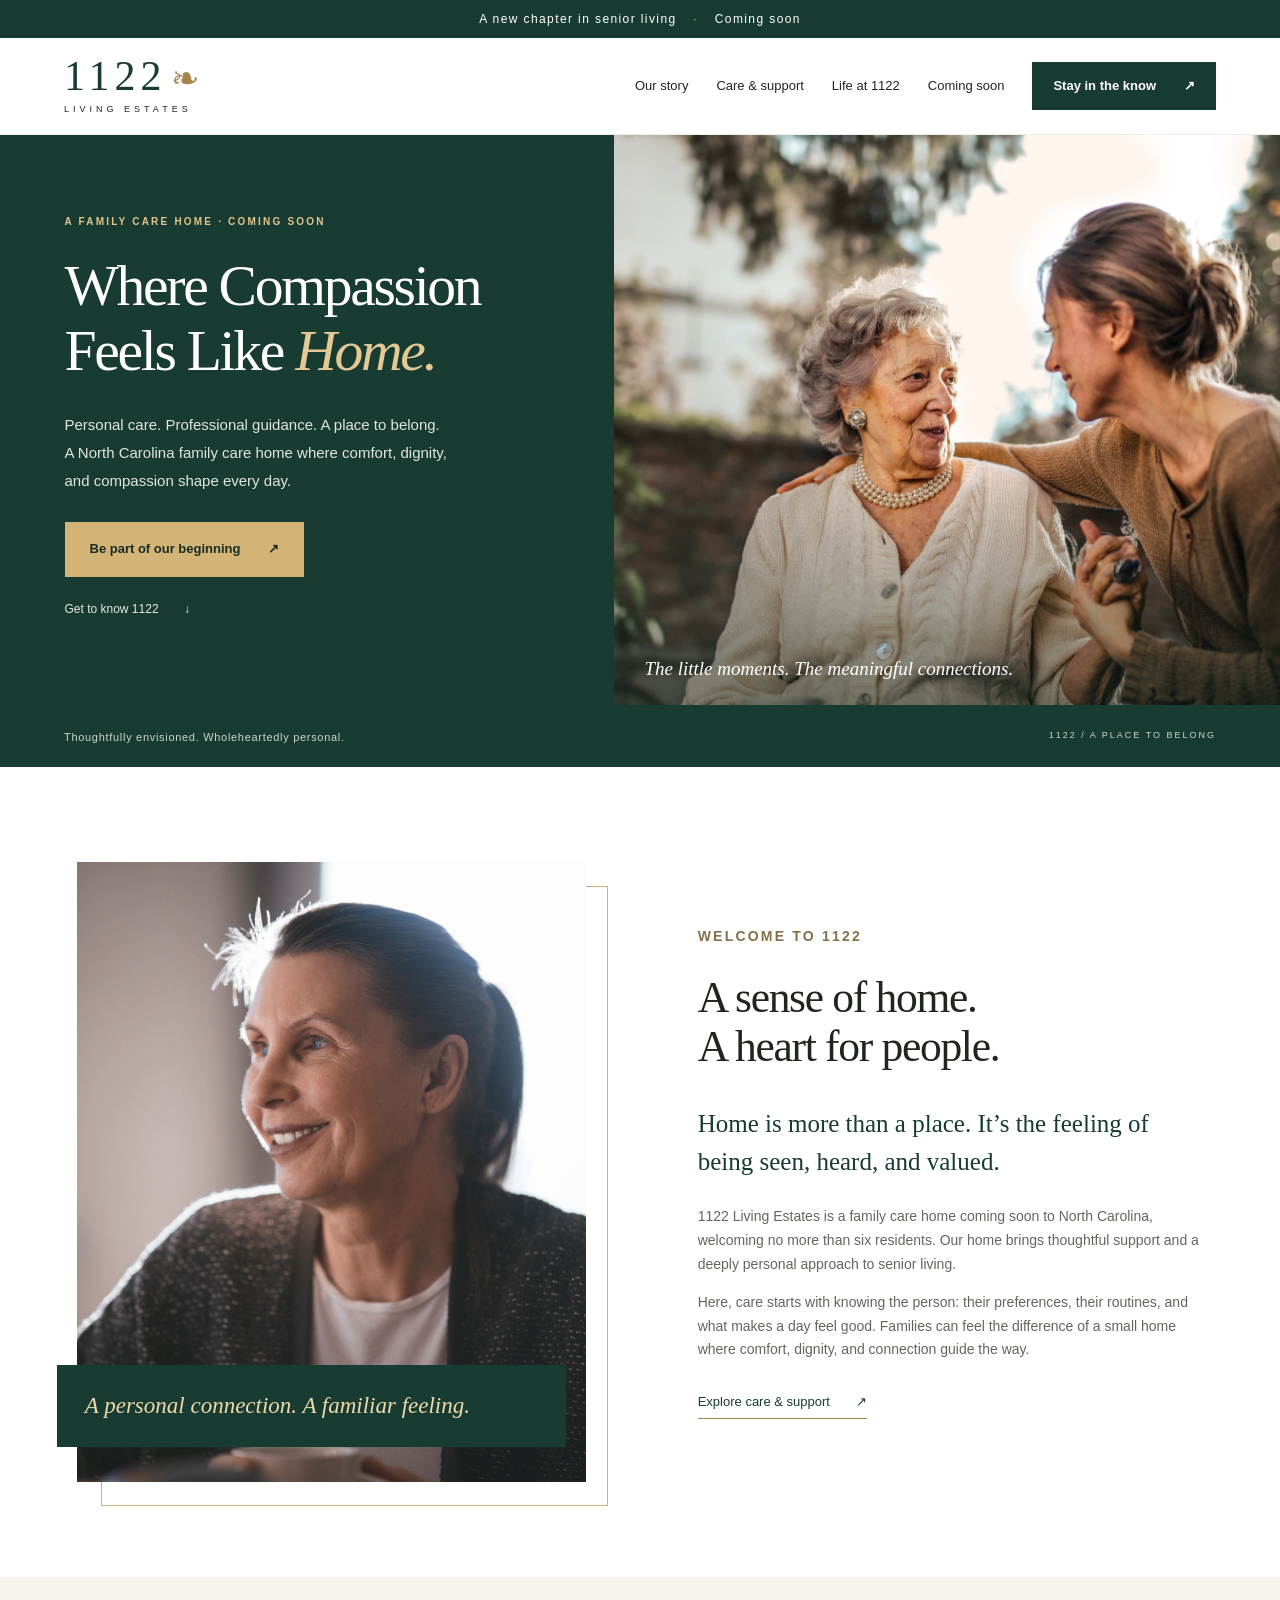
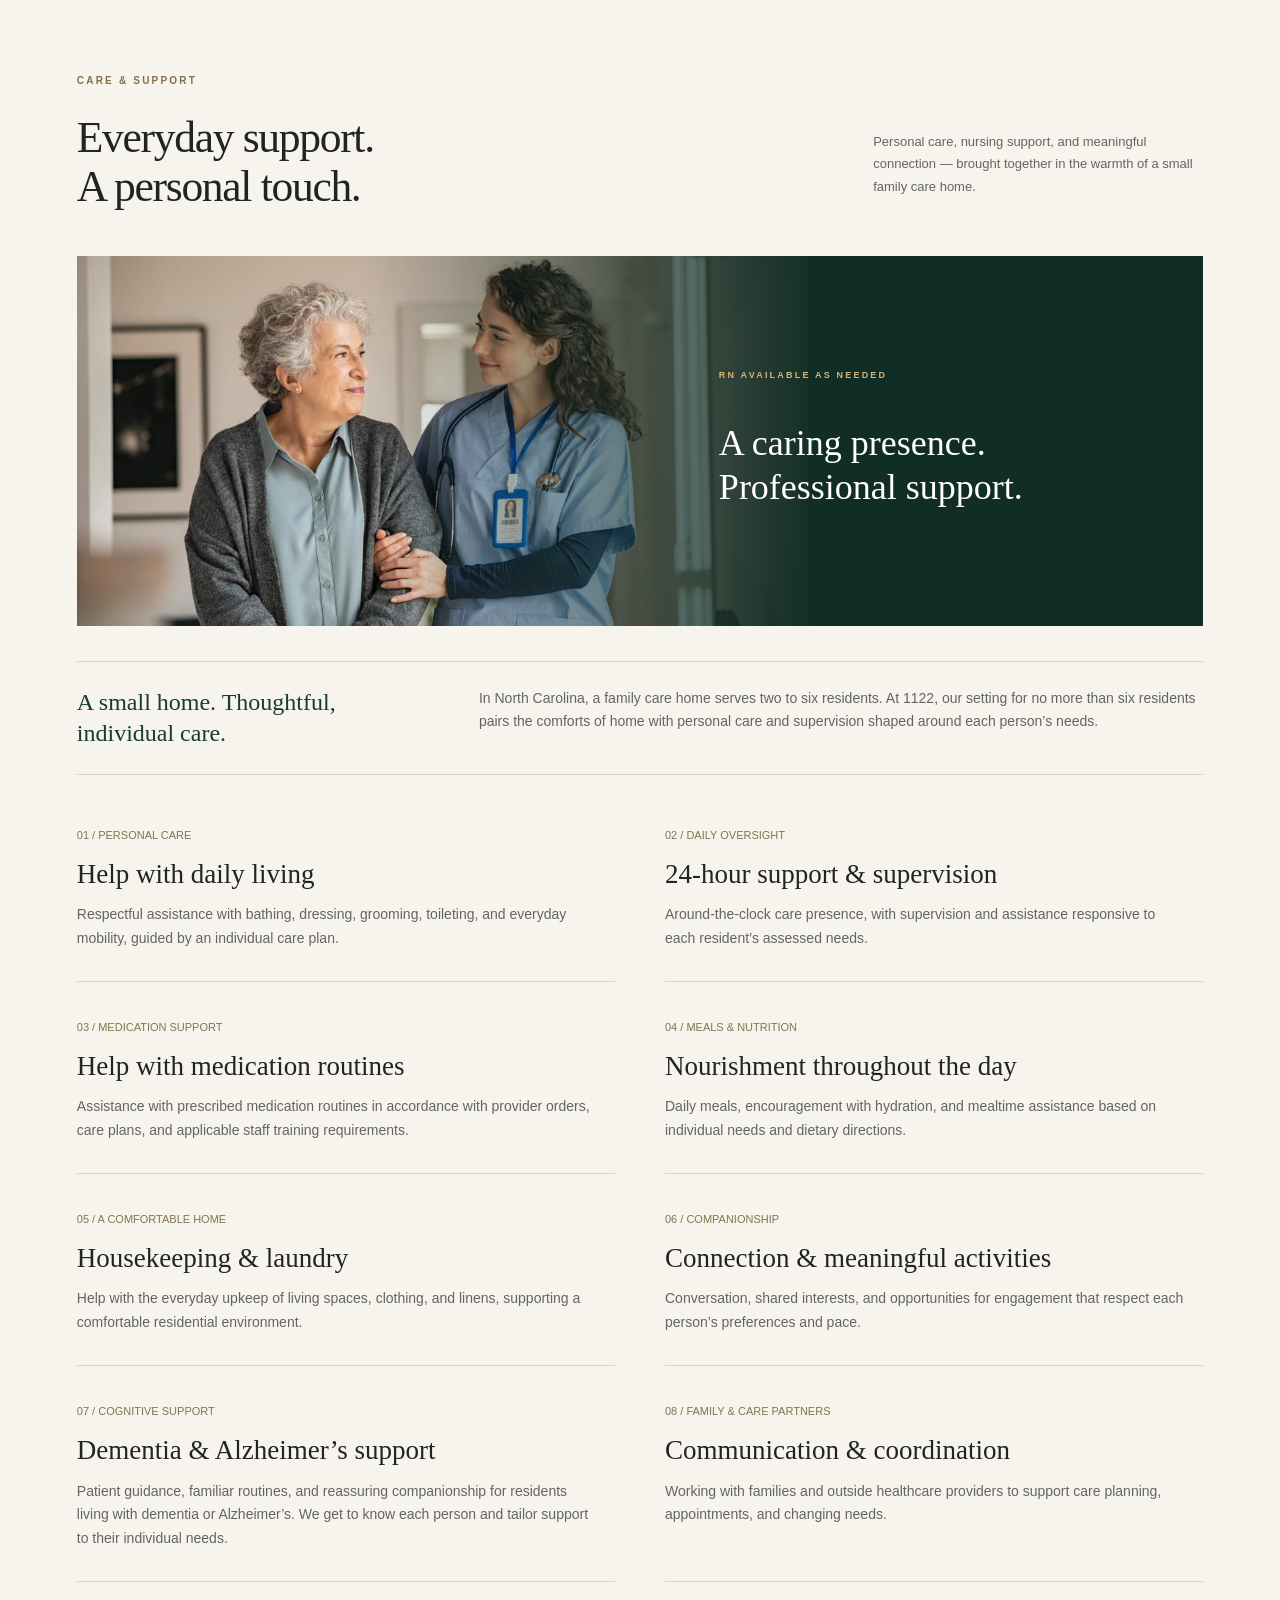
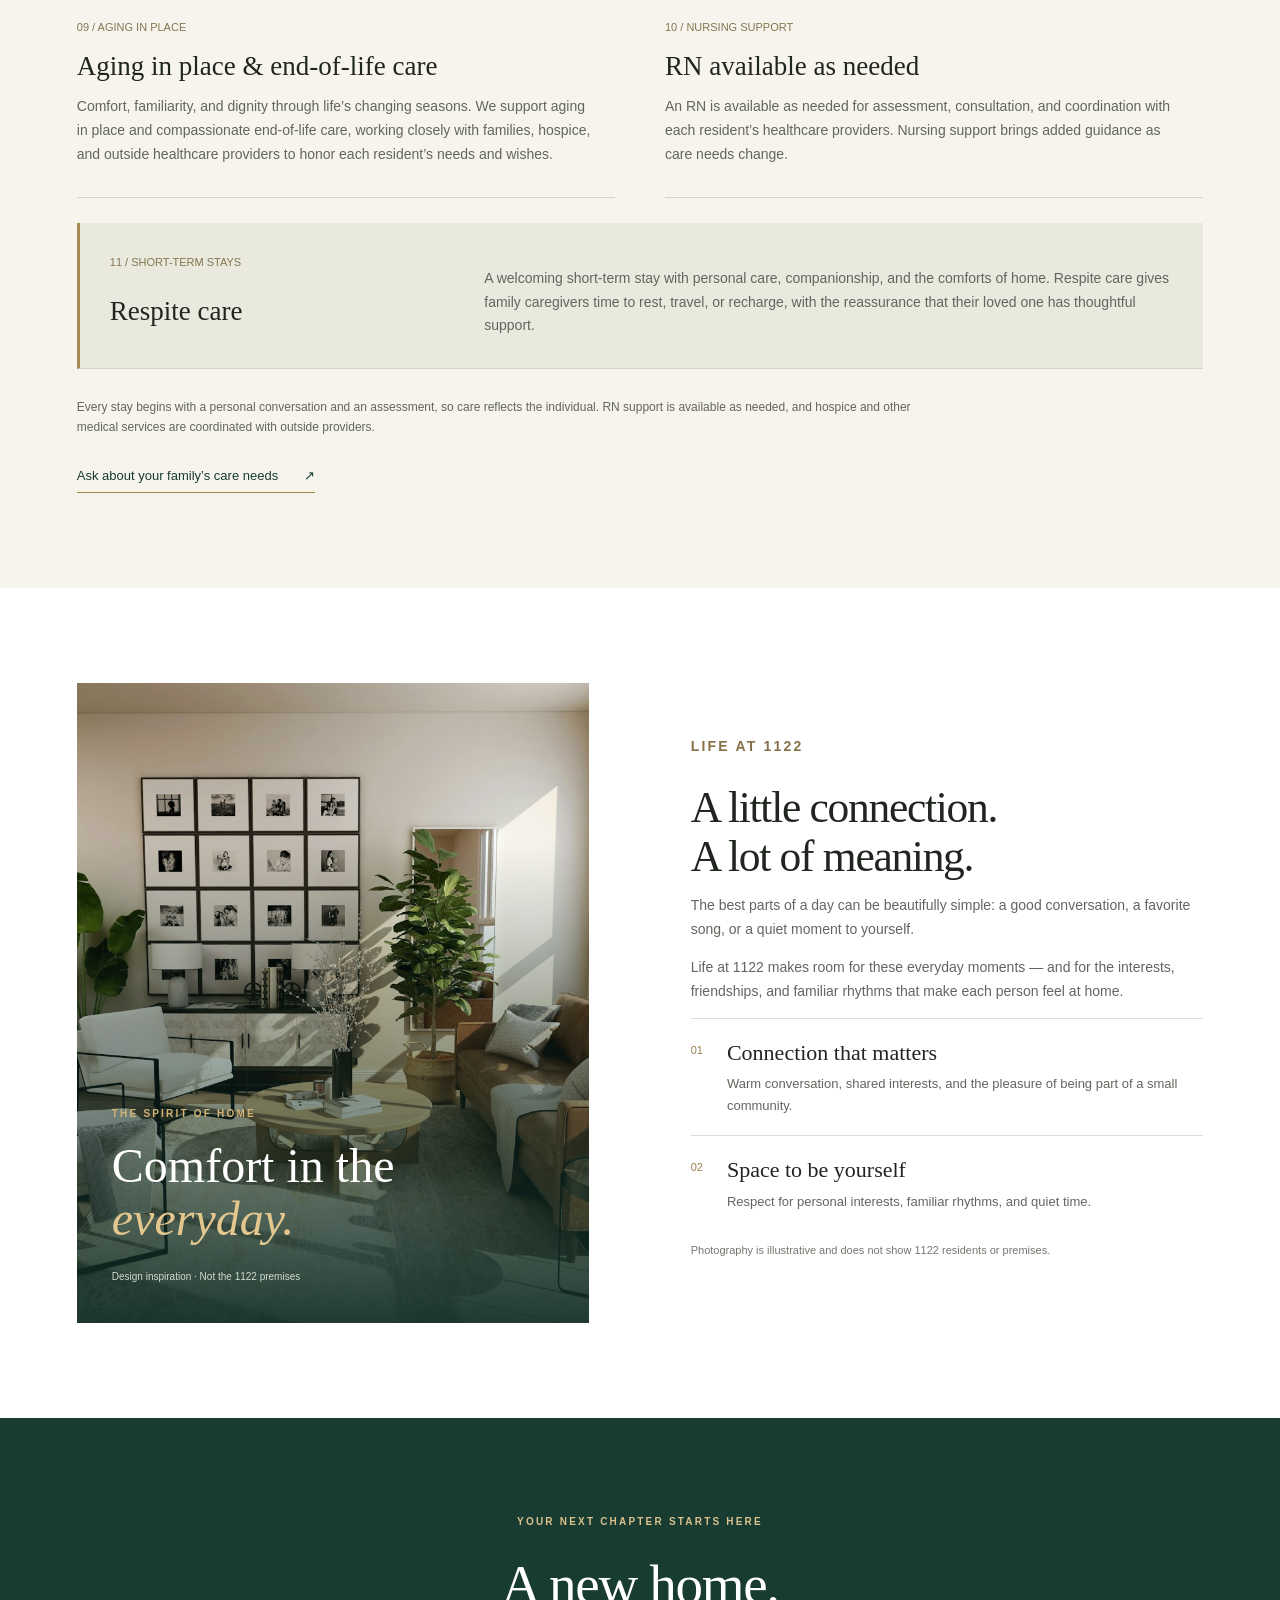
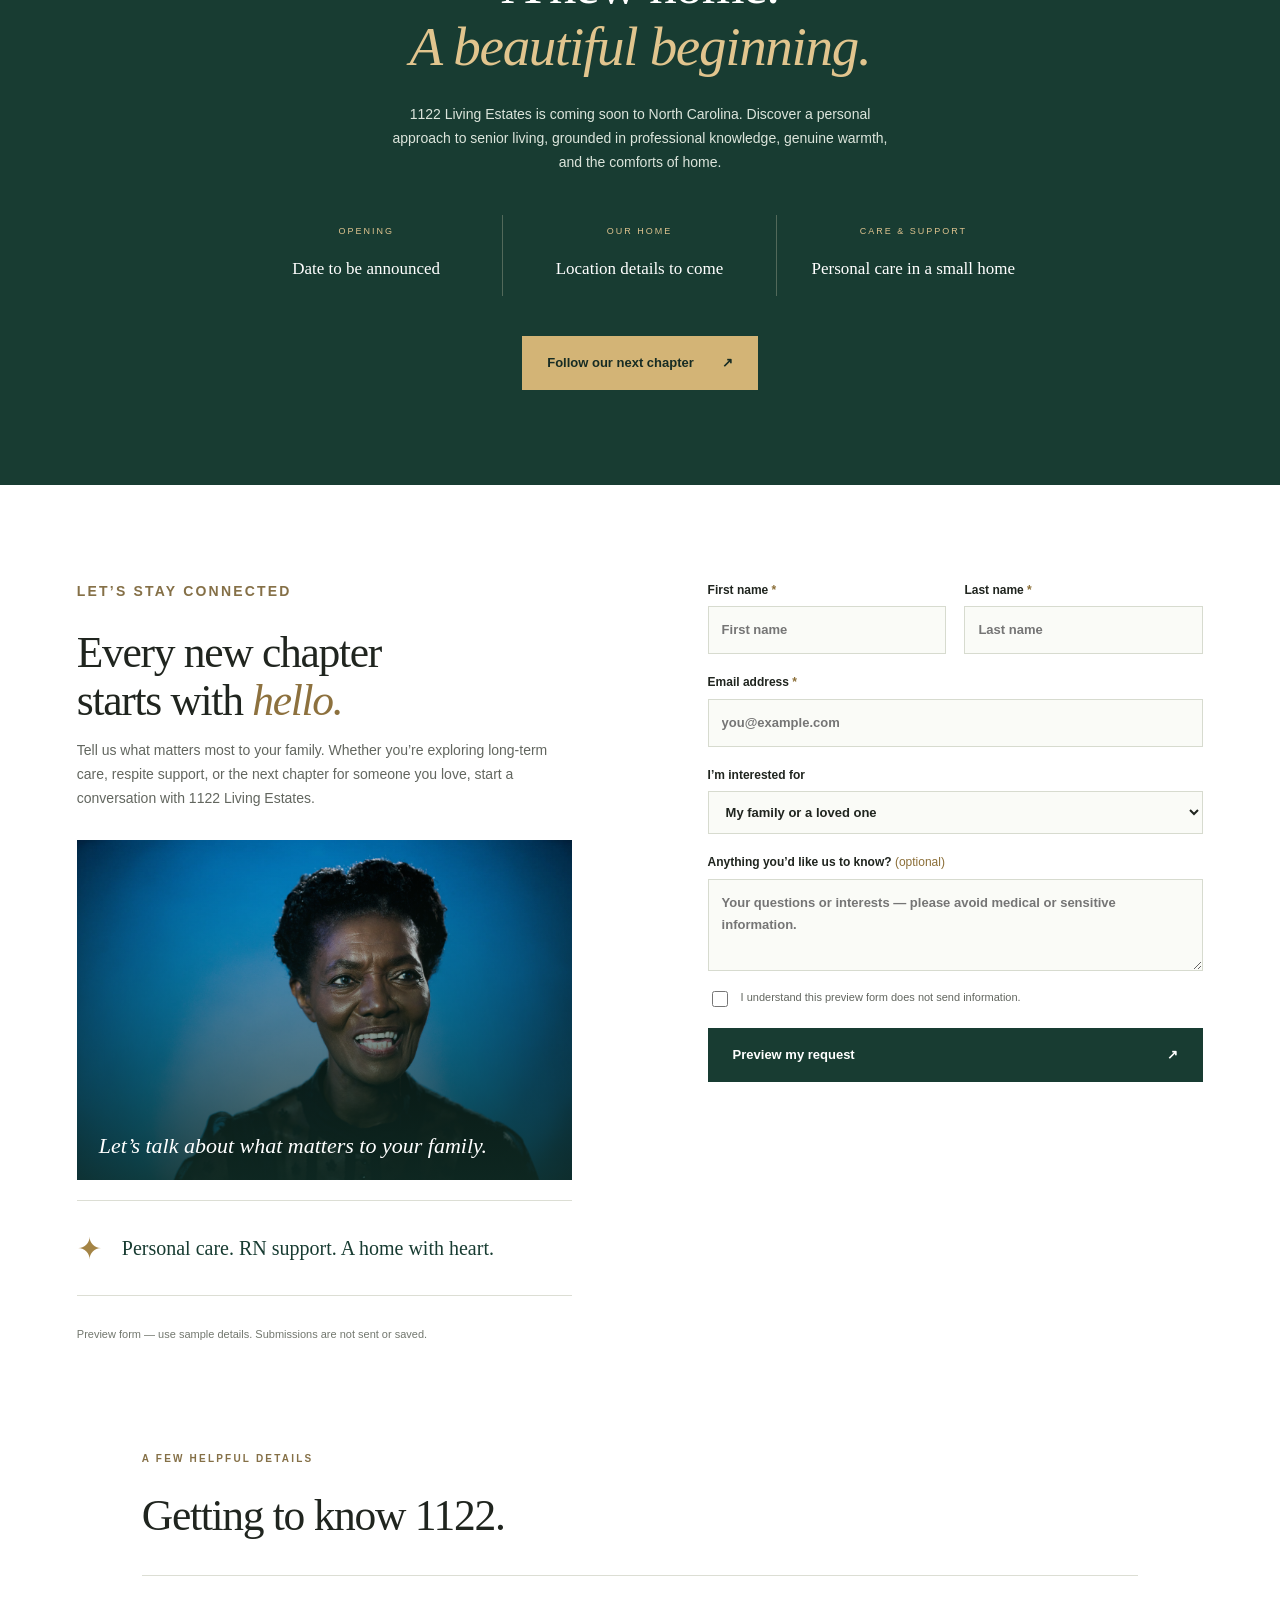
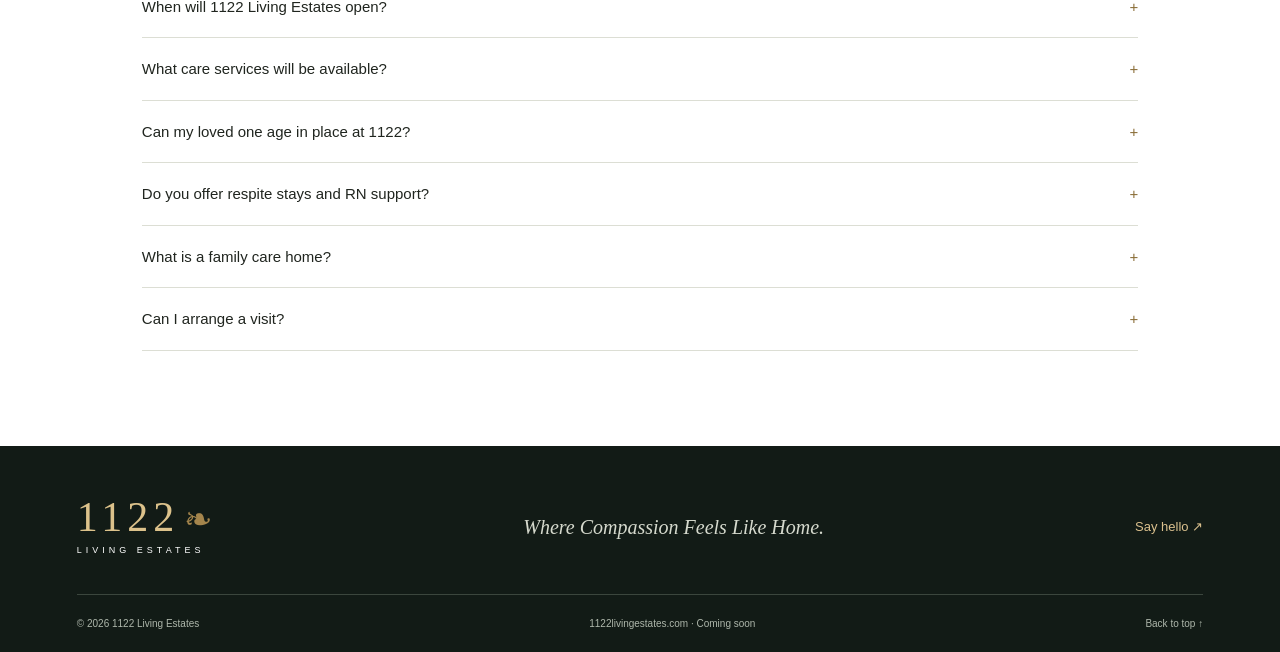
==== index.html @ 709d2cea "Add 1122 Living Estates coming-soon website" ====
<!doctype html>
<html lang="en"><head><meta charset="utf-8"><meta name="viewport" content="width=device-width,initial-scale=1"><meta name="description" content="Discover 1122 Living Estates, a North Carolina family care home offering personal care, RN support, and respite care. Coming soon. Where Compassion Feels Like Home."><title>1122 Living Estates · Coming Soon</title><link rel="stylesheet" href="styles.css"><script src="script.js" defer></script></head><body>
<a class="skip" href="#main">Skip to content</a>
<div class="announcement">A new chapter in senior living <span>·</span> Coming soon</div>
<header><a class="brand" href="#" aria-label="1122 Living Estates home"><span class="brand-number">1122<span class="leaf">❧</span></span><span class="brand-sub">LIVING ESTATES</span></a><button class="menu" aria-expanded="false" aria-controls="nav">Menu <span>☰</span></button><nav id="nav" aria-label="Main navigation"><a href="#about">Our story</a><a href="#care">Care & support</a><a href="#lifestyle">Life at 1122</a><a href="#coming-soon">Coming soon</a><a class="button small" href="#contact">Stay in the know <span>↗</span></a></nav></header>
<main id="main"><section class="hero"><div class="hero-copy"><p class="eyebrow">A FAMILY CARE HOME · COMING SOON</p><h1>Where Compassion<br>Feels Like <em>Home.</em></h1><p>Personal care. Professional guidance. A place to belong.<br>A North Carolina family care home where comfort, dignity, and compassion shape every day.</p><a class="button gold" href="#contact">Be part of our beginning <span>↗</span></a><a class="text-link" href="#about">Get to know 1122 <span>↓</span></a></div><div class="hero-photo"><img src="assets/hero.jpg" alt="An older woman and a younger woman sharing a warm conversation outdoors"><span class="photo-note">The little moments. The meaningful connections.</span></div><div class="hero-bottom"><span>Thoughtfully envisioned. Wholeheartedly personal.</span><span>1122 / A PLACE TO BELONG</span></div></section>
<section class="intro section" id="about"><figure class="story-photo"><img src="assets/about-woman.jpg" alt="An elderly woman smiling warmly while holding a cup of coffee" loading="lazy"><figcaption>A personal connection. A familiar feeling.</figcaption></figure><div><p class="eyebrow">WELCOME TO 1122</p><h2>A sense of home.<br>A heart for people.</h2></div><div><p class="lead">Home is more than a place. It’s the feeling of being seen, heard, and valued.</p><p>1122 Living Estates is a family care home coming soon to North Carolina, welcoming no more than six residents. Our home brings thoughtful support and a deeply personal approach to senior living.</p><p>Here, care starts with knowing the person: their preferences, their routines, and what makes a day feel good. Families can feel the difference of a small home where comfort, dignity, and connection guide the way.</p><a class="text-link dark" href="#care">Explore care & support <span>↗</span></a></div></section>
<section class="values section" id="care"><div class="section-title"><div><p class="eyebrow">CARE &amp; SUPPORT</p><h2>Everyday support.<br>A personal touch.</h2></div><p>Personal care, nursing support, and meaningful connection — brought together in the warmth of a small family care home.</p></div><figure class="care-photo"><img src="assets/nurse-care.jpg" alt="Illustrative nursing-care photo of a nurse in blue scrubs with a stethoscope supporting an elderly woman" loading="lazy"><figcaption><span class="eyebrow">RN AVAILABLE AS NEEDED</span><p>A caring presence.<br>Professional support.</p></figcaption></figure><div class="care-context"><strong>A small home. Thoughtful, individual care.</strong><p>In North Carolina, a family care home serves two to six residents. At 1122, our setting for no more than six residents pairs the comforts of home with personal care and supervision shaped around each person’s needs.</p></div><div class="care-grid">
<article><span class="number">01 / PERSONAL CARE</span><h3>Help with daily living</h3><p>Respectful assistance with bathing, dressing, grooming, toileting, and everyday mobility, guided by an individual care plan.</p></article>
<article><span class="number">02 / DAILY OVERSIGHT</span><h3>24-hour support &amp; supervision</h3><p>Around-the-clock care presence, with supervision and assistance responsive to each resident’s assessed needs.</p></article>
<article><span class="number">03 / MEDICATION SUPPORT</span><h3>Help with medication routines</h3><p>Assistance with prescribed medication routines in accordance with provider orders, care plans, and applicable staff training requirements.</p></article>
<article><span class="number">04 / MEALS &amp; NUTRITION</span><h3>Nourishment throughout the day</h3><p>Daily meals, encouragement with hydration, and mealtime assistance based on individual needs and dietary directions.</p></article>
<article><span class="number">05 / A COMFORTABLE HOME</span><h3>Housekeeping &amp; laundry</h3><p>Help with the everyday upkeep of living spaces, clothing, and linens, supporting a comfortable residential environment.</p></article>
<article><span class="number">06 / COMPANIONSHIP</span><h3>Connection &amp; meaningful activities</h3><p>Conversation, shared interests, and opportunities for engagement that respect each person’s preferences and pace.</p></article>
<article><span class="number">07 / COGNITIVE SUPPORT</span><h3>Dementia &amp; Alzheimer’s support</h3><p>Patient guidance, familiar routines, and reassuring companionship for residents living with dementia or Alzheimer’s. We get to know each person and tailor support to their individual needs.</p></article>
<article><span class="number">08 / FAMILY &amp; CARE PARTNERS</span><h3>Communication &amp; coordination</h3><p>Working with families and outside healthcare providers to support care planning, appointments, and changing needs.</p></article>
<article><span class="number">09 / AGING IN PLACE</span><h3>Aging in place &amp; end-of-life care</h3><p>Comfort, familiarity, and dignity through life’s changing seasons. We support aging in place and compassionate end-of-life care, working closely with families, hospice, and outside healthcare providers to honor each resident’s needs and wishes.</p></article>
<article><span class="number">10 / NURSING SUPPORT</span><h3>RN available as needed</h3><p>An RN is available as needed for assessment, consultation, and coordination with each resident’s healthcare providers. Nursing support brings added guidance as care needs change.</p></article>
<article class="respite-card"><span class="number">11 / SHORT-TERM STAYS</span><h3>Respite care</h3><p>A welcoming short-term stay with personal care, companionship, and the comforts of home. Respite care gives family caregivers time to rest, travel, or recharge, with the reassurance that their loved one has thoughtful support.</p></article>
</div><div class="care-foot"><p>Every stay begins with a personal conversation and an assessment, so care reflects the individual. RN support is available as needed, and hospice and other medical services are coordinated with outside providers.</p><a class="text-link dark" href="#contact">Ask about your family’s care needs <span>↗</span></a></div></section>
<section class="lifestyle section" id="lifestyle"><figure class="life-art"><img src="assets/lifestyle.jpg" alt="Illustrative living room with soft neutral furnishings and natural light" loading="lazy"><figcaption><span class="eyebrow">THE SPIRIT OF HOME</span><p>Comfort in the<br><em>everyday.</em></p><span class="image-disclaimer">Design inspiration · Not the 1122 premises</span></figcaption></figure><div class="life-copy"><p class="eyebrow">LIFE AT 1122</p><h2>A little connection.<br>A lot of meaning.</h2><p>The best parts of a day can be beautifully simple: a good conversation, a favorite song, or a quiet moment to yourself.</p><p>Life at 1122 makes room for these everyday moments — and for the interests, friendships, and familiar rhythms that make each person feel at home.</p><div class="life-item"><span>01</span><div><h3>Connection that matters</h3><p>Warm conversation, shared interests, and the pleasure of being part of a small community.</p></div></div><div class="life-item"><span>02</span><div><h3>Space to be yourself</h3><p>Respect for personal interests, familiar rhythms, and quiet time.</p></div></div><p class="note">Photography is illustrative and does not show 1122 residents or premises.</p></div></section>
<section class="coming section" id="coming-soon"><p class="eyebrow">YOUR NEXT CHAPTER STARTS HERE</p><h2>A new home.<br><em>A beautiful beginning.</em></h2><p>1122 Living Estates is coming soon to North Carolina. Discover a personal approach to senior living, grounded in professional knowledge, genuine warmth, and the comforts of home.</p><div class="milestones"><div><span>OPENING</span><p>Date to be announced</p></div><div><span>OUR HOME</span><p>Location details to come</p></div><div><span>CARE &amp; SUPPORT</span><p>Personal care in a small home</p></div></div><a href="#contact" class="button gold">Follow our next chapter <span>↗</span></a></section>
<section class="contact section" id="contact"><div><p class="eyebrow">LET’S STAY CONNECTED</p><h2>Every new chapter<br>starts with <em>hello.</em></h2><p>Tell us what matters most to your family. Whether you’re exploring long-term care, respite support, or the next chapter for someone you love, start a conversation with 1122 Living Estates.</p><div class="contact-photo"><img src="assets/elderly-black-woman.jpg" alt="An elderly Black woman smiling warmly" loading="lazy"><span>Let’s talk about what matters to your family.</span></div><div class="contact-note"><span>✦</span><p>Personal care. RN support. A home with heart.</p></div><p class="note">Preview form — use sample details. Submissions are not sent or saved.</p></div><form id="interest-form"><div class="form-row"><label>First name <span>*</span><input name="firstName" autocomplete="given-name" required placeholder="First name"></label><label>Last name <span>*</span><input name="lastName" autocomplete="family-name" required placeholder="Last name"></label></div><label>Email address <span>*</span><input name="email" type="email" autocomplete="email" required placeholder="you@example.com"></label><label>I’m interested for<select name="interest"><option>My family or a loved one</option><option>Myself</option><option>Professional / referral interest</option><option>General updates</option></select></label><label>Anything you’d like us to know? <span class="optional">(optional)</span><textarea name="message" rows="3" maxlength="1500" placeholder="Your questions or interests — please avoid medical or sensitive information."></textarea></label><label class="check"><input type="checkbox" required><span>I understand this preview form does not send information.</span></label><button class="button" type="submit">Preview my request <span>↗</span></button><p id="form-status" role="status" tabindex="-1"></p></form></section>
<section class="faq section"><p class="eyebrow">A FEW HELPFUL DETAILS</p><h2>Getting to know 1122.</h2><details><summary>When will 1122 Living Estates open?</summary><p>An opening date has not been announced. More details will be shared as plans are finalized.</p></details><details><summary>What care services will be available?</summary><p>Our services include assistance with daily living, 24-hour support and supervision, medication support, meals, housekeeping and laundry, companionship, dementia and Alzheimer’s support, respite care, and an RN available as needed. We also support aging in place and end-of-life care in coordination with hospice and outside providers. Each resident’s care begins with an individual assessment.</p></details><details><summary>Can my loved one age in place at 1122?</summary><p>Aging in place is central to our approach. As needs change, we work with residents, families, our RN, and outside providers to adapt support. End-of-life care includes compassionate coordination with hospice, with comfort and dignity at the center of every conversation.</p></details><details><summary>Do you offer respite stays and RN support?</summary><p>Yes. Respite care offers a supportive short-term stay, and an RN is available as needed for assessment, consultation, and care coordination. Contact us to discuss your family’s needs and stay availability.</p></details><details><summary>What is a family care home?</summary><p>In North Carolina, a family care home is an adult care home for two to six residents. 1122 offers this intimate residential approach, with no more than six residents and personal care and supervision tailored to individual needs.</p></details><details><summary>Can I arrange a visit?</summary><p>We look forward to welcoming families for a closer look. Get in touch to express your interest and receive tour updates as we prepare to open.</p></details></section></main>
<footer><div class="footer-top"><a class="brand" href="#"><span class="brand-number">1122<span class="leaf">❧</span></span><span class="brand-sub">LIVING ESTATES</span></a><p>Where Compassion Feels Like Home.</p><a href="#contact">Say hello ↗</a></div><div class="footer-bottom"><span>© 2026 1122 Living Estates</span><span>1122livingestates.com · Coming soon</span><a href="#">Back to top ↑</a></div></footer></body></html>
---- styles.css ----
:root{--green:#183c32;--deep:#102d26;--gold:#d3b476;--ink:#20251f;--muted:#62665f;--cream:#f6f4ed;--line:#dcded4}*{box-sizing:border-box}html{scroll-behavior:smooth;scroll-padding-top:105px}body{margin:0;color:var(--ink);font:16px/1.7 Arial,Helvetica,sans-serif;background:#fff}a{color:inherit;text-decoration:none}button,input,select,textarea{font:inherit}button,a,input,textarea,select,summary{-webkit-tap-highlight-color:transparent}a:focus-visible,button:focus-visible,summary:focus-visible{outline:3px solid #ae8745;outline-offset:5px}.announcement{background:var(--green);color:#fff;text-align:center;font-size:12px;letter-spacing:1.4px;padding:9px 20px}.announcement span{margin:0 12px;color:var(--gold)}header{display:flex;align-items:center;justify-content:space-between;padding:20px 5%;background:white;position:sticky;top:0;z-index:10;border-bottom:1px solid #eceee8}.brand{display:flex;flex-direction:column;width:max-content;line-height:1}.brand-number{font:42px/.9 Georgia,serif;letter-spacing:5px;color:var(--green)}.leaf{color:#a4854c;font-size:34px;letter-spacing:0;margin-left:5px}.brand-sub{font-size:9px;letter-spacing:4px;margin-top:9px}nav{display:flex;align-items:center;gap:28px;font-size:13px}nav>a:not(.button):hover{color:#8a6b36} .button{display:inline-flex;justify-content:space-between;align-items:center;gap:28px;background:var(--green);color:#fff;padding:15px 24px;border:1px solid transparent;cursor:pointer;font-size:13px;font-weight:600;transition:background .2s,transform .2s}.button:hover{background:#285344;transform:translateY(-2px)}.button.small{padding:12px 20px}.button.gold{background:var(--gold);color:#172c24}.button.gold:hover{background:#e4c68d}.menu{display:none}.hero{position:relative;background:var(--green);color:#fff;display:grid;grid-template-columns:48% 52%;padding-bottom:62px}.hero-copy{padding:78px 8% 65px 10.5%;position:relative;z-index:1}.eyebrow{font-size:10px;letter-spacing:2.2px;font-weight:600;margin:0 0 24px;color:#857047}.hero .eyebrow{color:#e1c58e}h1,h2,h3{font-family:Georgia,'Times New Roman',serif;font-weight:400;line-height:1.12;margin:0}h1{font-size:clamp(44px,4.5vw,72px);letter-spacing:-2.3px}em{font-weight:400;color:inherit}h1 em{color:#e5c995}.hero-copy>p:not(.eyebrow){font-size:15px;line-height:1.85;color:#e1e7df;max-width:390px;margin:28px 0}.hero .text-link{display:block;width:max-content;margin-top:22px;color:#e7e9e1;font-size:12px}.text-link span{margin-left:22px}.hero-photo{position:relative;min-height:570px;overflow:hidden}.hero-photo img{width:100%;height:100%;position:absolute;object-fit:cover;object-position:61% center}.hero-photo:after{content:'';position:absolute;inset:0;background:linear-gradient(0deg,#102d2666,transparent 40%)}.photo-note{position:absolute;bottom:25px;left:30px;right:20px;font:italic 19px Georgia,serif;z-index:1;color:white}.hero-bottom{position:absolute;bottom:0;left:5%;right:5%;display:flex;justify-content:space-between;padding:21px 0;font-size:11px;letter-spacing:.7px;color:#cbd7cd}.hero-bottom span:last-child{font-size:9px;letter-spacing:2px}.section{padding:95px max(6%,calc((100vw - 1240px)/2));scroll-margin-top:0}h2{font-size:clamp(34px,3.4vw,51px);letter-spacing:-1.3px}h3{font-size:25px}p{color:var(--muted)}.intro{display:grid;grid-template-columns:1fr 1fr;gap:10%}.intro .lead{font:25px/1.5 Georgia,serif;color:var(--green);margin-top:0}.intro p{font-size:14px}.text-link.dark{display:inline-block;color:var(--green);border-bottom:1px solid #a1844a;padding:5px 0;font-size:13px;margin-top:10px}.values{background:var(--cream)}.section-title{display:flex;justify-content:space-between;gap:50px;align-items:end}.section-title>p{max-width:330px;font-size:13px}.value-grid{display:grid;grid-template-columns:repeat(3,1fr);margin-top:50px;border-top:1px solid #d4d6c9}.value-grid article{position:relative;padding:30px 35px 0;border-right:1px solid #d4d6c9}.value-grid article:first-child{padding-left:0}.value-grid article:last-child{border:0;padding-right:0}.number{font-size:11px;color:#83754f}.symbol{font:52px Georgia,serif;color:#8a7041;margin:17px 0 25px}.value-grid h3{font-size:24px}.value-grid p{font-size:14px;max-width:320px}.lifestyle{display:grid;grid-template-columns:1fr 1fr;gap:9%;align-items:center}.life-art{background:#e7eadd;min-height:560px;padding:44px;position:relative;overflow:hidden}.life-art>p{font:58px/1.07 Georgia,serif;color:var(--green);position:relative;z-index:1}.life-art em{color:#8a713e}.art-leaf{position:absolute;font:320px Georgia,serif;right:-30px;bottom:-95px;color:#b9c4a9;transform:rotate(-30deg)}.life-copy>p{font-size:14px}.life-item{display:flex;gap:24px;border-top:1px solid var(--line);padding:22px 0 5px}.life-item>span{font-size:11px;color:#9b814e}.life-item h3{font-size:22px}.life-item p{font-size:13px;margin-top:8px}.note{font-size:11px!important;line-height:1.6;color:#72776e}.coming{background:var(--green);color:white;text-align:center}.coming .eyebrow{color:#dbc08c}.coming h2{font-size:55px}.coming h2 em{color:#e1c58e}.coming>p:not(.eyebrow){max-width:510px;margin:26px auto;color:#dce5dc;font-size:14px}.milestones{display:grid;grid-template-columns:repeat(3,1fr);max-width:820px;margin:40px auto}.milestones>div{border-right:1px solid #52695a;padding:0 20px}.milestones>div:last-child{border:0}.milestones span{font-size:9px;letter-spacing:2px;color:#dec38f}.milestones p{font:17px Georgia,serif;color:white}.contact{display:grid;grid-template-columns:1fr 1fr;gap:12%}.contact>div>p{font-size:14px}.contact h2 em{color:#8d713e}.contact-note{display:flex;align-items:center;gap:20px;border-top:1px solid var(--line);border-bottom:1px solid var(--line);margin:30px 0;padding:12px 0}.contact-note>span{color:#a48445;font-size:30px}.contact-note p{font:20px/1.5 Georgia,serif;color:var(--green)}form label{display:block;font-size:12px;font-weight:600;margin-bottom:18px}form label>span{color:#8b6e37}.form-row{display:grid;grid-template-columns:1fr 1fr;gap:18px}input,select,textarea{display:block;width:100%;padding:12px 13px;background:#fafbf7;border:1px solid #d7dbcf;border-radius:0;font-size:13px;color:var(--ink);margin-top:6px}input:focus,select:focus,textarea:focus{outline:2px solid #8c7748;outline-offset:2px}textarea{resize:vertical}.optional{font-weight:400}.check{display:flex;align-items:start;gap:10px;font-size:11px;font-weight:400;line-height:1.6}.check input{width:16px;height:16px;margin-top:2px;flex:none;accent-color:var(--green)}.check span{color:var(--muted)}form .button{width:100%}#form-status{font-size:13px;color:var(--green);margin-bottom:0}#form-status:empty{display:none}.faq{padding-top:0;max-width:1150px;margin:auto}.faq h2{margin-bottom:35px}.faq details{border-top:1px solid var(--line);padding:18px 0}.faq details:last-child{border-bottom:1px solid var(--line)}summary{cursor:pointer;font-size:15px;list-style:none;display:flex;justify-content:space-between;gap:20px}summary:after{content:'+';color:#8a6d37}details[open] summary:after{content:'−'}details p{font-size:14px;max-width:750px}footer{background:#121b16;color:#e4e8df;padding:50px 6% 20px}footer .brand-number{color:#dcc28b}footer .brand-sub{color:white}.footer-top{display:flex;align-items:center;justify-content:space-between;gap:25px;border-bottom:1px solid #3b463d;padding-bottom:35px}.footer-top p{font:italic 20px Georgia,serif;color:#d5d9cd}.footer-top>a:last-child{font-size:13px;color:#dbc18e}.footer-bottom{display:flex;justify-content:space-between;gap:20px;font-size:10px;color:#aeb7ab;padding-top:20px}.skip{position:fixed;left:12px;top:-100px;z-index:100;background:white;padding:15px}.skip:focus{top:10px}@media(min-width:1600px){.hero-copy{padding-left:max(10.5%,calc((100vw - 1240px)/2))}}@media(max-width:1000px){nav{gap:17px;font-size:12px}header{padding:17px 4%}.hero-copy{padding:60px 8%}h1{font-size:48px}.hero-photo{min-height:540px}.section{padding:75px 6%}.life-art{padding:30px;min-height:500px}.life-art>p{font-size:50px}.contact{gap:7%}.faq{padding-top:0}}@media(max-width:760px){html{scroll-padding-top:87px}.announcement{font-size:9px;letter-spacing:1px}header{padding:17px 6%}.brand-number{font-size:34px}.brand-sub{font-size:8px;letter-spacing:3px}.leaf{font-size:26px}.menu{display:block;border:1px solid #d2d8cd;background:white;color:var(--green);padding:9px 13px;font-size:12px}.menu span{margin-left:12px}nav{display:none;position:absolute;top:100%;left:0;right:0;flex-direction:column;align-items:stretch;padding:24px 6%;background:white;box-shadow:0 10px 15px #0001;gap:20px;font-size:15px}nav.open{display:flex}.hero{grid-template-columns:1fr;padding-bottom:0}.hero-copy{padding:50px 7% 42px}.hero-copy h1{font-size:49px;letter-spacing:-1.5px}.hero-photo{min-height:380px}.hero-photo img{object-position:60% center}.hero-bottom{position:static;grid-column:1;padding:18px 7%;display:block}.hero-bottom span:last-child{display:none}.hero-copy>p:not(.eyebrow){font-size:14px}.photo-note{font-size:17px;left:7%}.section{padding:60px 7%}.intro,.lifestyle,.contact{grid-template-columns:1fr;gap:30px}.section-title{display:block}.section-title>p{margin-top:22px}.value-grid{grid-template-columns:1fr;margin-top:30px}.value-grid article,.value-grid article:first-child,.value-grid article:last-child{padding:25px 0;border-right:0;border-bottom:1px solid #d4d6c9}.value-grid article:last-child{border-bottom:0;padding-bottom:0}.symbol{margin:6px 0 15px;font-size:42px}.value-grid p{max-width:none}.life-art{min-height:430px}.life-art>p{font-size:52px}.coming h2{font-size:42px}.milestones{grid-template-columns:1fr;gap:20px;margin:30px auto}.milestones>div{border-right:0;border-bottom:1px solid #52695a;padding-bottom:12px}.milestones>div:last-child{padding:0}.milestones p{margin:8px 0}.faq{padding-top:0}.footer-top{align-items:start;flex-direction:column;gap:18px}.footer-top p{margin:0}.footer-bottom{flex-wrap:wrap;font-size:10px}.footer-bottom span:nth-child(2){order:3;width:100%}.contact .note{max-width:400px}.form-row{gap:12px}}@media(prefers-reduced-motion:reduce){html{scroll-behavior:auto}.button{transition:none}}

.care-context{border-top:1px solid #d4d6c9;border-bottom:1px solid #d4d6c9;margin-top:35px;padding:25px 0;display:grid;grid-template-columns:1fr 2fr;gap:40px}.care-context strong{font:24px/1.3 Georgia,serif;color:var(--green)}.care-context p{font-size:14px;margin:0}.care-grid{display:grid;grid-template-columns:repeat(2,1fr);gap:0 50px;margin-top:15px}.care-grid article{padding:30px 0;border-bottom:1px solid #d4d6c9}.care-grid h3{margin-top:12px;font-size:27px}.care-grid p{font-size:14px;margin-bottom:0;max-width:520px}.care-foot{margin-top:28px;max-width:850px}.care-foot p{font-size:12px}@media(max-width:760px){.care-context,.care-grid{grid-template-columns:1fr}.care-context{gap:15px}.care-grid h3{font-size:25px}}

/* Photographic editorial layouts */
.intro{grid-template-columns:1.05fr 1fr;gap:35px 8%;align-items:center}.intro .story-photo{grid-row:1 / span 2}.intro>div:first-of-type{align-self:end}.intro>div:last-of-type{align-self:start}.story-photo{position:relative;margin:0 22px 0 0;min-height:620px;align-self:stretch}.story-photo:before{content:'';position:absolute;inset:24px -22px -24px 24px;border:1px solid #c5ae7c;z-index:-1}.story-photo img{height:100%;width:100%;position:absolute;object-fit:cover;object-position:38% center}.story-photo figcaption{position:absolute;left:-20px;right:20px;bottom:35px;background:var(--green);color:#eed9ad;padding:25px 28px;font:italic 23px/1.4 Georgia,serif}.care-photo{height:370px;margin:45px 0 0;position:relative;overflow:hidden;background:var(--deep)}.care-photo img{width:100%;height:100%;object-fit:cover;object-position:center 40%}.care-photo:after{content:'';position:absolute;inset:0;background:linear-gradient(90deg,transparent 20%,#102d26e6 90%)}.care-photo figcaption{position:absolute;right:5%;top:28%;z-index:1;width:38%;color:white}.care-photo .eyebrow{color:var(--gold);font-size:9px}.care-photo figcaption>p{font:36px/1.2 Georgia,serif;color:white}.care-context{margin-top:35px}.care-grid{gap:0 50px}.care-grid .respite-card{grid-column:1 / -1;display:grid;grid-template-columns:1fr 2fr;gap:0 30px;background:#e9e9de;padding:30px;margin-top:25px;border-left:3px solid #a68a52}.respite-card .number{grid-column:1}.care-grid .respite-card h3{grid-column:1}.care-grid .respite-card p{grid-column:2;grid-row:1 / span 2;align-self:center;max-width:none}.life-art{margin:0;min-height:640px;padding:0;background:var(--green)}.life-art>img{width:100%;height:100%;position:absolute;object-fit:cover}.life-art:after{content:'';position:absolute;inset:0;background:linear-gradient(0deg,#102d26ed,transparent 75%)}.life-art figcaption{position:absolute;bottom:35px;left:35px;right:30px;z-index:1}.life-art figcaption .eyebrow{color:var(--gold)}.life-art figcaption p{font:48px/1.1 Georgia,serif;color:white;margin:15px 0}.life-art figcaption em{color:#e4c68f}.image-disclaimer{font-size:10px;color:#d3dcd1}.contact-photo{height:220px;position:relative;margin:30px 0 0;overflow:hidden}.contact-photo img{width:100%;height:100%;object-fit:cover;object-position:center 42%}.contact-photo:after{content:'';position:absolute;inset:0;background:linear-gradient(0deg,#102d26d9,transparent)}.contact-photo span{position:absolute;bottom:20px;left:22px;right:22px;z-index:1;color:white;font:italic 22px/1.3 Georgia,serif}.contact-note{margin-top:20px}.hero-photo img{filter:saturate(.85)}@media(max-width:760px){.intro{grid-template-columns:1fr;gap:30px}.intro .story-photo{grid-row:auto;min-height:430px;order:2;margin:0 15px 15px 0}.intro>div:first-of-type{order:1}.intro>div:last-of-type{order:3}.story-photo figcaption{left:0;font-size:20px}.care-photo{height:440px;margin-top:30px}.care-photo img{object-position:36% center}.care-photo:after{background:linear-gradient(0deg,#102d26ed,transparent 85%)}.care-photo figcaption{left:25px;right:25px;top:auto;bottom:12px;width:auto}.care-photo figcaption>p{font-size:30px}.care-grid .respite-card{display:block;padding:25px}.life-art{min-height:520px}.life-art figcaption{left:25px}.life-art figcaption p{font-size:42px}.contact-photo{height:240px}}

.story-photo img{object-position:40% center}.care-photo img{object-position:center 43%}@media(min-width:761px){.care-photo img{width:65%;object-position:35% center}.care-photo:after{background:linear-gradient(90deg,transparent 25%,#102d26 67%)}}

@media(min-width:761px){.care-photo img{object-position:center 35%}}@media(max-width:760px){.care-photo img{object-position:45% center}}

.owner-credentials{border-left:3px solid #b69a60;padding:12px 0 12px 20px;margin:25px 0;background:linear-gradient(90deg,#f6f4ed,transparent)}.owner-credentials>span{font-size:8px;letter-spacing:1.4px;color:#8a7041}.owner-credentials h3{font-size:24px;line-height:1.3;margin:10px 0;color:var(--green)}.owner-credentials p{font-size:12px!important;margin:0}.intro .story-photo{min-height:760px}@media(max-width:760px){.intro .story-photo{min-height:430px}}

.intro .story-photo{min-height:620px}@media(max-width:760px){.intro .story-photo{min-height:430px}}

.story-photo img{object-position:center 35%}

.contact-photo{height:340px}.contact-photo img{object-position:55% 30%}@media(max-width:760px){.contact-photo{height:290px}.contact-photo img{object-position:57% 30%}}
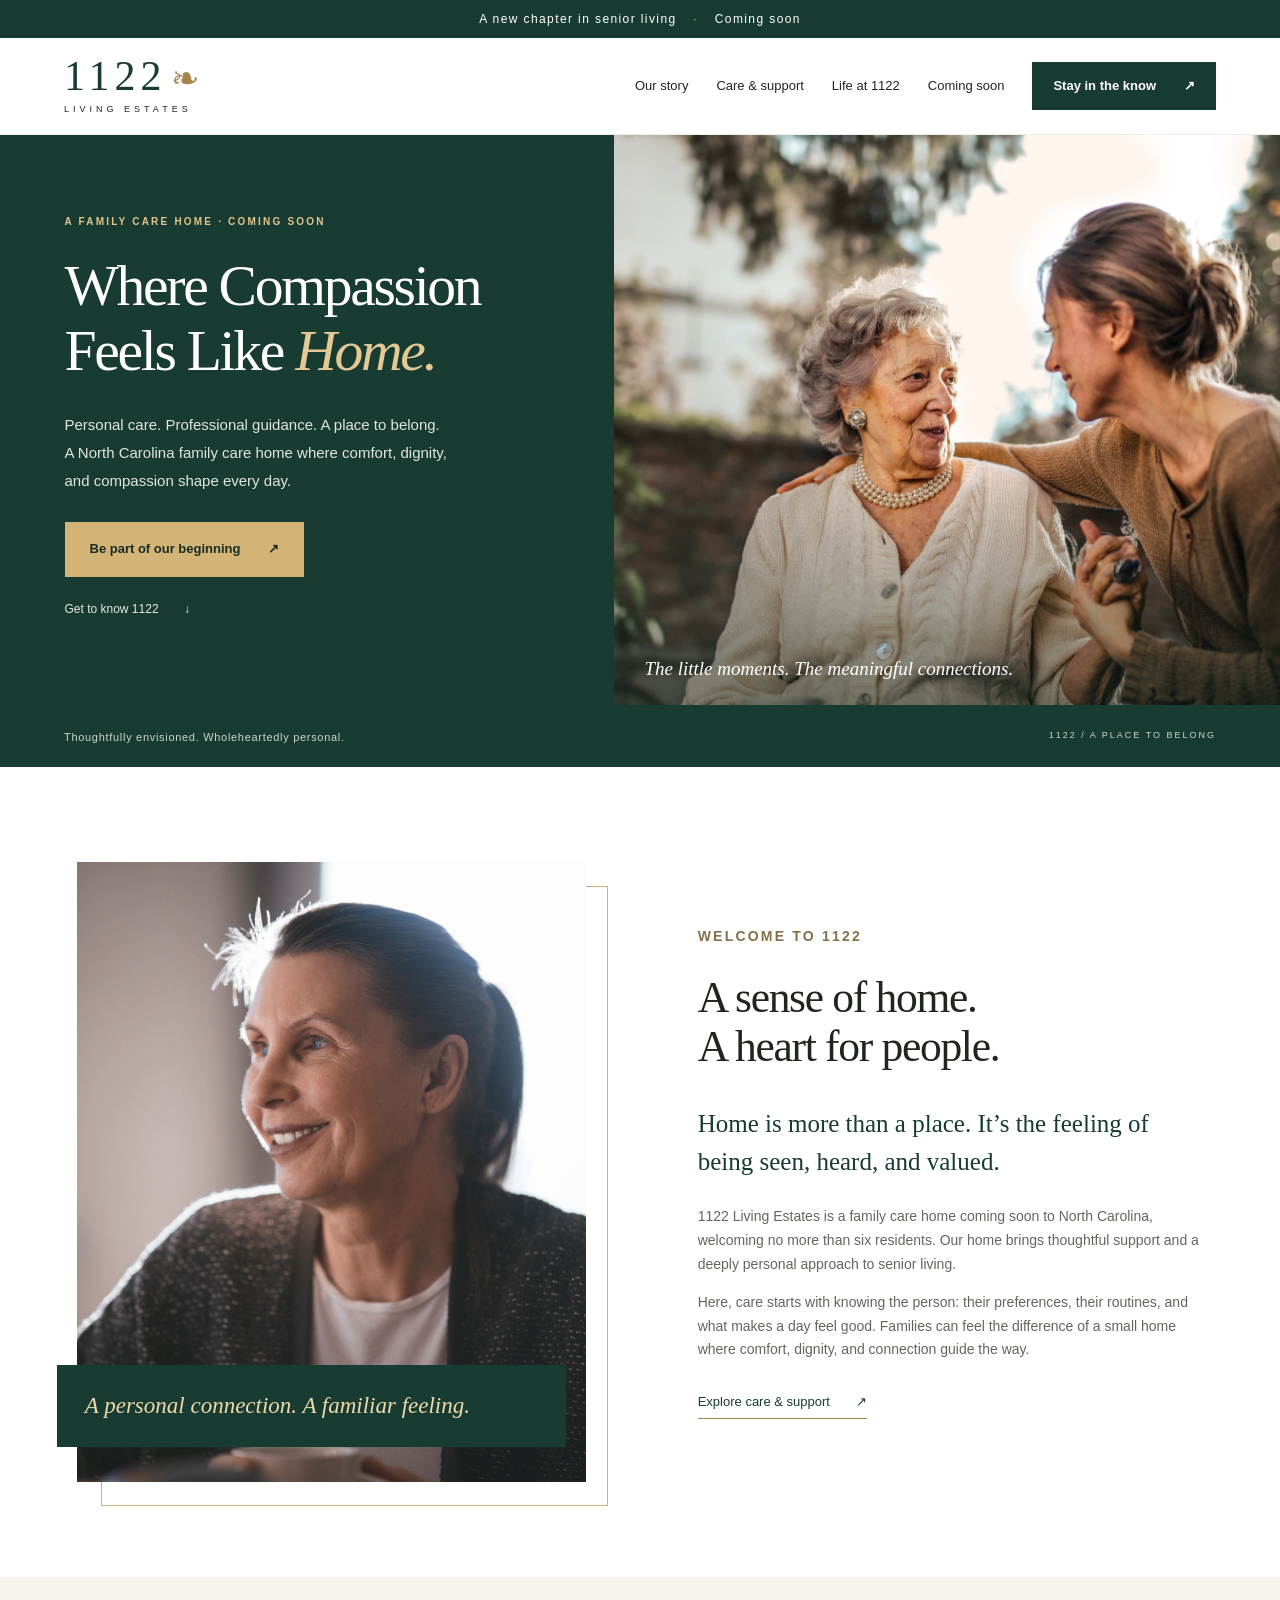
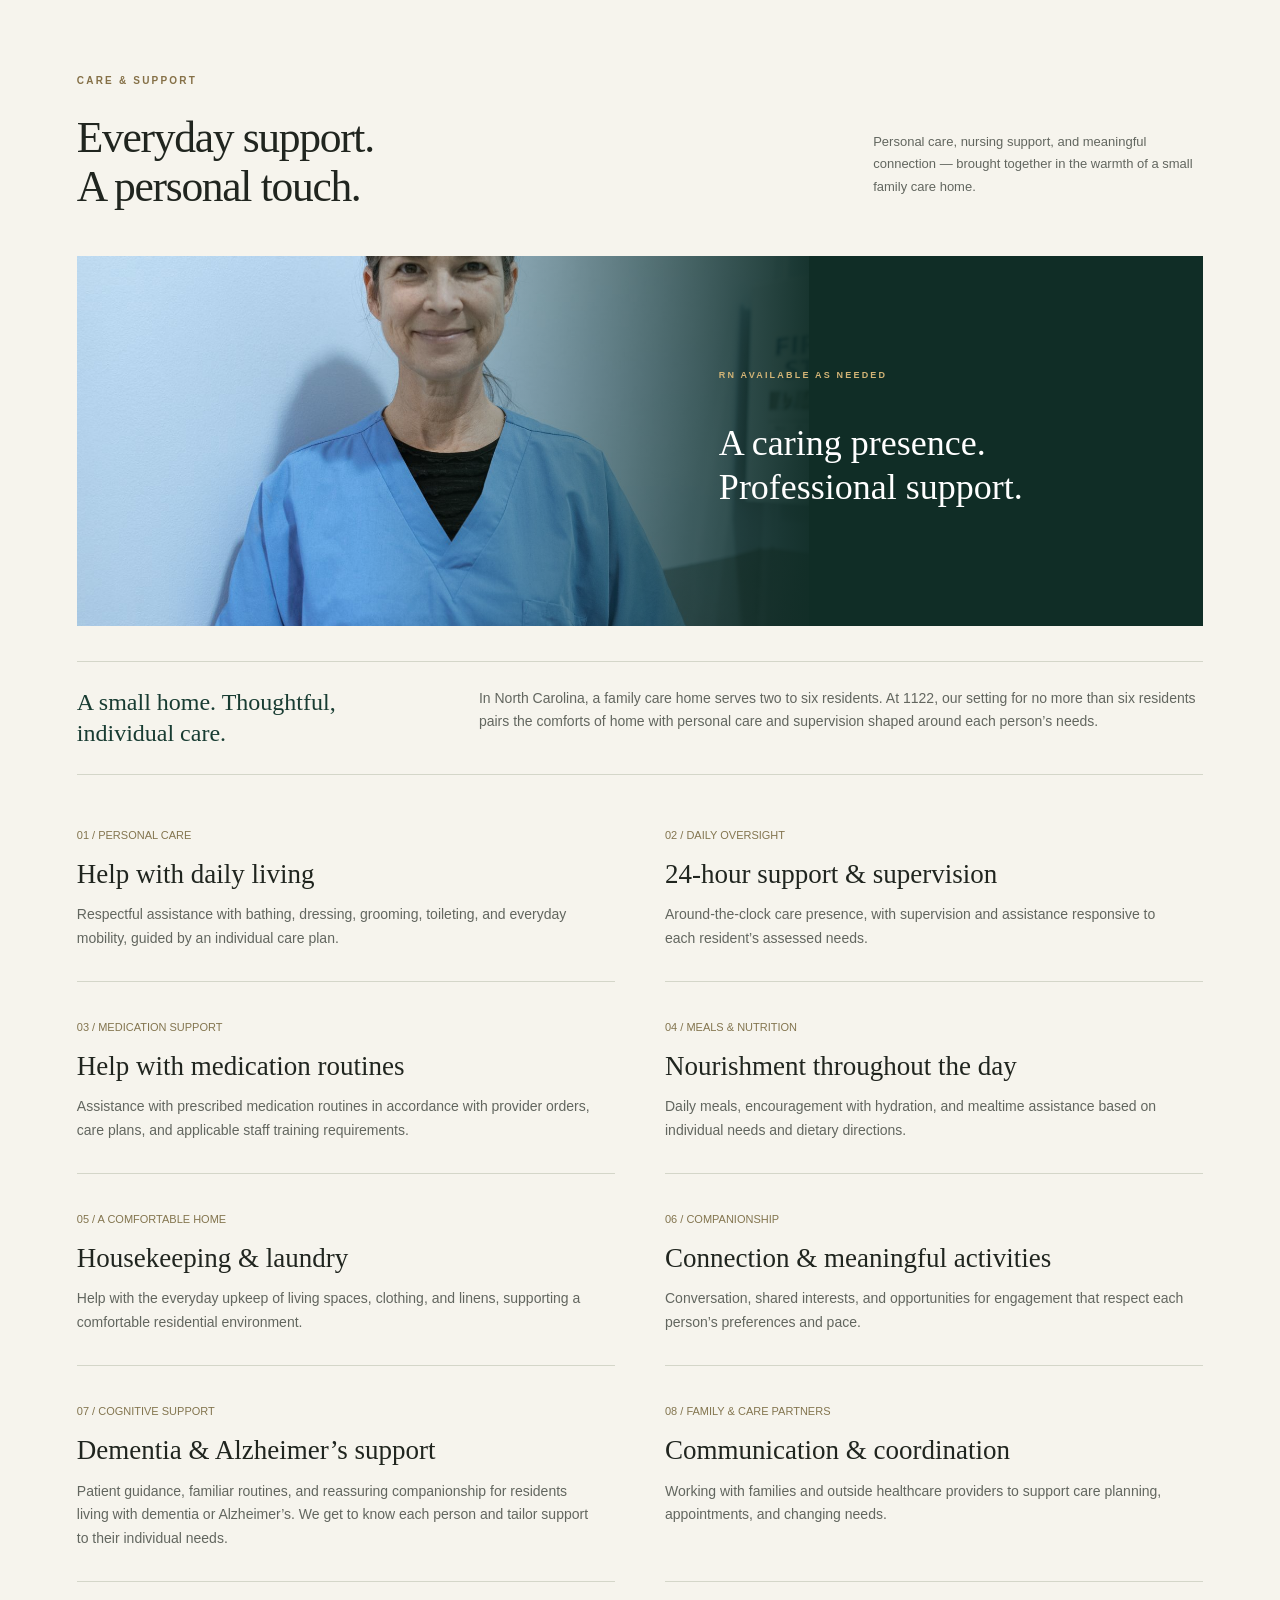
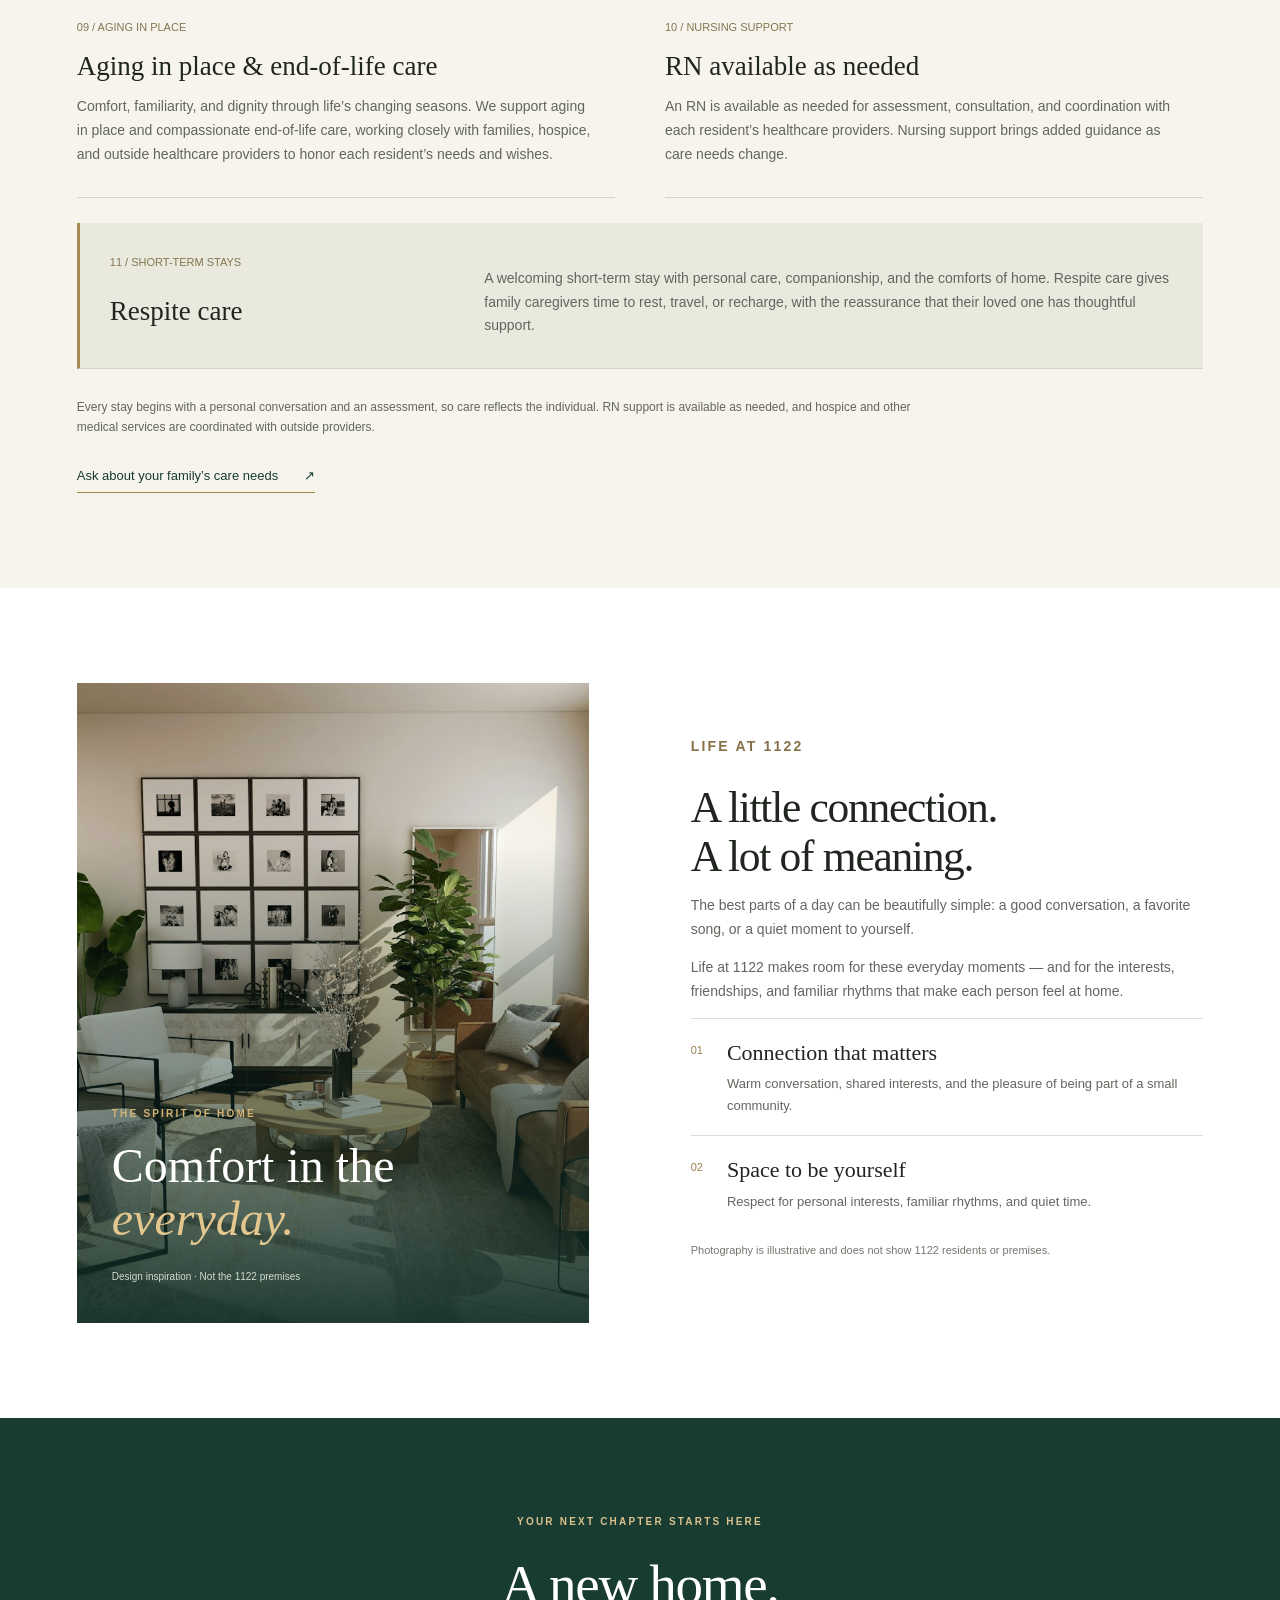
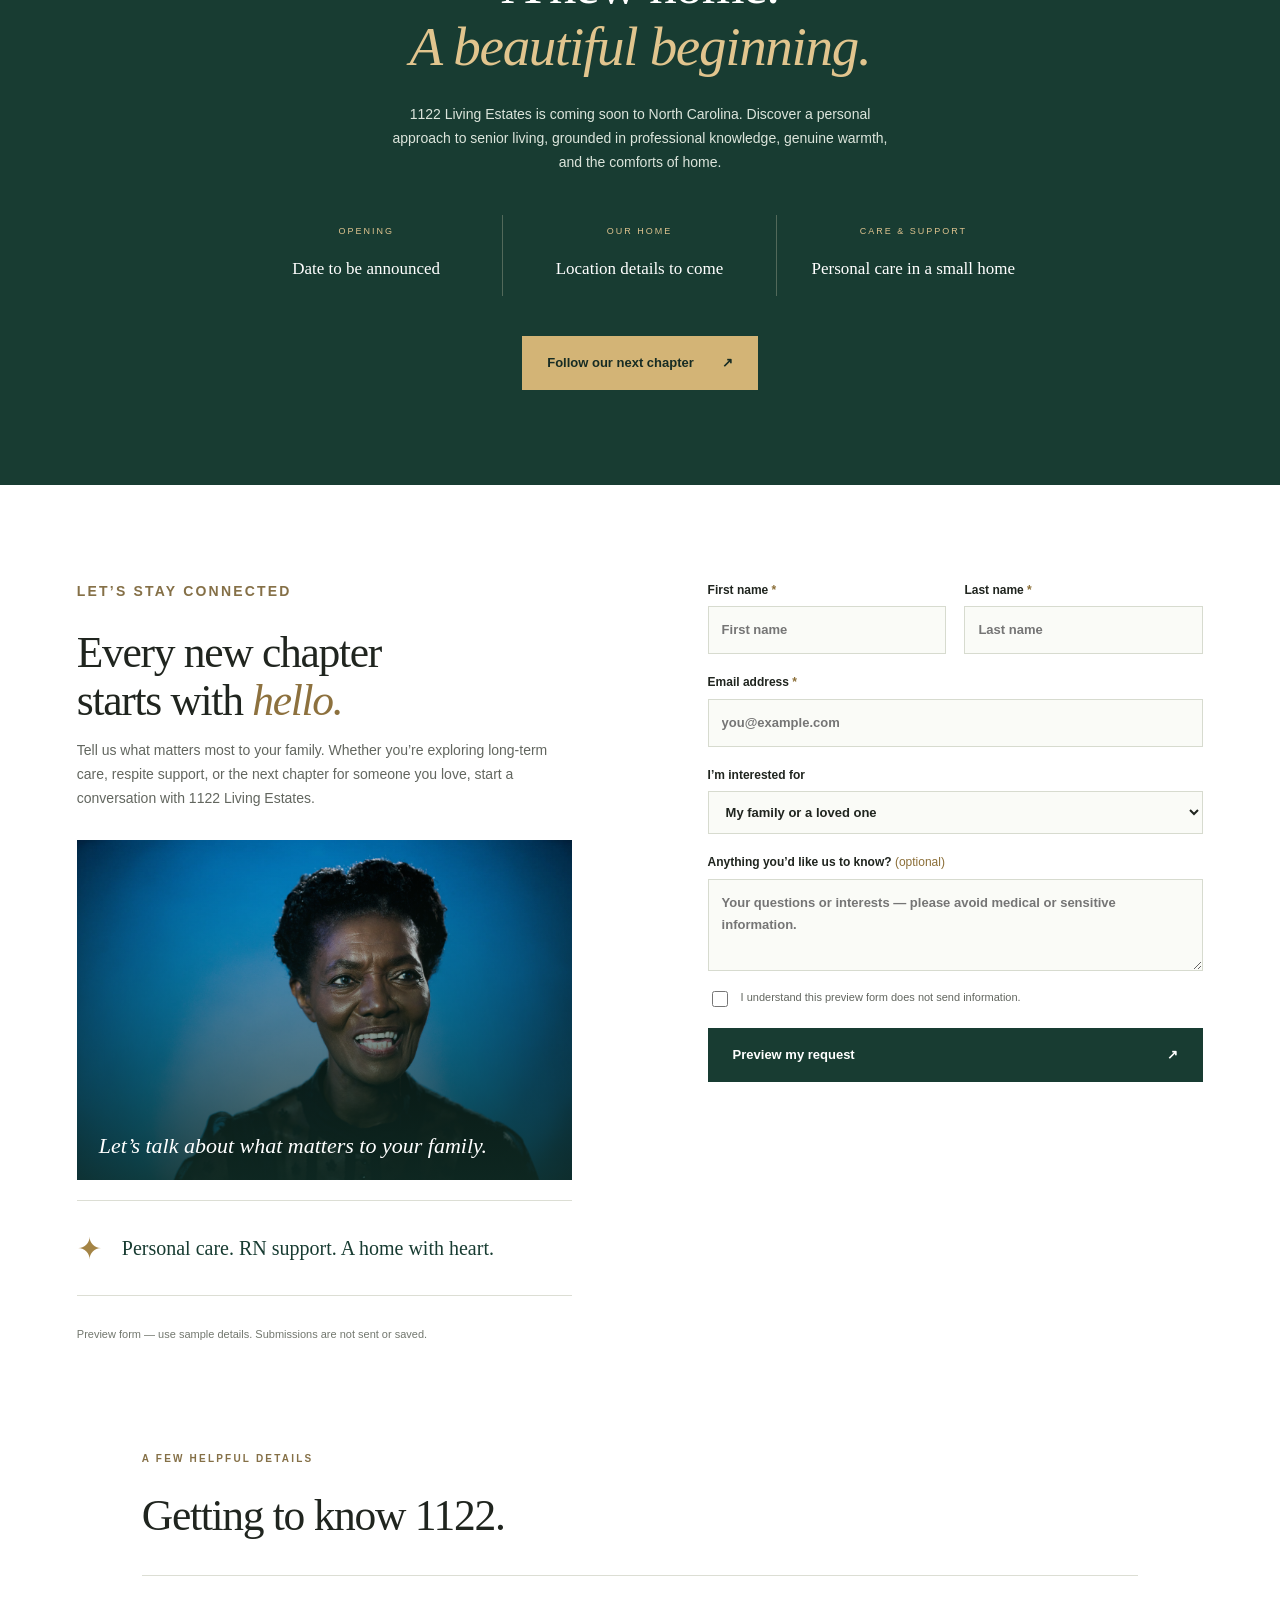
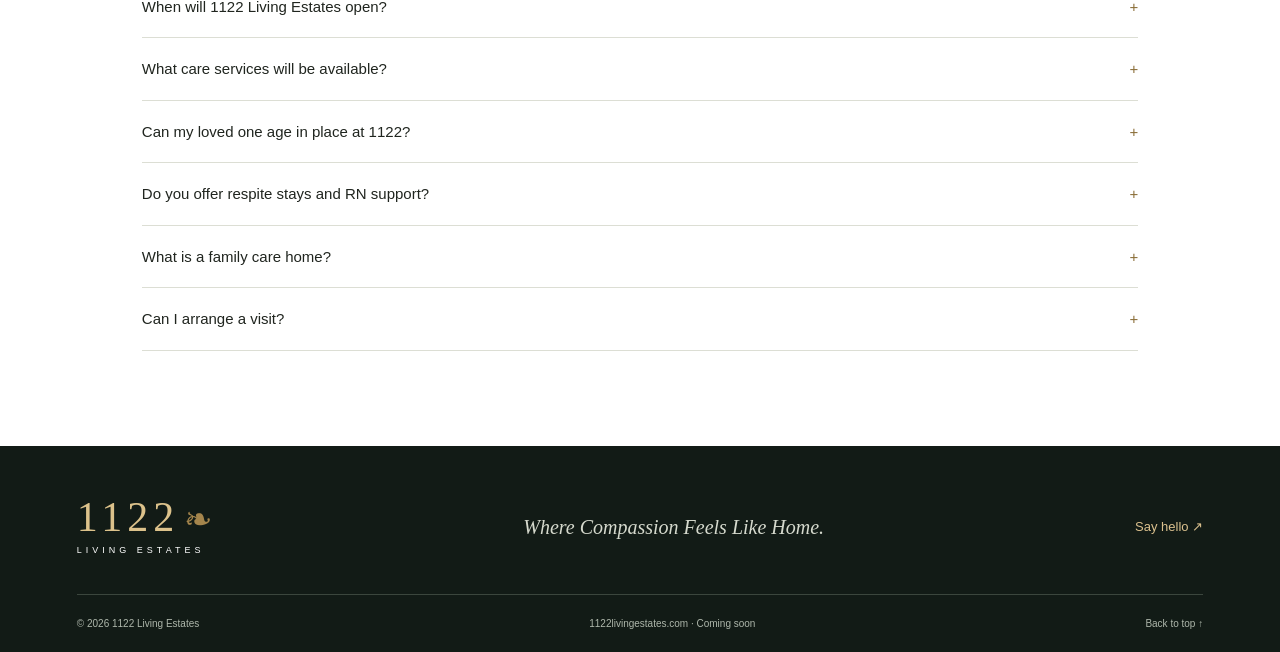
==== commit ae992c7b: "Prepare website for hosted review with free nursing imagery" ====
--- a/index.html
+++ b/index.html
@@ -1,11 +1,11 @@
 <!doctype html>
-<html lang="en"><head><meta charset="utf-8"><meta name="viewport" content="width=device-width,initial-scale=1"><meta name="description" content="Discover 1122 Living Estates, a North Carolina family care home offering personal care, RN support, and respite care. Coming soon. Where Compassion Feels Like Home."><title>1122 Living Estates · Coming Soon</title><link rel="stylesheet" href="styles.css"><script src="script.js" defer></script></head><body>
+<html lang="en"><head><meta charset="utf-8"><meta name="viewport" content="width=device-width,initial-scale=1"><meta name="robots" content="noindex, nofollow"><meta name="description" content="Discover 1122 Living Estates, a North Carolina family care home offering personal care, RN support, and respite care. Coming soon. Where Compassion Feels Like Home."><title>1122 Living Estates · Coming Soon</title><link rel="stylesheet" href="styles.css"><script src="script.js" defer></script></head><body>
 <a class="skip" href="#main">Skip to content</a>
 <div class="announcement">A new chapter in senior living <span>·</span> Coming soon</div>
 <header><a class="brand" href="#" aria-label="1122 Living Estates home"><span class="brand-number">1122<span class="leaf">❧</span></span><span class="brand-sub">LIVING ESTATES</span></a><button class="menu" aria-expanded="false" aria-controls="nav">Menu <span>☰</span></button><nav id="nav" aria-label="Main navigation"><a href="#about">Our story</a><a href="#care">Care & support</a><a href="#lifestyle">Life at 1122</a><a href="#coming-soon">Coming soon</a><a class="button small" href="#contact">Stay in the know <span>↗</span></a></nav></header>
 <main id="main"><section class="hero"><div class="hero-copy"><p class="eyebrow">A FAMILY CARE HOME · COMING SOON</p><h1>Where Compassion<br>Feels Like <em>Home.</em></h1><p>Personal care. Professional guidance. A place to belong.<br>A North Carolina family care home where comfort, dignity, and compassion shape every day.</p><a class="button gold" href="#contact">Be part of our beginning <span>↗</span></a><a class="text-link" href="#about">Get to know 1122 <span>↓</span></a></div><div class="hero-photo"><img src="assets/hero.jpg" alt="An older woman and a younger woman sharing a warm conversation outdoors"><span class="photo-note">The little moments. The meaningful connections.</span></div><div class="hero-bottom"><span>Thoughtfully envisioned. Wholeheartedly personal.</span><span>1122 / A PLACE TO BELONG</span></div></section>
 <section class="intro section" id="about"><figure class="story-photo"><img src="assets/about-woman.jpg" alt="An elderly woman smiling warmly while holding a cup of coffee" loading="lazy"><figcaption>A personal connection. A familiar feeling.</figcaption></figure><div><p class="eyebrow">WELCOME TO 1122</p><h2>A sense of home.<br>A heart for people.</h2></div><div><p class="lead">Home is more than a place. It’s the feeling of being seen, heard, and valued.</p><p>1122 Living Estates is a family care home coming soon to North Carolina, welcoming no more than six residents. Our home brings thoughtful support and a deeply personal approach to senior living.</p><p>Here, care starts with knowing the person: their preferences, their routines, and what makes a day feel good. Families can feel the difference of a small home where comfort, dignity, and connection guide the way.</p><a class="text-link dark" href="#care">Explore care & support <span>↗</span></a></div></section>
-<section class="values section" id="care"><div class="section-title"><div><p class="eyebrow">CARE &amp; SUPPORT</p><h2>Everyday support.<br>A personal touch.</h2></div><p>Personal care, nursing support, and meaningful connection — brought together in the warmth of a small family care home.</p></div><figure class="care-photo"><img src="assets/nurse-care.jpg" alt="Illustrative nursing-care photo of a nurse in blue scrubs with a stethoscope supporting an elderly woman" loading="lazy"><figcaption><span class="eyebrow">RN AVAILABLE AS NEEDED</span><p>A caring presence.<br>Professional support.</p></figcaption></figure><div class="care-context"><strong>A small home. Thoughtful, individual care.</strong><p>In North Carolina, a family care home serves two to six residents. At 1122, our setting for no more than six residents pairs the comforts of home with personal care and supervision shaped around each person’s needs.</p></div><div class="care-grid">
+<section class="values section" id="care"><div class="section-title"><div><p class="eyebrow">CARE &amp; SUPPORT</p><h2>Everyday support.<br>A personal touch.</h2></div><p>Personal care, nursing support, and meaningful connection — brought together in the warmth of a small family care home.</p></div><figure class="care-photo"><img src="assets/nurse-care.jpg" alt="Illustrative portrait of a smiling nurse in blue scrubs" loading="lazy"><figcaption><span class="eyebrow">RN AVAILABLE AS NEEDED</span><p>A caring presence.<br>Professional support.</p></figcaption></figure><div class="care-context"><strong>A small home. Thoughtful, individual care.</strong><p>In North Carolina, a family care home serves two to six residents. At 1122, our setting for no more than six residents pairs the comforts of home with personal care and supervision shaped around each person’s needs.</p></div><div class="care-grid">
 <article><span class="number">01 / PERSONAL CARE</span><h3>Help with daily living</h3><p>Respectful assistance with bathing, dressing, grooming, toileting, and everyday mobility, guided by an individual care plan.</p></article>
 <article><span class="number">02 / DAILY OVERSIGHT</span><h3>24-hour support &amp; supervision</h3><p>Around-the-clock care presence, with supervision and assistance responsive to each resident’s assessed needs.</p></article>
 <article><span class="number">03 / MEDICATION SUPPORT</span><h3>Help with medication routines</h3><p>Assistance with prescribed medication routines in accordance with provider orders, care plans, and applicable staff training requirements.</p></article>
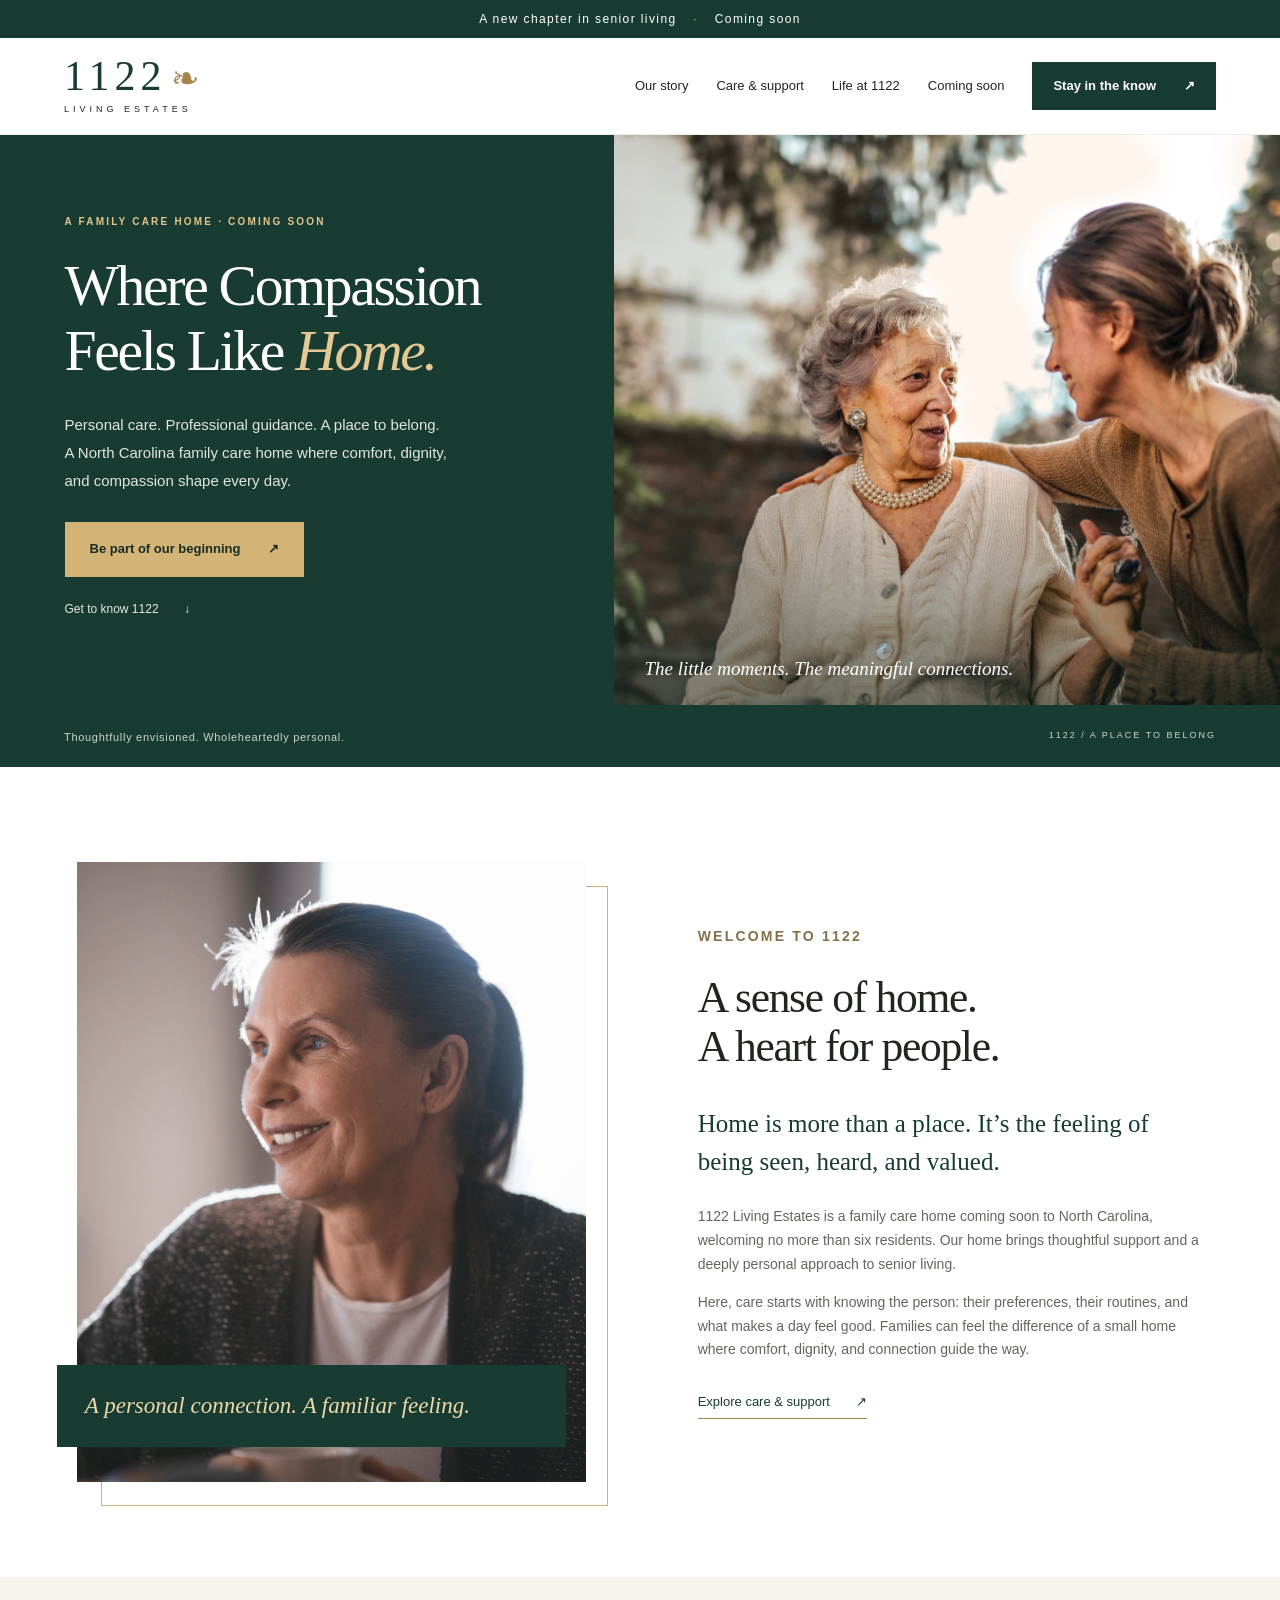
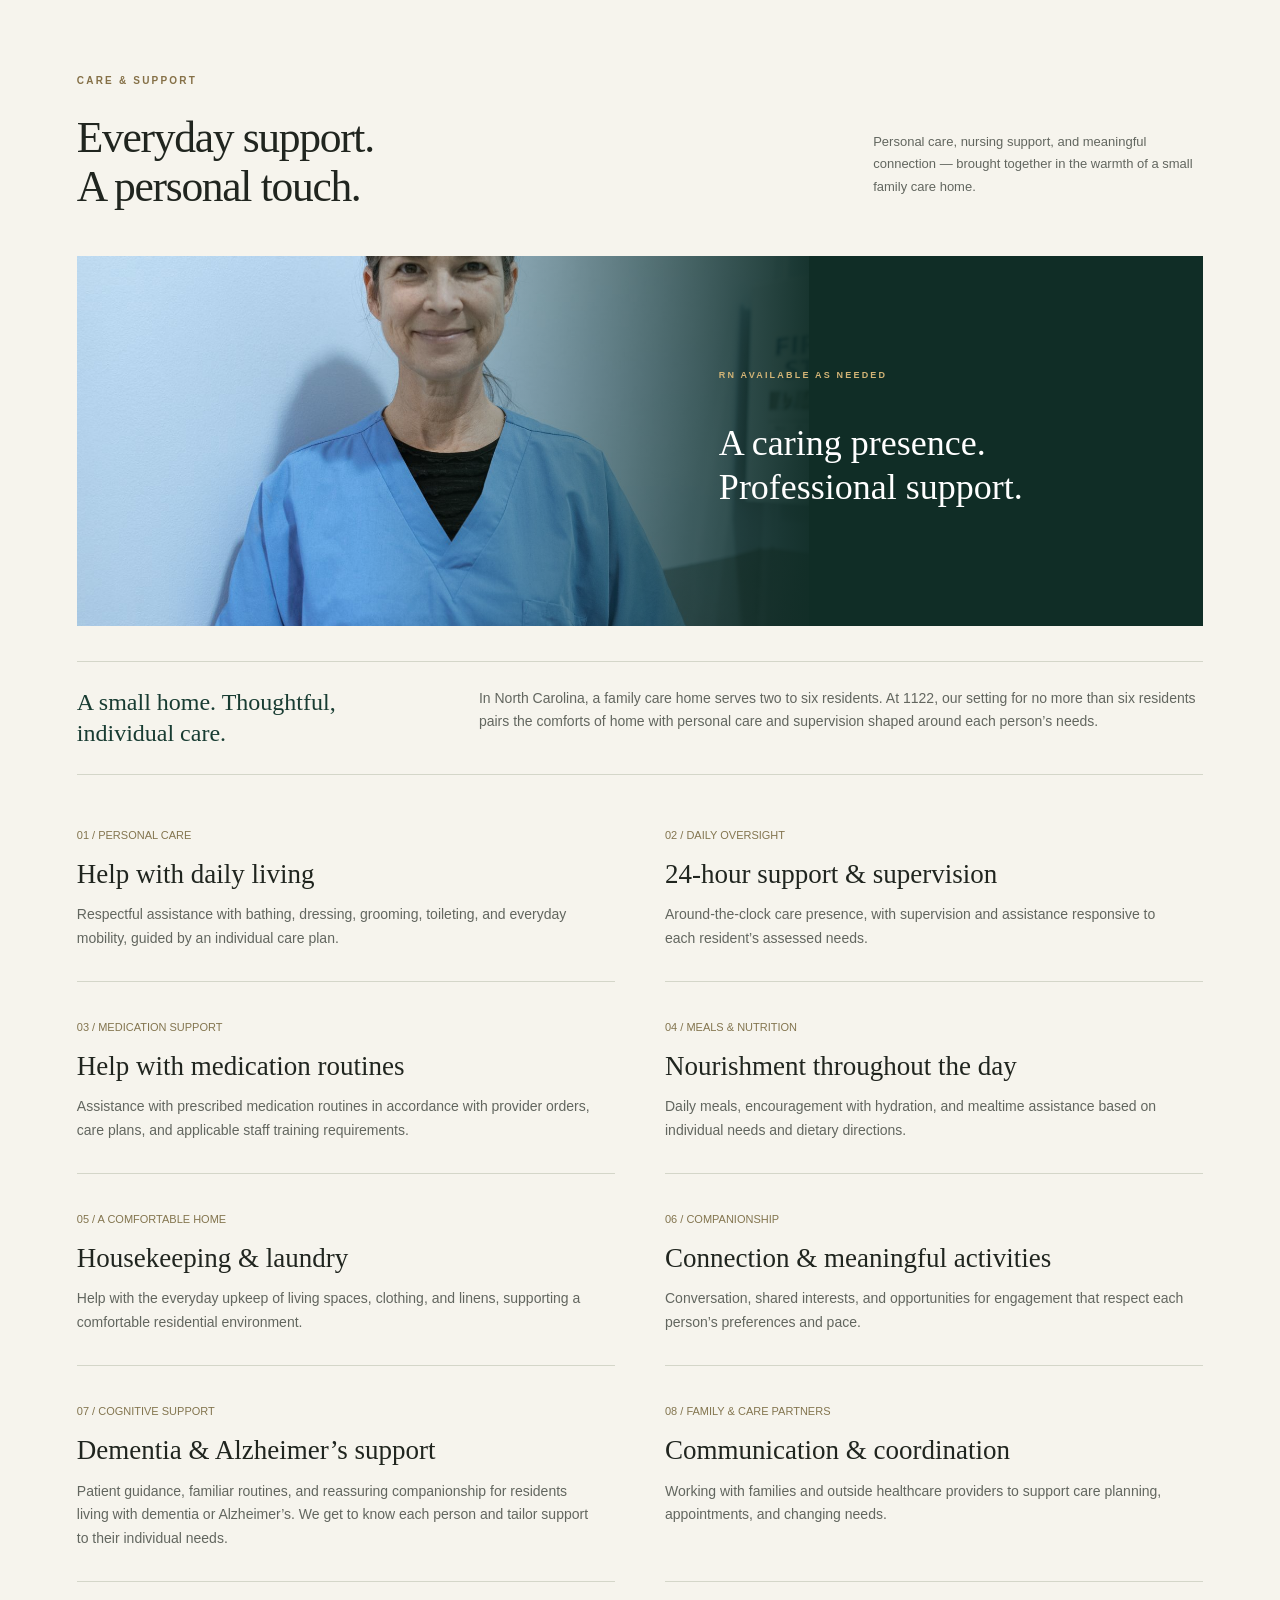
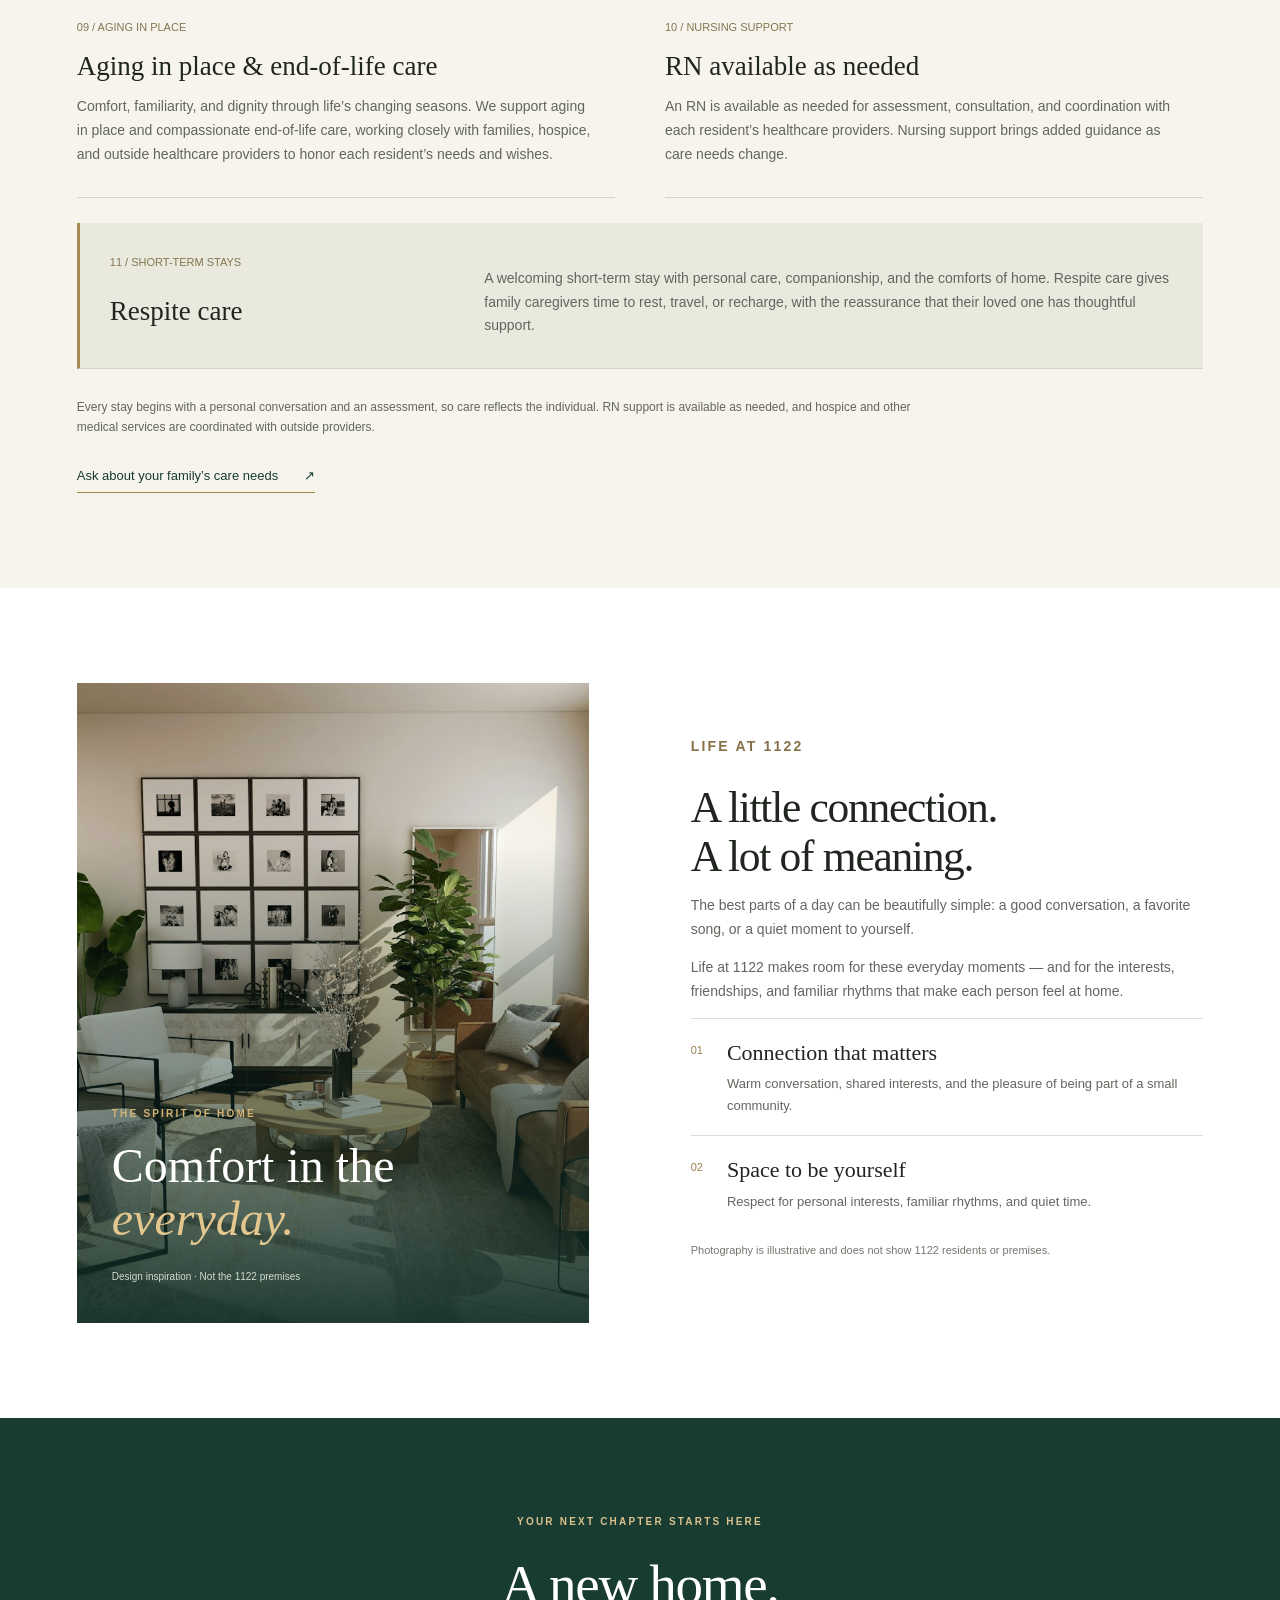
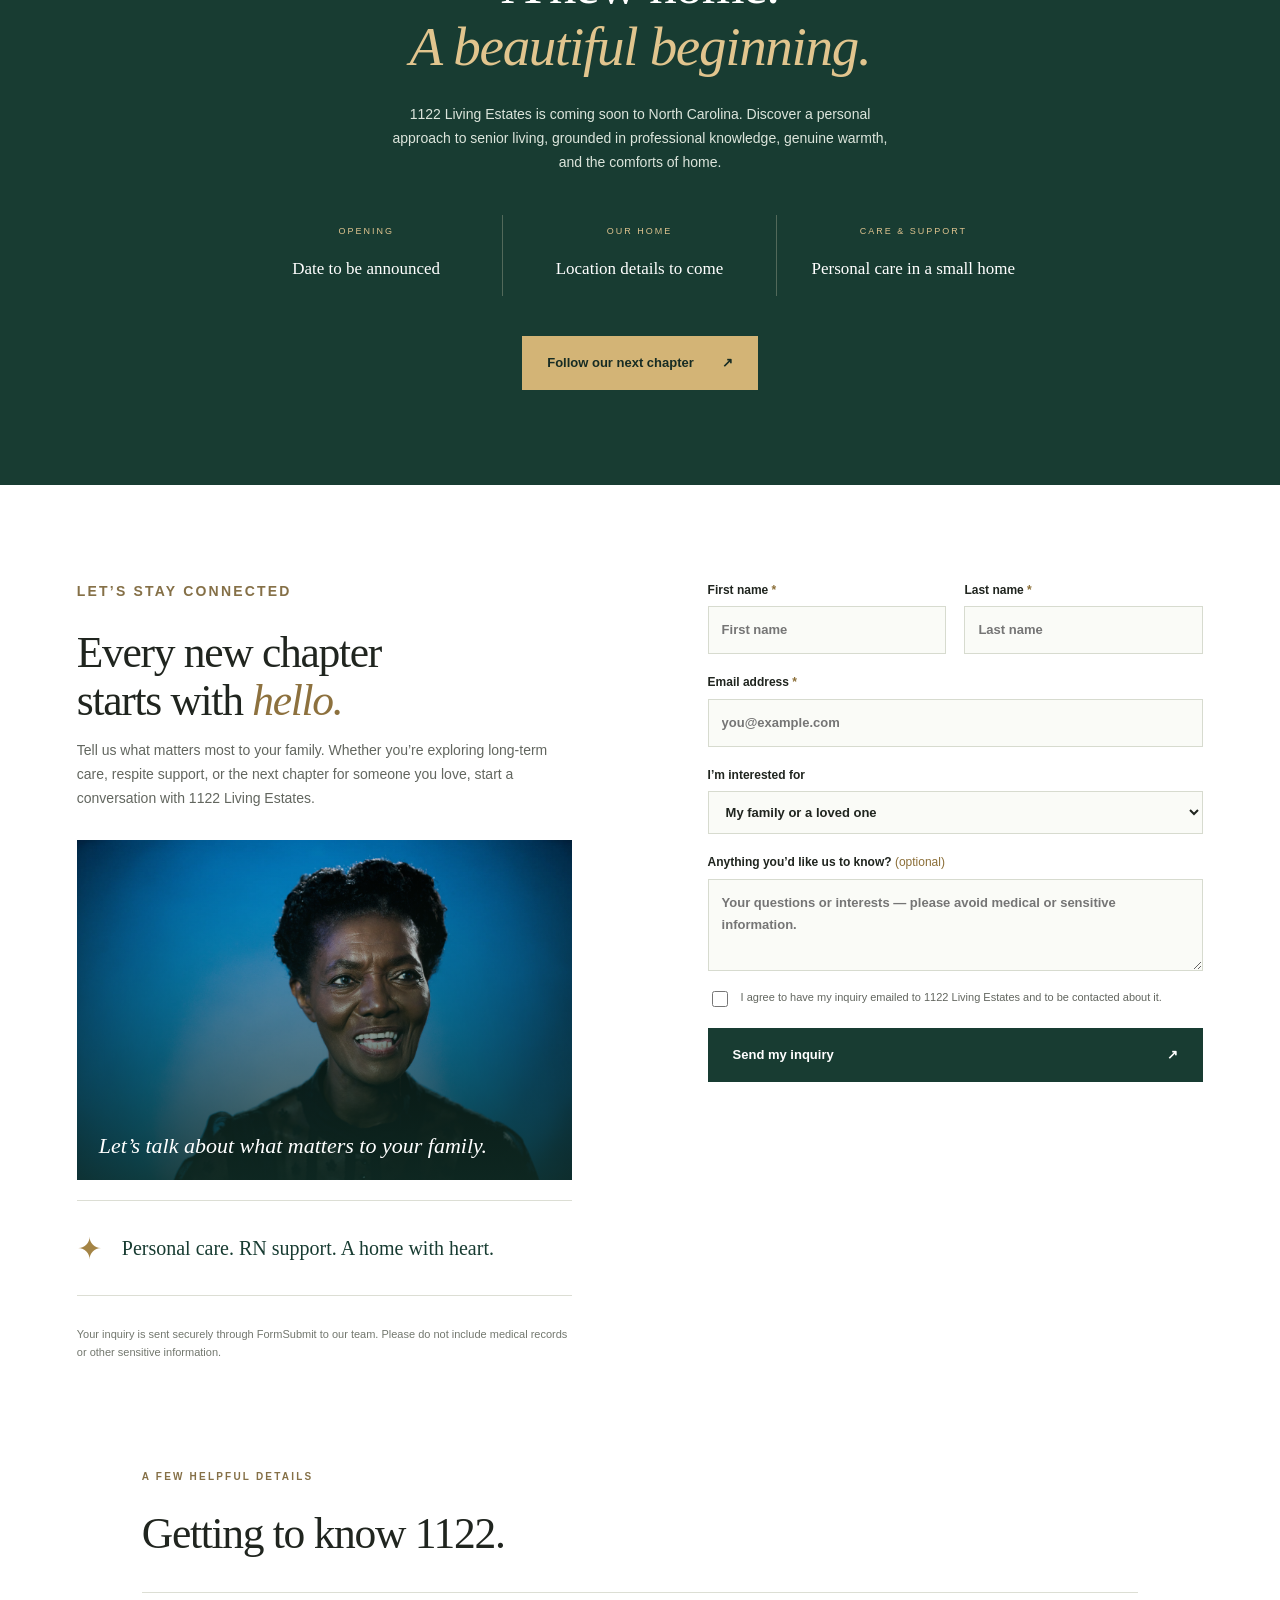
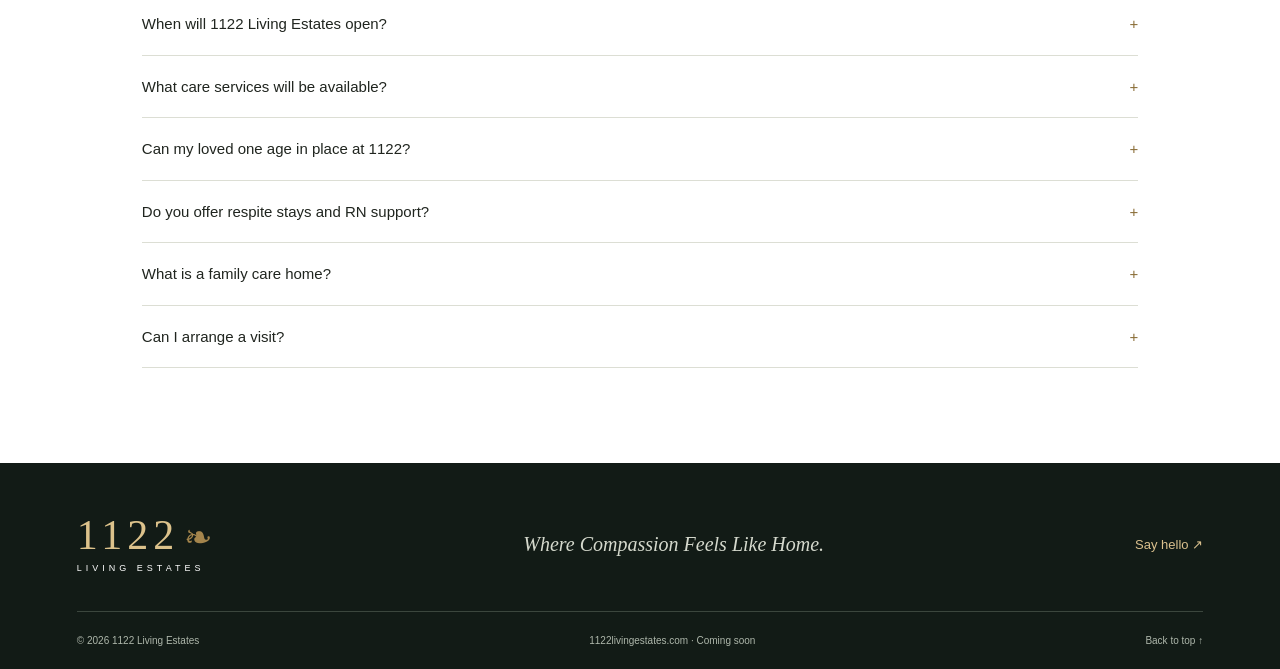
==== commit ab3bb527: "Connect live contact form to inquiry email with delivery feedback" ====
--- a/index.html
+++ b/index.html
@@ -20,6 +20,6 @@
 </div><div class="care-foot"><p>Every stay begins with a personal conversation and an assessment, so care reflects the individual. RN support is available as needed, and hospice and other medical services are coordinated with outside providers.</p><a class="text-link dark" href="#contact">Ask about your family’s care needs <span>↗</span></a></div></section>
 <section class="lifestyle section" id="lifestyle"><figure class="life-art"><img src="assets/lifestyle.jpg" alt="Illustrative living room with soft neutral furnishings and natural light" loading="lazy"><figcaption><span class="eyebrow">THE SPIRIT OF HOME</span><p>Comfort in the<br><em>everyday.</em></p><span class="image-disclaimer">Design inspiration · Not the 1122 premises</span></figcaption></figure><div class="life-copy"><p class="eyebrow">LIFE AT 1122</p><h2>A little connection.<br>A lot of meaning.</h2><p>The best parts of a day can be beautifully simple: a good conversation, a favorite song, or a quiet moment to yourself.</p><p>Life at 1122 makes room for these everyday moments — and for the interests, friendships, and familiar rhythms that make each person feel at home.</p><div class="life-item"><span>01</span><div><h3>Connection that matters</h3><p>Warm conversation, shared interests, and the pleasure of being part of a small community.</p></div></div><div class="life-item"><span>02</span><div><h3>Space to be yourself</h3><p>Respect for personal interests, familiar rhythms, and quiet time.</p></div></div><p class="note">Photography is illustrative and does not show 1122 residents or premises.</p></div></section>
 <section class="coming section" id="coming-soon"><p class="eyebrow">YOUR NEXT CHAPTER STARTS HERE</p><h2>A new home.<br><em>A beautiful beginning.</em></h2><p>1122 Living Estates is coming soon to North Carolina. Discover a personal approach to senior living, grounded in professional knowledge, genuine warmth, and the comforts of home.</p><div class="milestones"><div><span>OPENING</span><p>Date to be announced</p></div><div><span>OUR HOME</span><p>Location details to come</p></div><div><span>CARE &amp; SUPPORT</span><p>Personal care in a small home</p></div></div><a href="#contact" class="button gold">Follow our next chapter <span>↗</span></a></section>
-<section class="contact section" id="contact"><div><p class="eyebrow">LET’S STAY CONNECTED</p><h2>Every new chapter<br>starts with <em>hello.</em></h2><p>Tell us what matters most to your family. Whether you’re exploring long-term care, respite support, or the next chapter for someone you love, start a conversation with 1122 Living Estates.</p><div class="contact-photo"><img src="assets/elderly-black-woman.jpg" alt="An elderly Black woman smiling warmly" loading="lazy"><span>Let’s talk about what matters to your family.</span></div><div class="contact-note"><span>✦</span><p>Personal care. RN support. A home with heart.</p></div><p class="note">Preview form — use sample details. Submissions are not sent or saved.</p></div><form id="interest-form"><div class="form-row"><label>First name <span>*</span><input name="firstName" autocomplete="given-name" required placeholder="First name"></label><label>Last name <span>*</span><input name="lastName" autocomplete="family-name" required placeholder="Last name"></label></div><label>Email address <span>*</span><input name="email" type="email" autocomplete="email" required placeholder="you@example.com"></label><label>I’m interested for<select name="interest"><option>My family or a loved one</option><option>Myself</option><option>Professional / referral interest</option><option>General updates</option></select></label><label>Anything you’d like us to know? <span class="optional">(optional)</span><textarea name="message" rows="3" maxlength="1500" placeholder="Your questions or interests — please avoid medical or sensitive information."></textarea></label><label class="check"><input type="checkbox" required><span>I understand this preview form does not send information.</span></label><button class="button" type="submit">Preview my request <span>↗</span></button><p id="form-status" role="status" tabindex="-1"></p></form></section>
+<section class="contact section" id="contact"><div><p class="eyebrow">LET’S STAY CONNECTED</p><h2>Every new chapter<br>starts with <em>hello.</em></h2><p>Tell us what matters most to your family. Whether you’re exploring long-term care, respite support, or the next chapter for someone you love, start a conversation with 1122 Living Estates.</p><div class="contact-photo"><img src="assets/elderly-black-woman.jpg" alt="An elderly Black woman smiling warmly" loading="lazy"><span>Let’s talk about what matters to your family.</span></div><div class="contact-note"><span>✦</span><p>Personal care. RN support. A home with heart.</p></div><p class="note">Your inquiry is sent securely through FormSubmit to our team. Please do not include medical records or other sensitive information.</p></div><form id="interest-form" action="https://formsubmit.co/janicetnixon@gmail.com" method="POST"><input type="hidden" name="_subject" value="New inquiry — 1122 Living Estates"><input type="hidden" name="_template" value="table"><input type="text" name="_honey" tabindex="-1" autocomplete="off" style="display:none" aria-hidden="true"><div class="form-row"><label>First name <span>*</span><input name="firstName" autocomplete="given-name" required placeholder="First name"></label><label>Last name <span>*</span><input name="lastName" autocomplete="family-name" required placeholder="Last name"></label></div><label>Email address <span>*</span><input name="email" type="email" autocomplete="email" required placeholder="you@example.com"></label><label>I’m interested for<select name="interest"><option>My family or a loved one</option><option>Myself</option><option>Professional / referral interest</option><option>General updates</option></select></label><label>Anything you’d like us to know? <span class="optional">(optional)</span><textarea name="message" rows="3" maxlength="1500" placeholder="Your questions or interests — please avoid medical or sensitive information."></textarea></label><label class="check"><input type="checkbox" name="contactConsent" value="Yes" required><span>I agree to have my inquiry emailed to 1122 Living Estates and to be contacted about it.</span></label><button class="button" type="submit">Send my inquiry <span>↗</span></button><p id="form-status" role="status" tabindex="-1"></p></form></section>
 <section class="faq section"><p class="eyebrow">A FEW HELPFUL DETAILS</p><h2>Getting to know 1122.</h2><details><summary>When will 1122 Living Estates open?</summary><p>An opening date has not been announced. More details will be shared as plans are finalized.</p></details><details><summary>What care services will be available?</summary><p>Our services include assistance with daily living, 24-hour support and supervision, medication support, meals, housekeeping and laundry, companionship, dementia and Alzheimer’s support, respite care, and an RN available as needed. We also support aging in place and end-of-life care in coordination with hospice and outside providers. Each resident’s care begins with an individual assessment.</p></details><details><summary>Can my loved one age in place at 1122?</summary><p>Aging in place is central to our approach. As needs change, we work with residents, families, our RN, and outside providers to adapt support. End-of-life care includes compassionate coordination with hospice, with comfort and dignity at the center of every conversation.</p></details><details><summary>Do you offer respite stays and RN support?</summary><p>Yes. Respite care offers a supportive short-term stay, and an RN is available as needed for assessment, consultation, and care coordination. Contact us to discuss your family’s needs and stay availability.</p></details><details><summary>What is a family care home?</summary><p>In North Carolina, a family care home is an adult care home for two to six residents. 1122 offers this intimate residential approach, with no more than six residents and personal care and supervision tailored to individual needs.</p></details><details><summary>Can I arrange a visit?</summary><p>We look forward to welcoming families for a closer look. Get in touch to express your interest and receive tour updates as we prepare to open.</p></details></section></main>
 <footer><div class="footer-top"><a class="brand" href="#"><span class="brand-number">1122<span class="leaf">❧</span></span><span class="brand-sub">LIVING ESTATES</span></a><p>Where Compassion Feels Like Home.</p><a href="#contact">Say hello ↗</a></div><div class="footer-bottom"><span>© 2026 1122 Living Estates</span><span>1122livingestates.com · Coming soon</span><a href="#">Back to top ↑</a></div></footer></body></html>
--- a/styles.css
+++ b/styles.css
@@ -16,3 +16,5 @@
 .story-photo img{object-position:center 35%}
 
 .contact-photo{height:340px}.contact-photo img{object-position:55% 30%}@media(max-width:760px){.contact-photo{height:290px}.contact-photo img{object-position:57% 30%}}
+
+.button:disabled{opacity:.65;cursor:wait;transform:none}
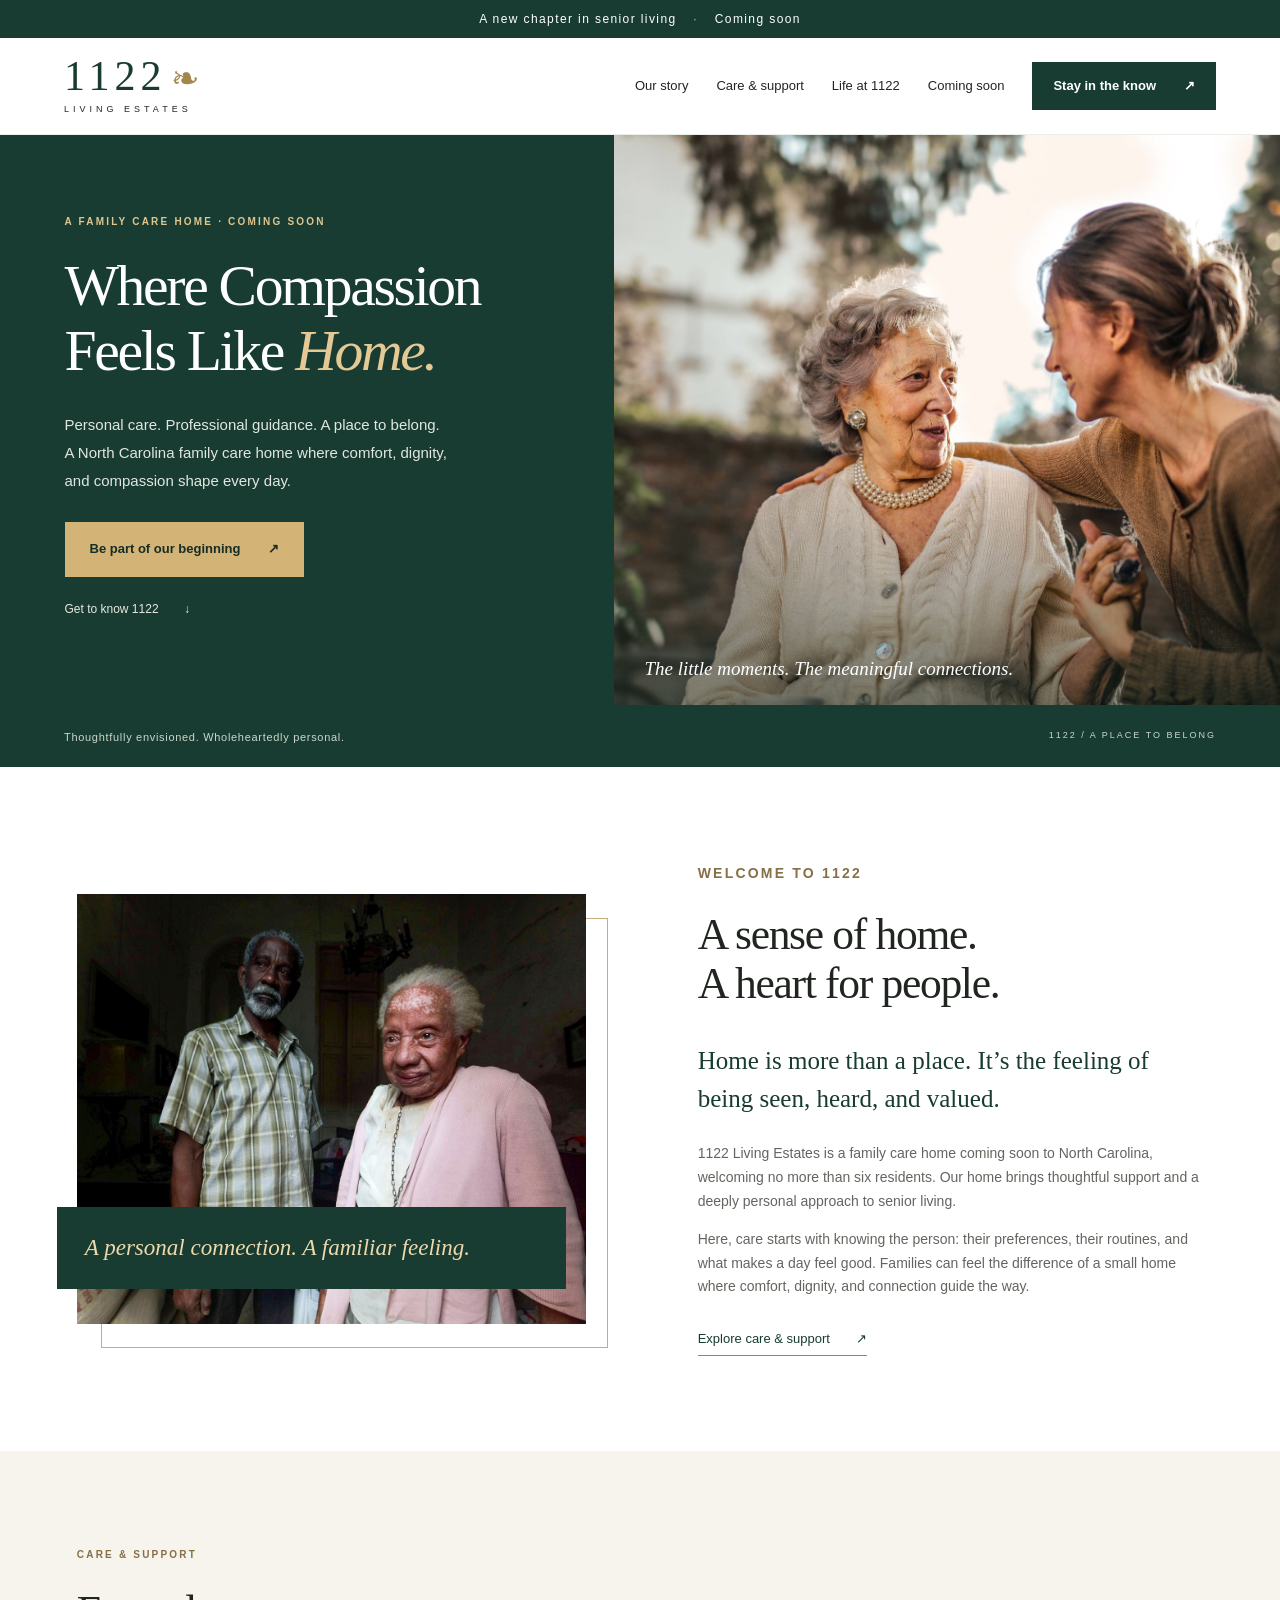
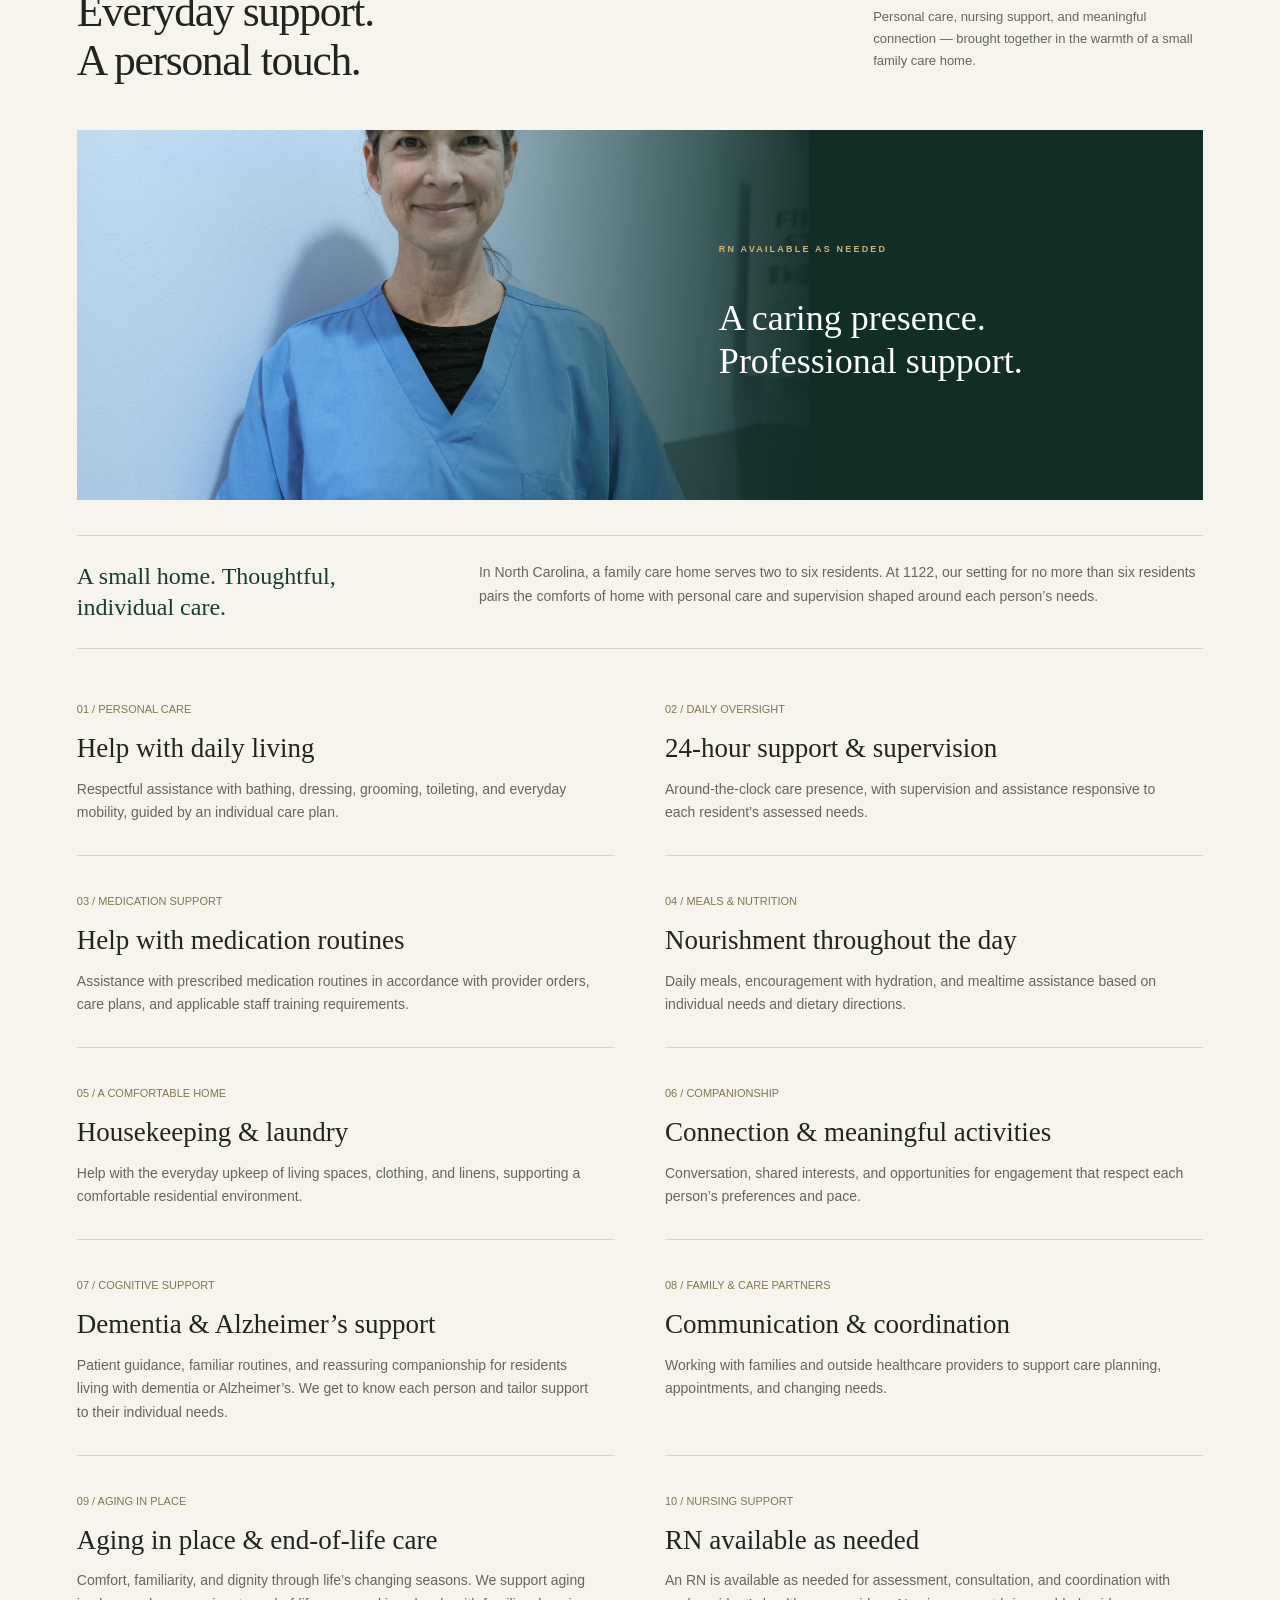
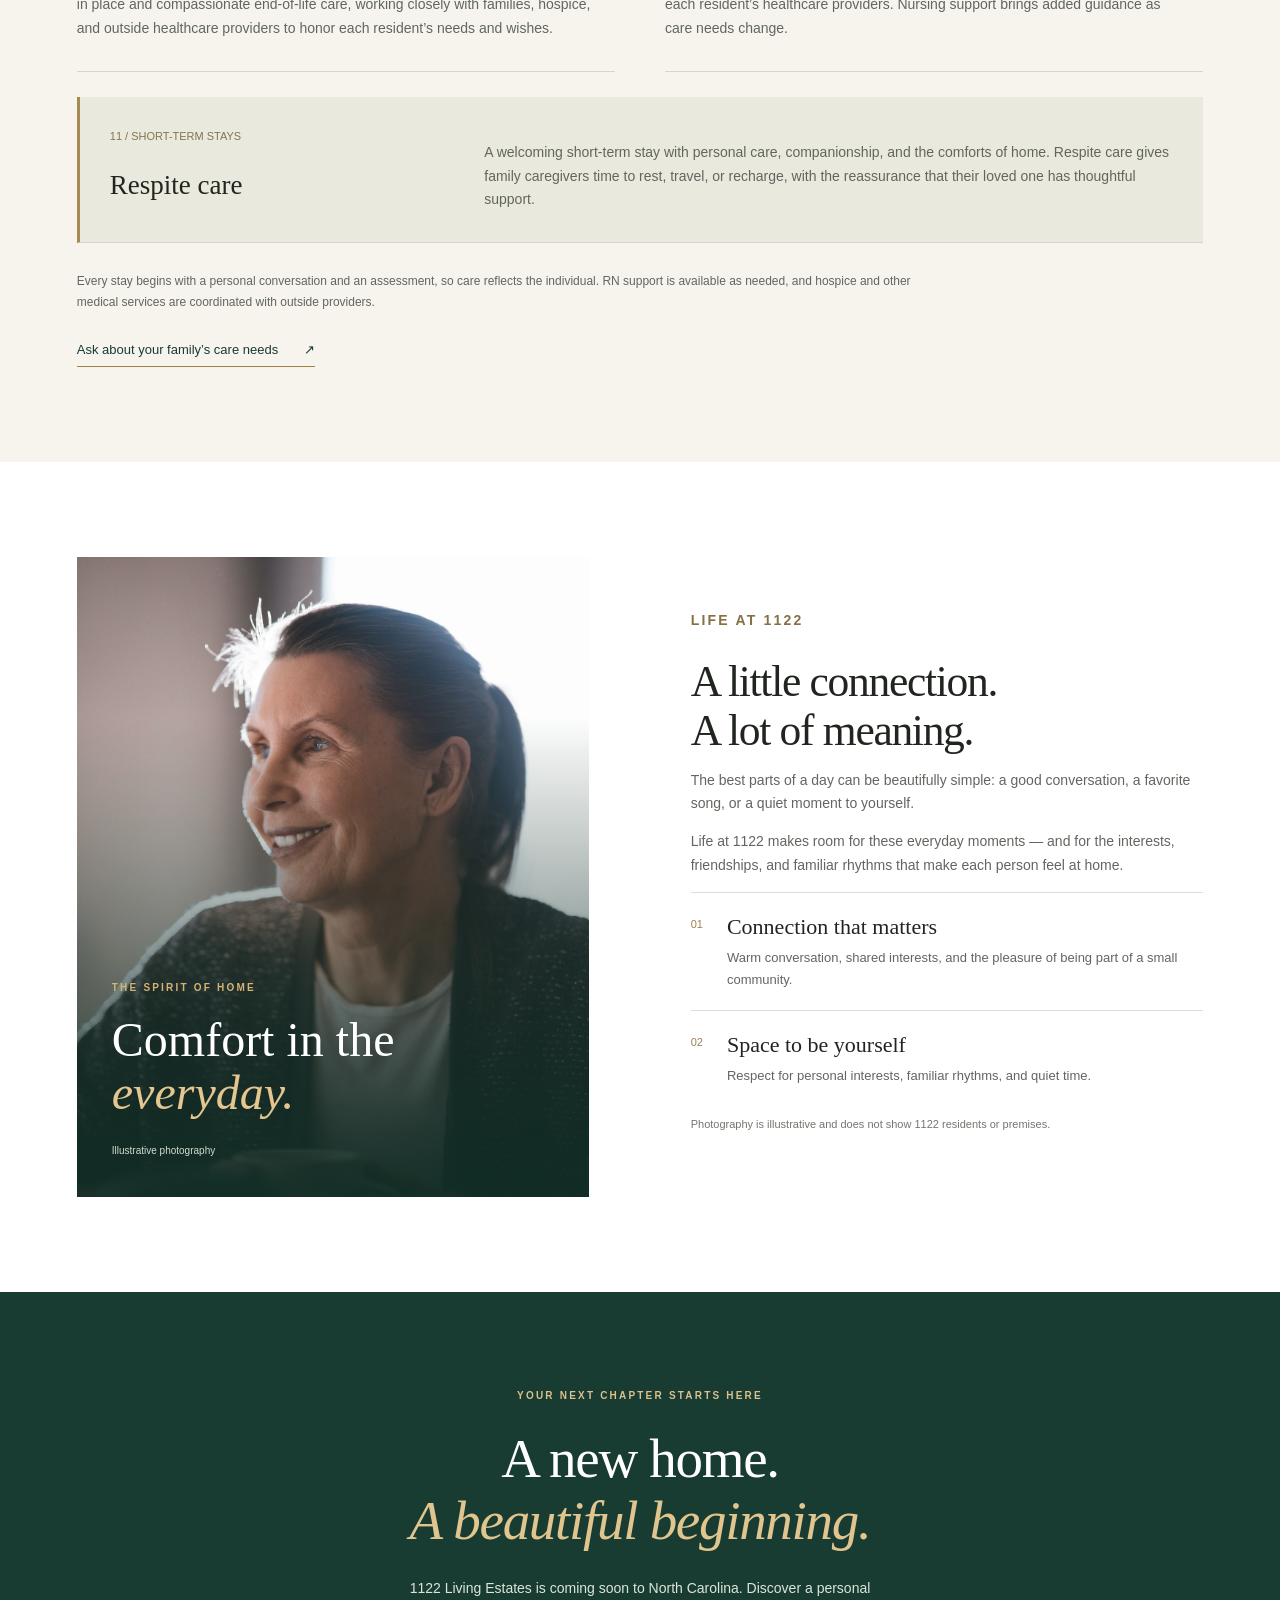
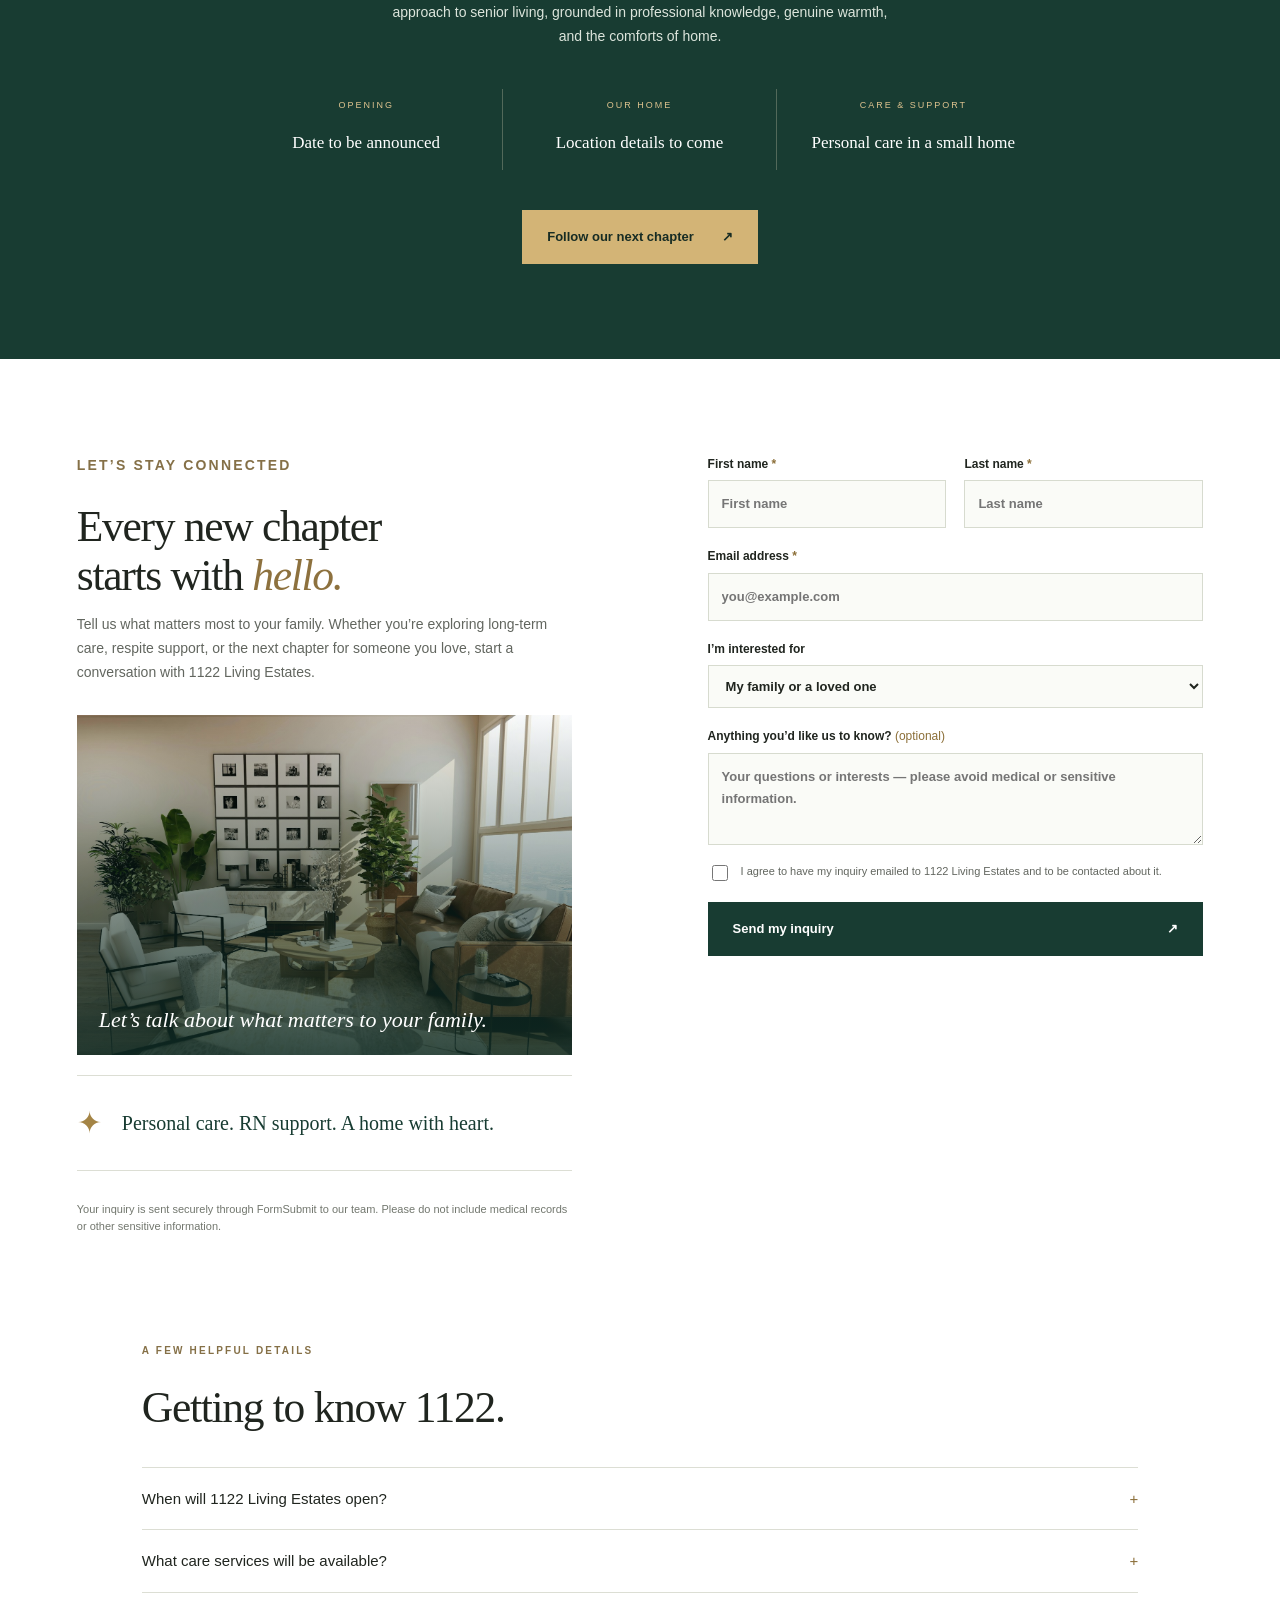
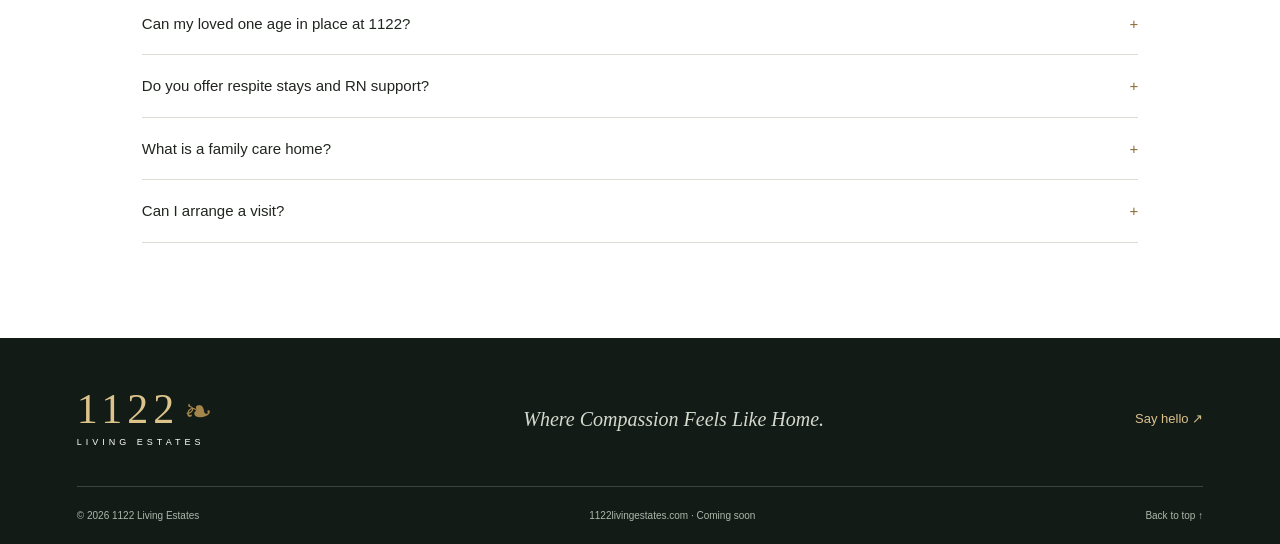
==== commit a65e25b5: "Rearrange photography and add elderly Black couple to About" ====
--- a/index.html
+++ b/index.html
@@ -4,7 +4,7 @@
 <div class="announcement">A new chapter in senior living <span>·</span> Coming soon</div>
 <header><a class="brand" href="#" aria-label="1122 Living Estates home"><span class="brand-number">1122<span class="leaf">❧</span></span><span class="brand-sub">LIVING ESTATES</span></a><button class="menu" aria-expanded="false" aria-controls="nav">Menu <span>☰</span></button><nav id="nav" aria-label="Main navigation"><a href="#about">Our story</a><a href="#care">Care & support</a><a href="#lifestyle">Life at 1122</a><a href="#coming-soon">Coming soon</a><a class="button small" href="#contact">Stay in the know <span>↗</span></a></nav></header>
 <main id="main"><section class="hero"><div class="hero-copy"><p class="eyebrow">A FAMILY CARE HOME · COMING SOON</p><h1>Where Compassion<br>Feels Like <em>Home.</em></h1><p>Personal care. Professional guidance. A place to belong.<br>A North Carolina family care home where comfort, dignity, and compassion shape every day.</p><a class="button gold" href="#contact">Be part of our beginning <span>↗</span></a><a class="text-link" href="#about">Get to know 1122 <span>↓</span></a></div><div class="hero-photo"><img src="assets/hero.jpg" alt="An older woman and a younger woman sharing a warm conversation outdoors"><span class="photo-note">The little moments. The meaningful connections.</span></div><div class="hero-bottom"><span>Thoughtfully envisioned. Wholeheartedly personal.</span><span>1122 / A PLACE TO BELONG</span></div></section>
-<section class="intro section" id="about"><figure class="story-photo"><img src="assets/about-woman.jpg" alt="An elderly woman smiling warmly while holding a cup of coffee" loading="lazy"><figcaption>A personal connection. A familiar feeling.</figcaption></figure><div><p class="eyebrow">WELCOME TO 1122</p><h2>A sense of home.<br>A heart for people.</h2></div><div><p class="lead">Home is more than a place. It’s the feeling of being seen, heard, and valued.</p><p>1122 Living Estates is a family care home coming soon to North Carolina, welcoming no more than six residents. Our home brings thoughtful support and a deeply personal approach to senior living.</p><p>Here, care starts with knowing the person: their preferences, their routines, and what makes a day feel good. Families can feel the difference of a small home where comfort, dignity, and connection guide the way.</p><a class="text-link dark" href="#care">Explore care & support <span>↗</span></a></div></section>
+<section class="intro section" id="about"><figure class="story-photo"><img src="assets/elderly-black-couple.jpg" alt="An elderly Black couple together at home" loading="lazy"><figcaption>A personal connection. A familiar feeling.</figcaption></figure><div><p class="eyebrow">WELCOME TO 1122</p><h2>A sense of home.<br>A heart for people.</h2></div><div><p class="lead">Home is more than a place. It’s the feeling of being seen, heard, and valued.</p><p>1122 Living Estates is a family care home coming soon to North Carolina, welcoming no more than six residents. Our home brings thoughtful support and a deeply personal approach to senior living.</p><p>Here, care starts with knowing the person: their preferences, their routines, and what makes a day feel good. Families can feel the difference of a small home where comfort, dignity, and connection guide the way.</p><a class="text-link dark" href="#care">Explore care & support <span>↗</span></a></div></section>
 <section class="values section" id="care"><div class="section-title"><div><p class="eyebrow">CARE &amp; SUPPORT</p><h2>Everyday support.<br>A personal touch.</h2></div><p>Personal care, nursing support, and meaningful connection — brought together in the warmth of a small family care home.</p></div><figure class="care-photo"><img src="assets/nurse-care.jpg" alt="Illustrative portrait of a smiling nurse in blue scrubs" loading="lazy"><figcaption><span class="eyebrow">RN AVAILABLE AS NEEDED</span><p>A caring presence.<br>Professional support.</p></figcaption></figure><div class="care-context"><strong>A small home. Thoughtful, individual care.</strong><p>In North Carolina, a family care home serves two to six residents. At 1122, our setting for no more than six residents pairs the comforts of home with personal care and supervision shaped around each person’s needs.</p></div><div class="care-grid">
 <article><span class="number">01 / PERSONAL CARE</span><h3>Help with daily living</h3><p>Respectful assistance with bathing, dressing, grooming, toileting, and everyday mobility, guided by an individual care plan.</p></article>
 <article><span class="number">02 / DAILY OVERSIGHT</span><h3>24-hour support &amp; supervision</h3><p>Around-the-clock care presence, with supervision and assistance responsive to each resident’s assessed needs.</p></article>
@@ -18,8 +18,8 @@
 <article><span class="number">10 / NURSING SUPPORT</span><h3>RN available as needed</h3><p>An RN is available as needed for assessment, consultation, and coordination with each resident’s healthcare providers. Nursing support brings added guidance as care needs change.</p></article>
 <article class="respite-card"><span class="number">11 / SHORT-TERM STAYS</span><h3>Respite care</h3><p>A welcoming short-term stay with personal care, companionship, and the comforts of home. Respite care gives family caregivers time to rest, travel, or recharge, with the reassurance that their loved one has thoughtful support.</p></article>
 </div><div class="care-foot"><p>Every stay begins with a personal conversation and an assessment, so care reflects the individual. RN support is available as needed, and hospice and other medical services are coordinated with outside providers.</p><a class="text-link dark" href="#contact">Ask about your family’s care needs <span>↗</span></a></div></section>
-<section class="lifestyle section" id="lifestyle"><figure class="life-art"><img src="assets/lifestyle.jpg" alt="Illustrative living room with soft neutral furnishings and natural light" loading="lazy"><figcaption><span class="eyebrow">THE SPIRIT OF HOME</span><p>Comfort in the<br><em>everyday.</em></p><span class="image-disclaimer">Design inspiration · Not the 1122 premises</span></figcaption></figure><div class="life-copy"><p class="eyebrow">LIFE AT 1122</p><h2>A little connection.<br>A lot of meaning.</h2><p>The best parts of a day can be beautifully simple: a good conversation, a favorite song, or a quiet moment to yourself.</p><p>Life at 1122 makes room for these everyday moments — and for the interests, friendships, and familiar rhythms that make each person feel at home.</p><div class="life-item"><span>01</span><div><h3>Connection that matters</h3><p>Warm conversation, shared interests, and the pleasure of being part of a small community.</p></div></div><div class="life-item"><span>02</span><div><h3>Space to be yourself</h3><p>Respect for personal interests, familiar rhythms, and quiet time.</p></div></div><p class="note">Photography is illustrative and does not show 1122 residents or premises.</p></div></section>
+<section class="lifestyle section" id="lifestyle"><figure class="life-art"><img src="assets/about-woman.jpg" alt="An elderly woman smiling warmly while holding a cup of coffee" loading="lazy"><figcaption><span class="eyebrow">THE SPIRIT OF HOME</span><p>Comfort in the<br><em>everyday.</em></p><span class="image-disclaimer">Illustrative photography</span></figcaption></figure><div class="life-copy"><p class="eyebrow">LIFE AT 1122</p><h2>A little connection.<br>A lot of meaning.</h2><p>The best parts of a day can be beautifully simple: a good conversation, a favorite song, or a quiet moment to yourself.</p><p>Life at 1122 makes room for these everyday moments — and for the interests, friendships, and familiar rhythms that make each person feel at home.</p><div class="life-item"><span>01</span><div><h3>Connection that matters</h3><p>Warm conversation, shared interests, and the pleasure of being part of a small community.</p></div></div><div class="life-item"><span>02</span><div><h3>Space to be yourself</h3><p>Respect for personal interests, familiar rhythms, and quiet time.</p></div></div><p class="note">Photography is illustrative and does not show 1122 residents or premises.</p></div></section>
 <section class="coming section" id="coming-soon"><p class="eyebrow">YOUR NEXT CHAPTER STARTS HERE</p><h2>A new home.<br><em>A beautiful beginning.</em></h2><p>1122 Living Estates is coming soon to North Carolina. Discover a personal approach to senior living, grounded in professional knowledge, genuine warmth, and the comforts of home.</p><div class="milestones"><div><span>OPENING</span><p>Date to be announced</p></div><div><span>OUR HOME</span><p>Location details to come</p></div><div><span>CARE &amp; SUPPORT</span><p>Personal care in a small home</p></div></div><a href="#contact" class="button gold">Follow our next chapter <span>↗</span></a></section>
-<section class="contact section" id="contact"><div><p class="eyebrow">LET’S STAY CONNECTED</p><h2>Every new chapter<br>starts with <em>hello.</em></h2><p>Tell us what matters most to your family. Whether you’re exploring long-term care, respite support, or the next chapter for someone you love, start a conversation with 1122 Living Estates.</p><div class="contact-photo"><img src="assets/elderly-black-woman.jpg" alt="An elderly Black woman smiling warmly" loading="lazy"><span>Let’s talk about what matters to your family.</span></div><div class="contact-note"><span>✦</span><p>Personal care. RN support. A home with heart.</p></div><p class="note">Your inquiry is sent securely through FormSubmit to our team. Please do not include medical records or other sensitive information.</p></div><form id="interest-form" action="https://formsubmit.co/janicetnixon@gmail.com" method="POST"><input type="hidden" name="_subject" value="New inquiry — 1122 Living Estates"><input type="hidden" name="_template" value="table"><input type="text" name="_honey" tabindex="-1" autocomplete="off" style="display:none" aria-hidden="true"><div class="form-row"><label>First name <span>*</span><input name="firstName" autocomplete="given-name" required placeholder="First name"></label><label>Last name <span>*</span><input name="lastName" autocomplete="family-name" required placeholder="Last name"></label></div><label>Email address <span>*</span><input name="email" type="email" autocomplete="email" required placeholder="you@example.com"></label><label>I’m interested for<select name="interest"><option>My family or a loved one</option><option>Myself</option><option>Professional / referral interest</option><option>General updates</option></select></label><label>Anything you’d like us to know? <span class="optional">(optional)</span><textarea name="message" rows="3" maxlength="1500" placeholder="Your questions or interests — please avoid medical or sensitive information."></textarea></label><label class="check"><input type="checkbox" name="contactConsent" value="Yes" required><span>I agree to have my inquiry emailed to 1122 Living Estates and to be contacted about it.</span></label><button class="button" type="submit">Send my inquiry <span>↗</span></button><p id="form-status" role="status" tabindex="-1"></p></form></section>
+<section class="contact section" id="contact"><div><p class="eyebrow">LET’S STAY CONNECTED</p><h2>Every new chapter<br>starts with <em>hello.</em></h2><p>Tell us what matters most to your family. Whether you’re exploring long-term care, respite support, or the next chapter for someone you love, start a conversation with 1122 Living Estates.</p><div class="contact-photo"><img src="assets/lifestyle.jpg" alt="Illustrative living room with soft neutral furnishings and natural light" loading="lazy"><span>Let’s talk about what matters to your family.</span></div><div class="contact-note"><span>✦</span><p>Personal care. RN support. A home with heart.</p></div><p class="note">Your inquiry is sent securely through FormSubmit to our team. Please do not include medical records or other sensitive information.</p></div><form id="interest-form" action="https://formsubmit.co/info@1122livingestates.com" method="POST"><input type="hidden" name="_subject" value="New inquiry — 1122 Living Estates"><input type="hidden" name="_template" value="table"><input type="text" name="_honey" tabindex="-1" autocomplete="off" style="display:none" aria-hidden="true"><div class="form-row"><label>First name <span>*</span><input name="firstName" autocomplete="given-name" required placeholder="First name"></label><label>Last name <span>*</span><input name="lastName" autocomplete="family-name" required placeholder="Last name"></label></div><label>Email address <span>*</span><input name="email" type="email" autocomplete="email" required placeholder="you@example.com"></label><label>I’m interested for<select name="interest"><option>My family or a loved one</option><option>Myself</option><option>Professional / referral interest</option><option>General updates</option></select></label><label>Anything you’d like us to know? <span class="optional">(optional)</span><textarea name="message" rows="3" maxlength="1500" placeholder="Your questions or interests — please avoid medical or sensitive information."></textarea></label><label class="check"><input type="checkbox" name="contactConsent" value="Yes" required><span>I agree to have my inquiry emailed to 1122 Living Estates and to be contacted about it.</span></label><button class="button" type="submit">Send my inquiry <span>↗</span></button><p id="form-status" role="status" tabindex="-1"></p></form></section>
 <section class="faq section"><p class="eyebrow">A FEW HELPFUL DETAILS</p><h2>Getting to know 1122.</h2><details><summary>When will 1122 Living Estates open?</summary><p>An opening date has not been announced. More details will be shared as plans are finalized.</p></details><details><summary>What care services will be available?</summary><p>Our services include assistance with daily living, 24-hour support and supervision, medication support, meals, housekeeping and laundry, companionship, dementia and Alzheimer’s support, respite care, and an RN available as needed. We also support aging in place and end-of-life care in coordination with hospice and outside providers. Each resident’s care begins with an individual assessment.</p></details><details><summary>Can my loved one age in place at 1122?</summary><p>Aging in place is central to our approach. As needs change, we work with residents, families, our RN, and outside providers to adapt support. End-of-life care includes compassionate coordination with hospice, with comfort and dignity at the center of every conversation.</p></details><details><summary>Do you offer respite stays and RN support?</summary><p>Yes. Respite care offers a supportive short-term stay, and an RN is available as needed for assessment, consultation, and care coordination. Contact us to discuss your family’s needs and stay availability.</p></details><details><summary>What is a family care home?</summary><p>In North Carolina, a family care home is an adult care home for two to six residents. 1122 offers this intimate residential approach, with no more than six residents and personal care and supervision tailored to individual needs.</p></details><details><summary>Can I arrange a visit?</summary><p>We look forward to welcoming families for a closer look. Get in touch to express your interest and receive tour updates as we prepare to open.</p></details></section></main>
 <footer><div class="footer-top"><a class="brand" href="#"><span class="brand-number">1122<span class="leaf">❧</span></span><span class="brand-sub">LIVING ESTATES</span></a><p>Where Compassion Feels Like Home.</p><a href="#contact">Say hello ↗</a></div><div class="footer-bottom"><span>© 2026 1122 Living Estates</span><span>1122livingestates.com · Coming soon</span><a href="#">Back to top ↑</a></div></footer></body></html>
--- a/styles.css
+++ b/styles.css
@@ -18,3 +18,5 @@
 .contact-photo{height:340px}.contact-photo img{object-position:55% 30%}@media(max-width:760px){.contact-photo{height:290px}.contact-photo img{object-position:57% 30%}}
 
 .button:disabled{opacity:.65;cursor:wait;transform:none}
+
+.intro .story-photo{min-height:0;height:430px;align-self:center}.story-photo img{object-position:center;filter:brightness(1.08)}.life-art>img{object-position:center 35%}.contact-photo img{object-position:center}@media(max-width:760px){.intro .story-photo{min-height:0;height:330px}.story-photo img{object-position:center}.story-photo figcaption{bottom:12px;font-size:18px;padding:16px}}
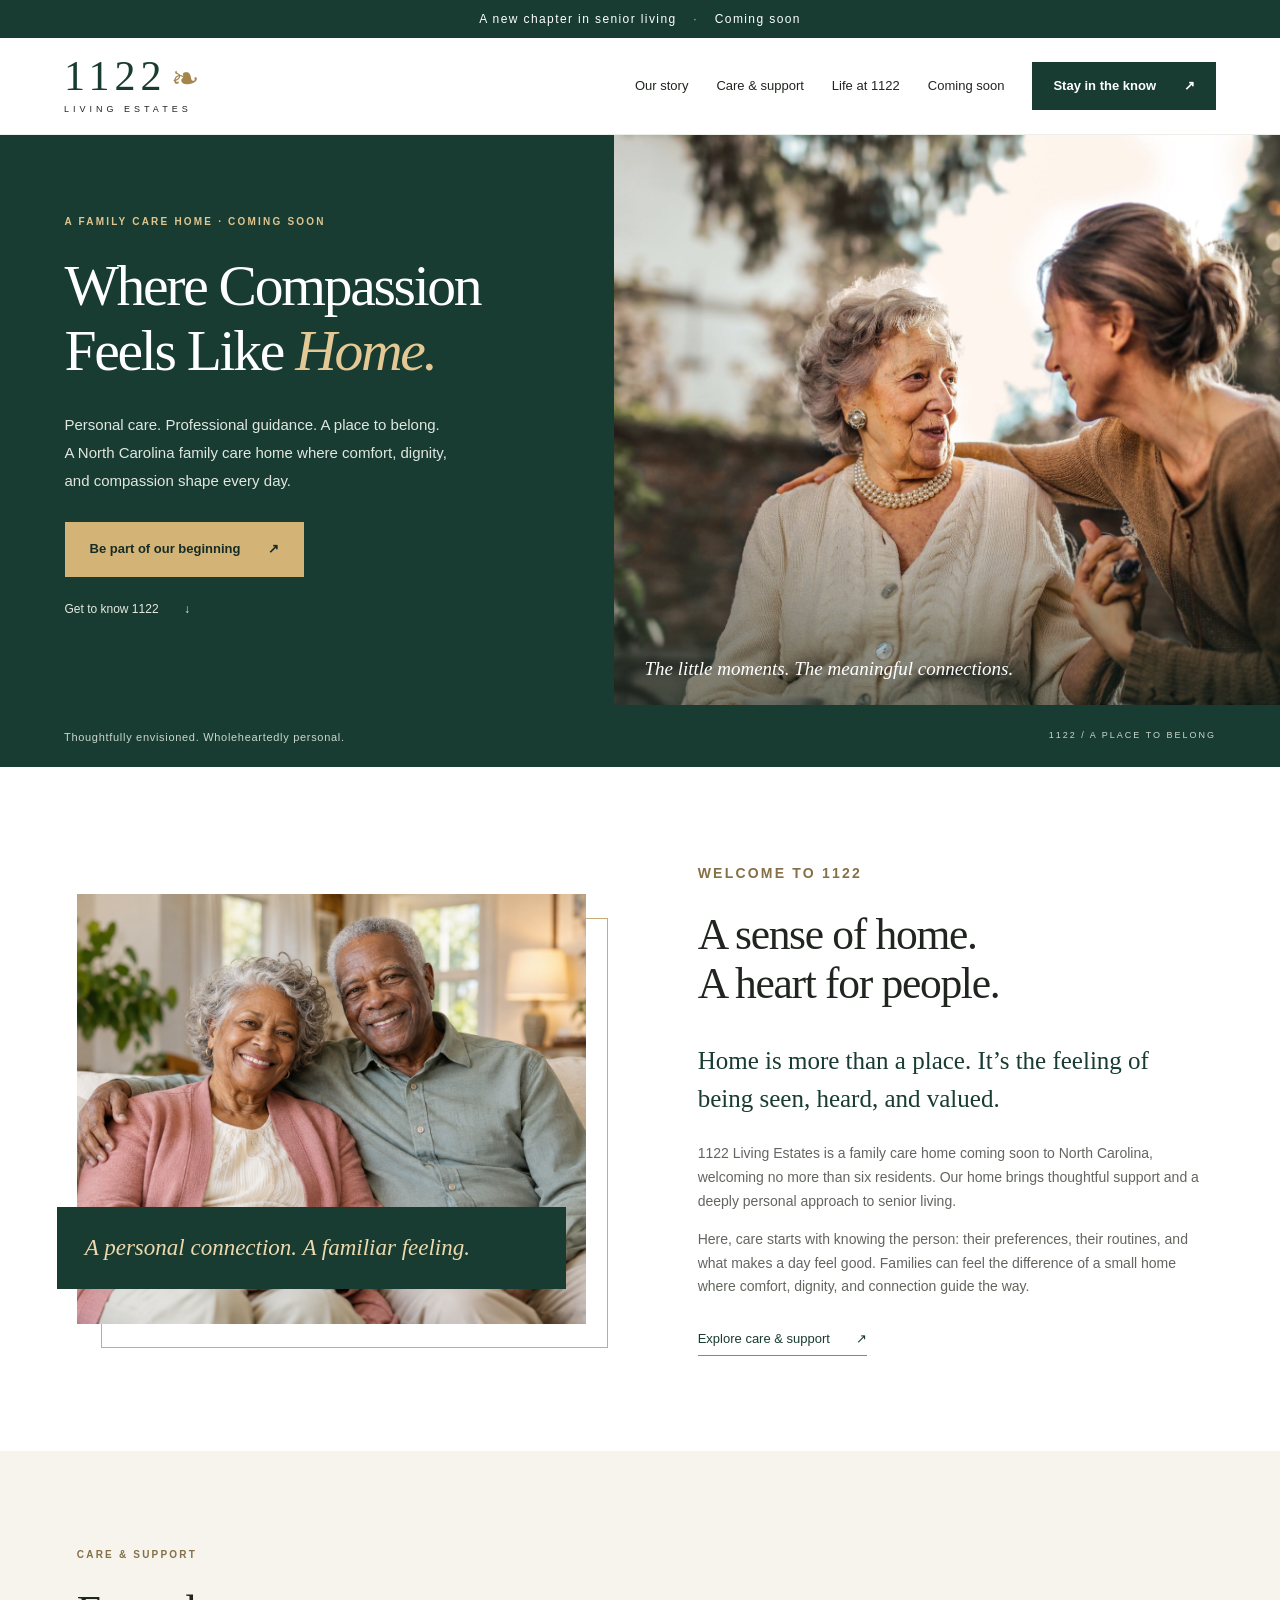
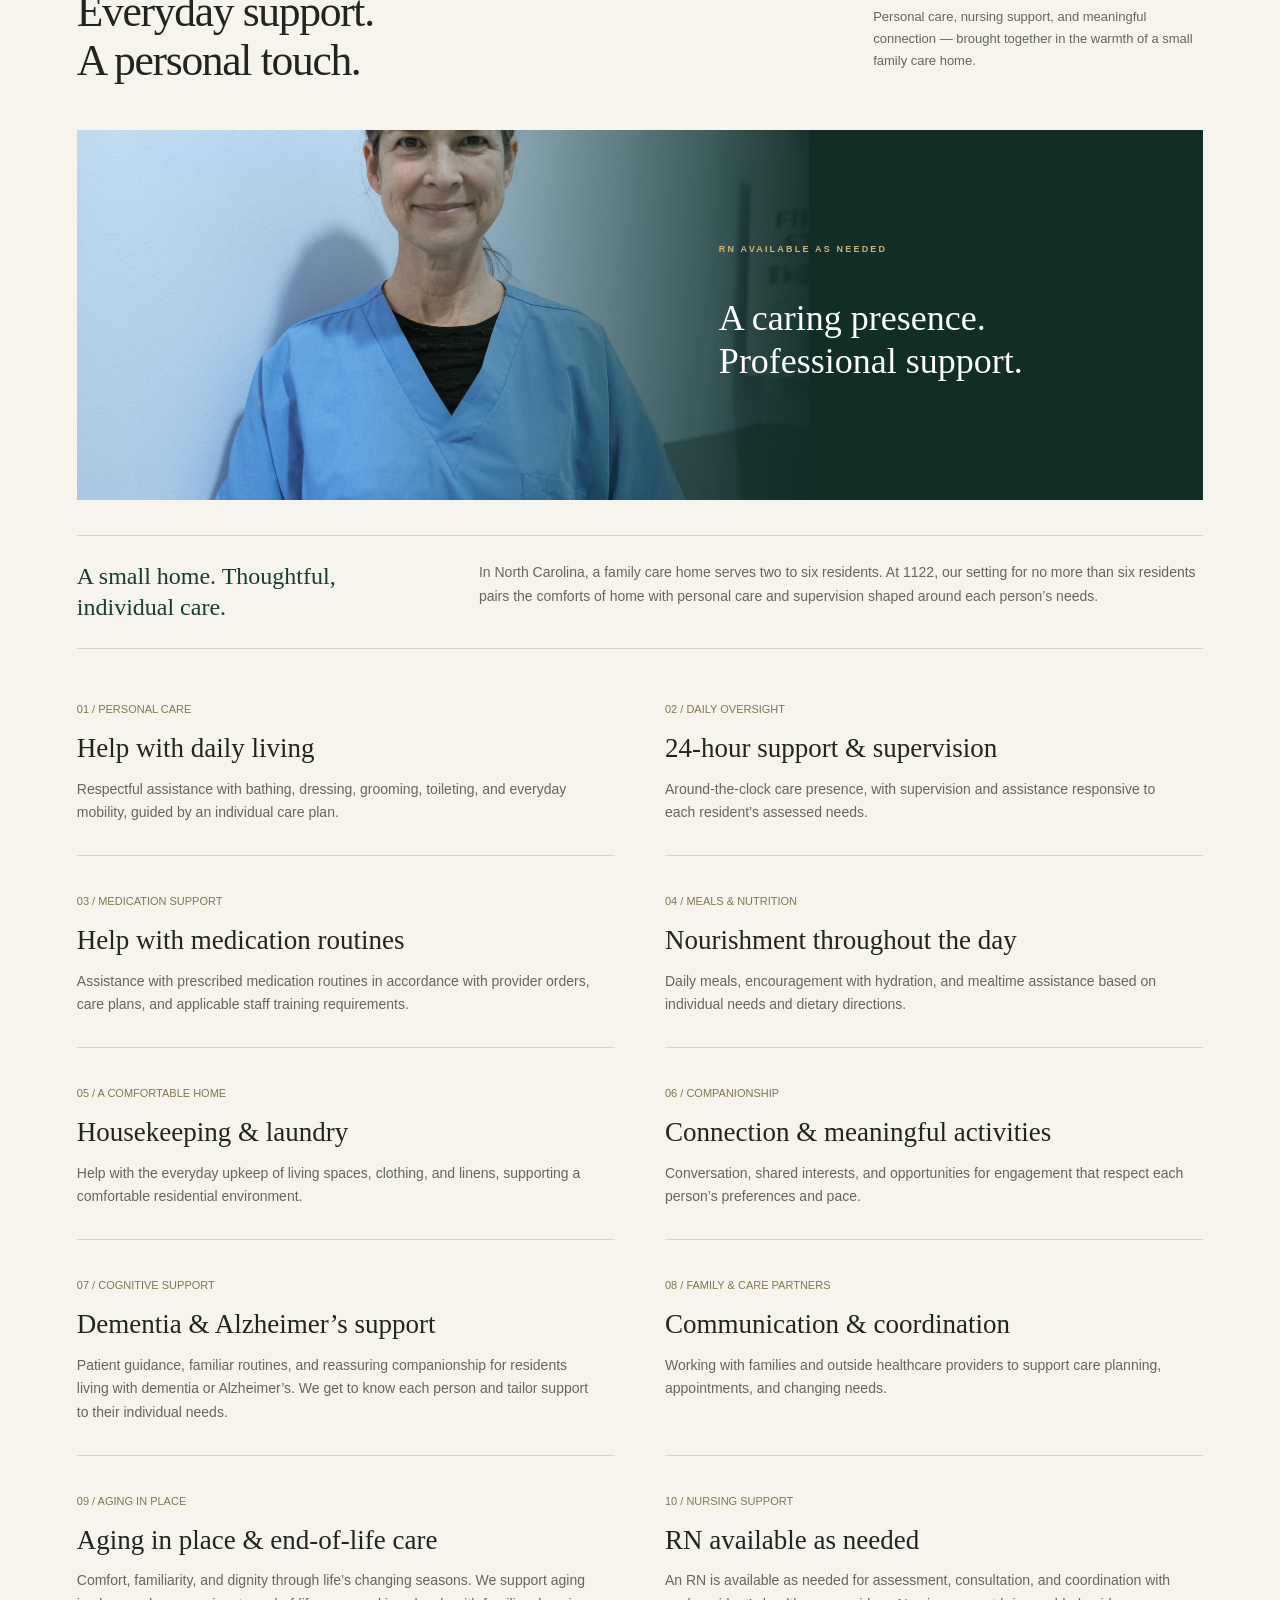
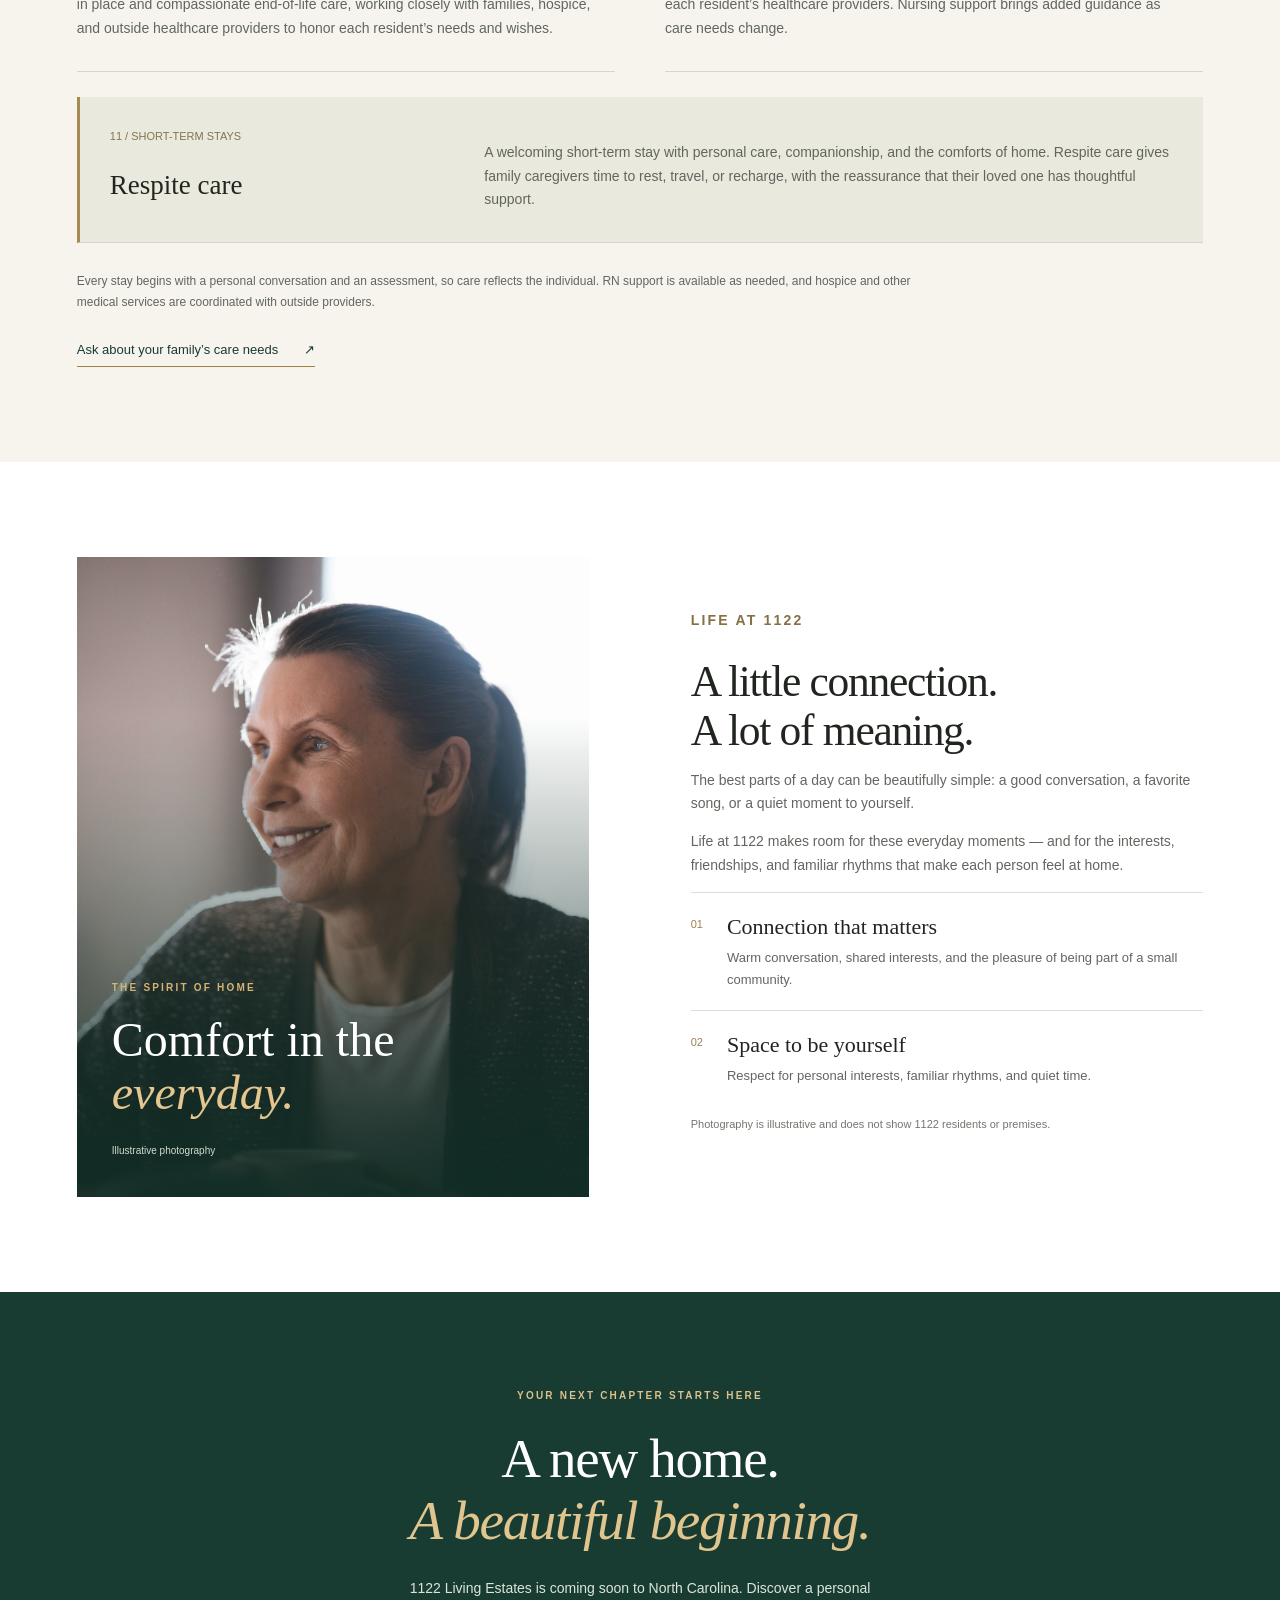
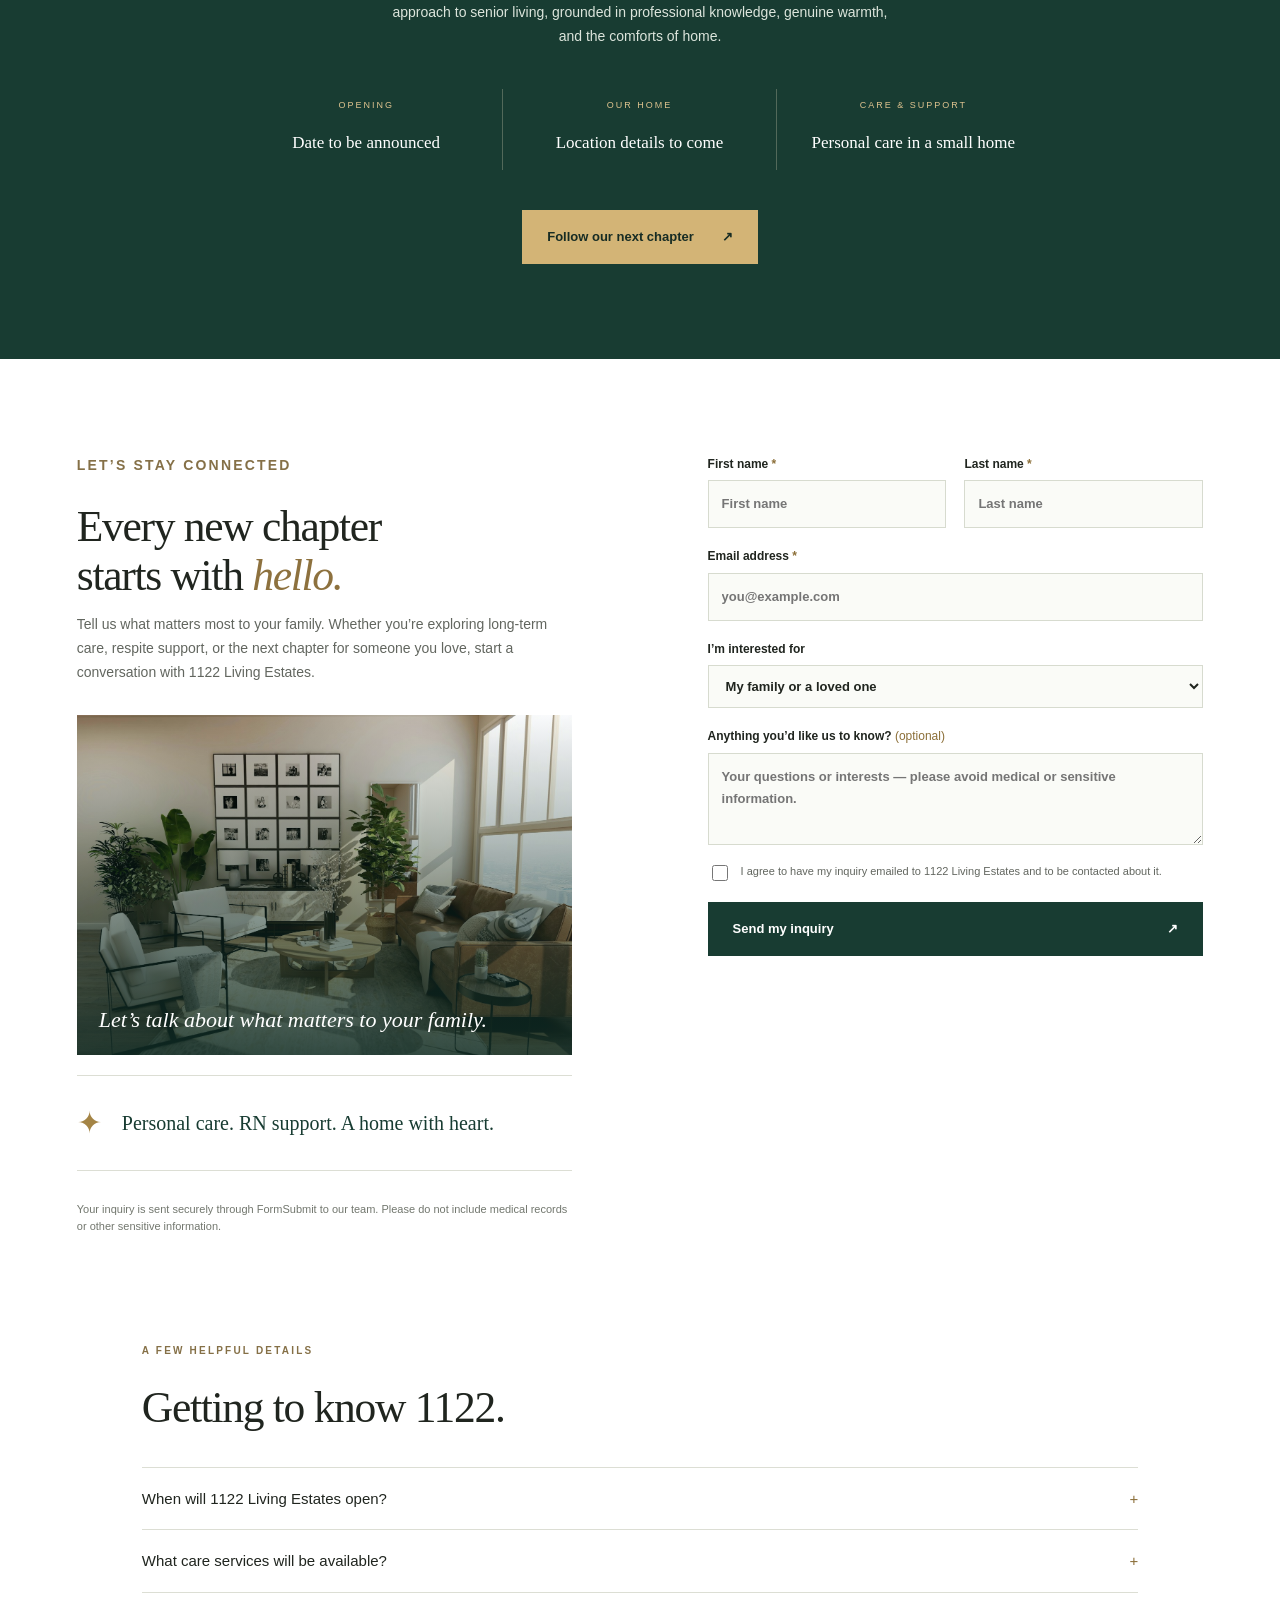
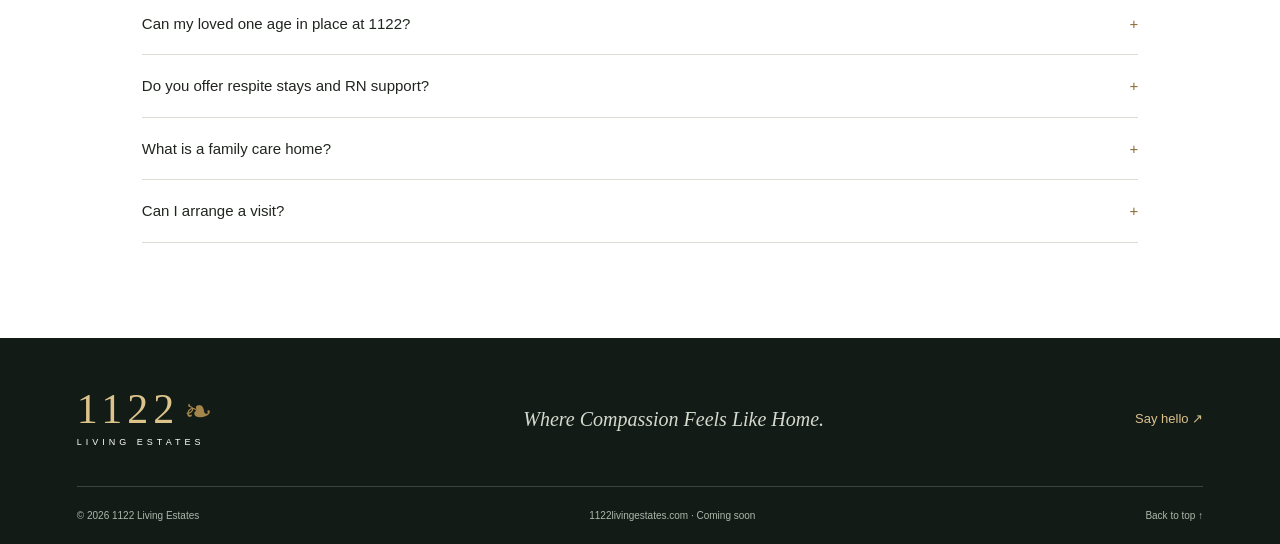
==== commit 7efbbe2c: "Replace About photo with original generated elderly couple image" ====
--- a/index.html
+++ b/index.html
@@ -4,7 +4,7 @@
 <div class="announcement">A new chapter in senior living <span>·</span> Coming soon</div>
 <header><a class="brand" href="#" aria-label="1122 Living Estates home"><span class="brand-number">1122<span class="leaf">❧</span></span><span class="brand-sub">LIVING ESTATES</span></a><button class="menu" aria-expanded="false" aria-controls="nav">Menu <span>☰</span></button><nav id="nav" aria-label="Main navigation"><a href="#about">Our story</a><a href="#care">Care & support</a><a href="#lifestyle">Life at 1122</a><a href="#coming-soon">Coming soon</a><a class="button small" href="#contact">Stay in the know <span>↗</span></a></nav></header>
 <main id="main"><section class="hero"><div class="hero-copy"><p class="eyebrow">A FAMILY CARE HOME · COMING SOON</p><h1>Where Compassion<br>Feels Like <em>Home.</em></h1><p>Personal care. Professional guidance. A place to belong.<br>A North Carolina family care home where comfort, dignity, and compassion shape every day.</p><a class="button gold" href="#contact">Be part of our beginning <span>↗</span></a><a class="text-link" href="#about">Get to know 1122 <span>↓</span></a></div><div class="hero-photo"><img src="assets/hero.jpg" alt="An older woman and a younger woman sharing a warm conversation outdoors"><span class="photo-note">The little moments. The meaningful connections.</span></div><div class="hero-bottom"><span>Thoughtfully envisioned. Wholeheartedly personal.</span><span>1122 / A PLACE TO BELONG</span></div></section>
-<section class="intro section" id="about"><figure class="story-photo"><img src="assets/elderly-black-couple.jpg" alt="An elderly Black couple together at home" loading="lazy"><figcaption>A personal connection. A familiar feeling.</figcaption></figure><div><p class="eyebrow">WELCOME TO 1122</p><h2>A sense of home.<br>A heart for people.</h2></div><div><p class="lead">Home is more than a place. It’s the feeling of being seen, heard, and valued.</p><p>1122 Living Estates is a family care home coming soon to North Carolina, welcoming no more than six residents. Our home brings thoughtful support and a deeply personal approach to senior living.</p><p>Here, care starts with knowing the person: their preferences, their routines, and what makes a day feel good. Families can feel the difference of a small home where comfort, dignity, and connection guide the way.</p><a class="text-link dark" href="#care">Explore care & support <span>↗</span></a></div></section>
+<section class="intro section" id="about"><figure class="story-photo"><img src="assets/elderly-black-couple-original.png" alt="Illustrative image of a smiling elderly Black couple relaxing together at home" loading="lazy"><figcaption>A personal connection. A familiar feeling.</figcaption></figure><div><p class="eyebrow">WELCOME TO 1122</p><h2>A sense of home.<br>A heart for people.</h2></div><div><p class="lead">Home is more than a place. It’s the feeling of being seen, heard, and valued.</p><p>1122 Living Estates is a family care home coming soon to North Carolina, welcoming no more than six residents. Our home brings thoughtful support and a deeply personal approach to senior living.</p><p>Here, care starts with knowing the person: their preferences, their routines, and what makes a day feel good. Families can feel the difference of a small home where comfort, dignity, and connection guide the way.</p><a class="text-link dark" href="#care">Explore care & support <span>↗</span></a></div></section>
 <section class="values section" id="care"><div class="section-title"><div><p class="eyebrow">CARE &amp; SUPPORT</p><h2>Everyday support.<br>A personal touch.</h2></div><p>Personal care, nursing support, and meaningful connection — brought together in the warmth of a small family care home.</p></div><figure class="care-photo"><img src="assets/nurse-care.jpg" alt="Illustrative portrait of a smiling nurse in blue scrubs" loading="lazy"><figcaption><span class="eyebrow">RN AVAILABLE AS NEEDED</span><p>A caring presence.<br>Professional support.</p></figcaption></figure><div class="care-context"><strong>A small home. Thoughtful, individual care.</strong><p>In North Carolina, a family care home serves two to six residents. At 1122, our setting for no more than six residents pairs the comforts of home with personal care and supervision shaped around each person’s needs.</p></div><div class="care-grid">
 <article><span class="number">01 / PERSONAL CARE</span><h3>Help with daily living</h3><p>Respectful assistance with bathing, dressing, grooming, toileting, and everyday mobility, guided by an individual care plan.</p></article>
 <article><span class="number">02 / DAILY OVERSIGHT</span><h3>24-hour support &amp; supervision</h3><p>Around-the-clock care presence, with supervision and assistance responsive to each resident’s assessed needs.</p></article>
--- a/styles.css
+++ b/styles.css
@@ -20,3 +20,5 @@
 .button:disabled{opacity:.65;cursor:wait;transform:none}
 
 .intro .story-photo{min-height:0;height:430px;align-self:center}.story-photo img{object-position:center;filter:brightness(1.08)}.life-art>img{object-position:center 35%}.contact-photo img{object-position:center}@media(max-width:760px){.intro .story-photo{min-height:0;height:330px}.story-photo img{object-position:center}.story-photo figcaption{bottom:12px;font-size:18px;padding:16px}}
+
+.story-photo img{filter:none;object-position:center 35%}
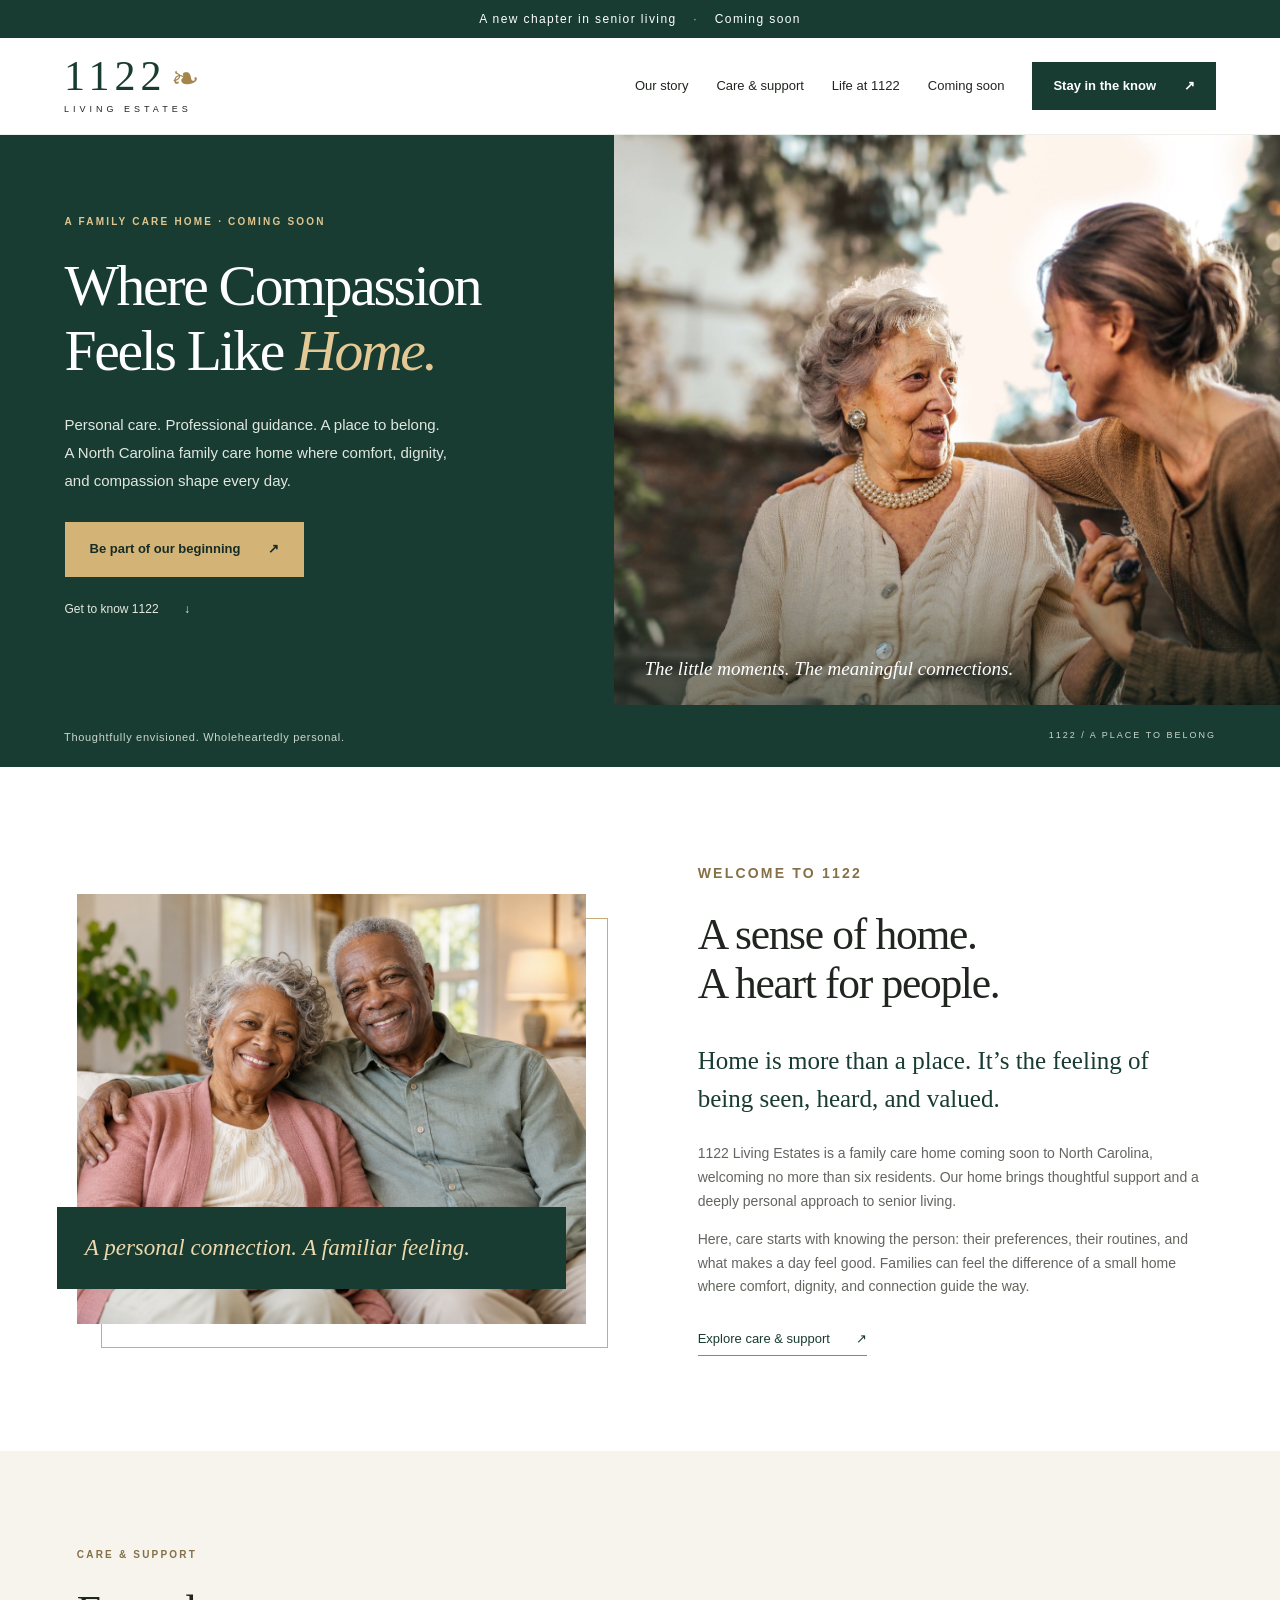
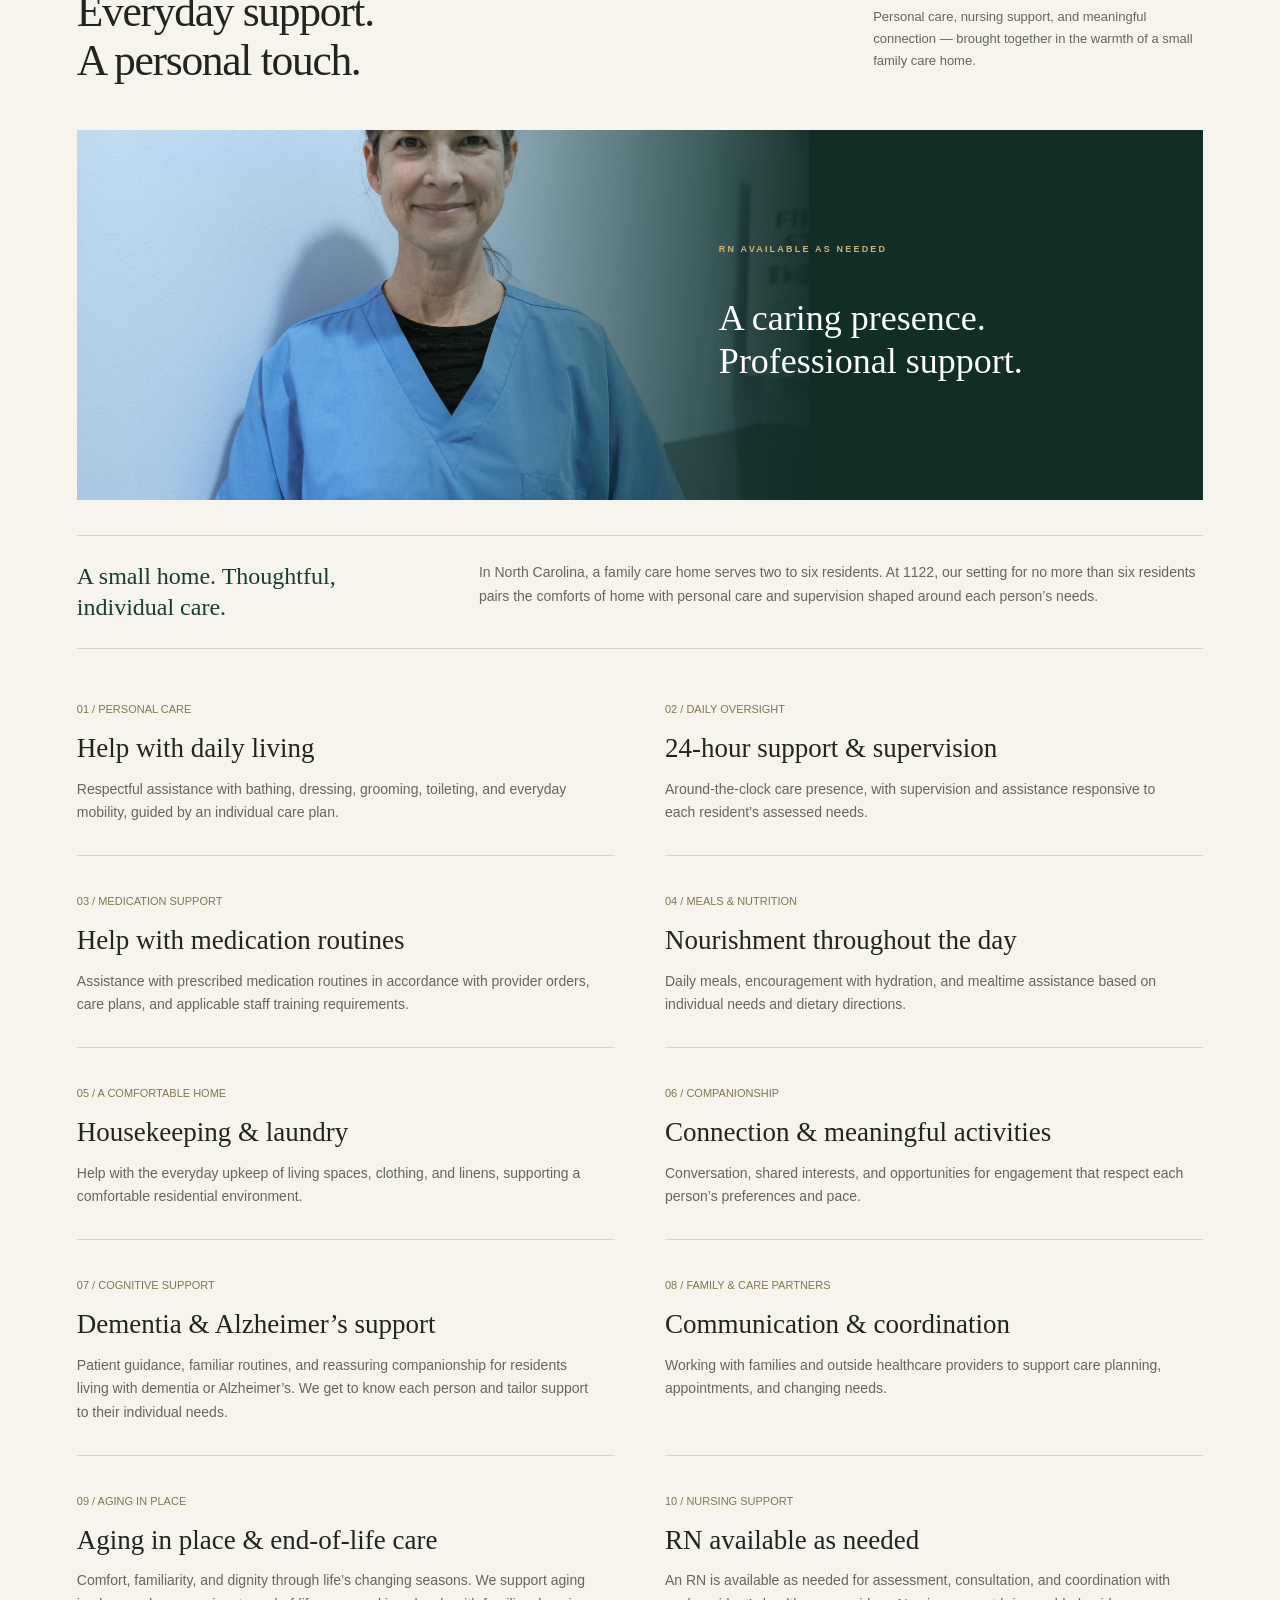
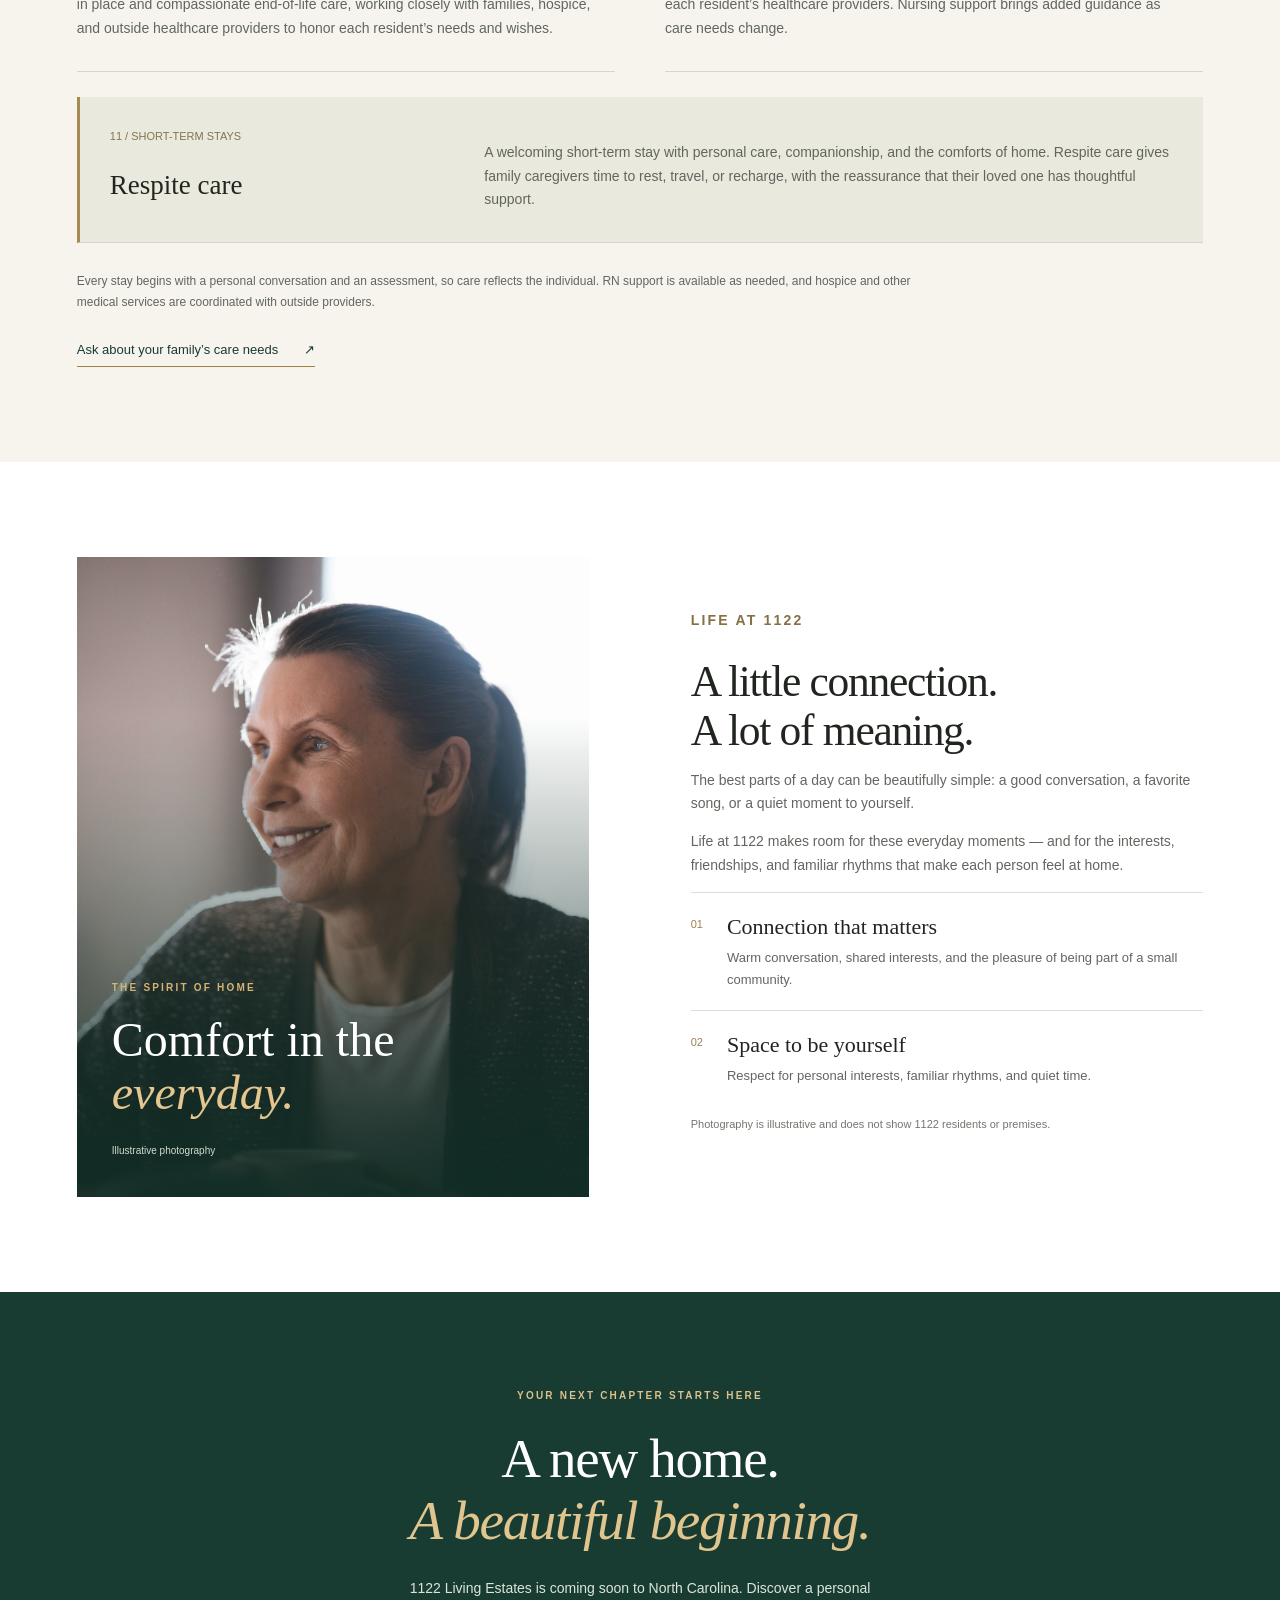
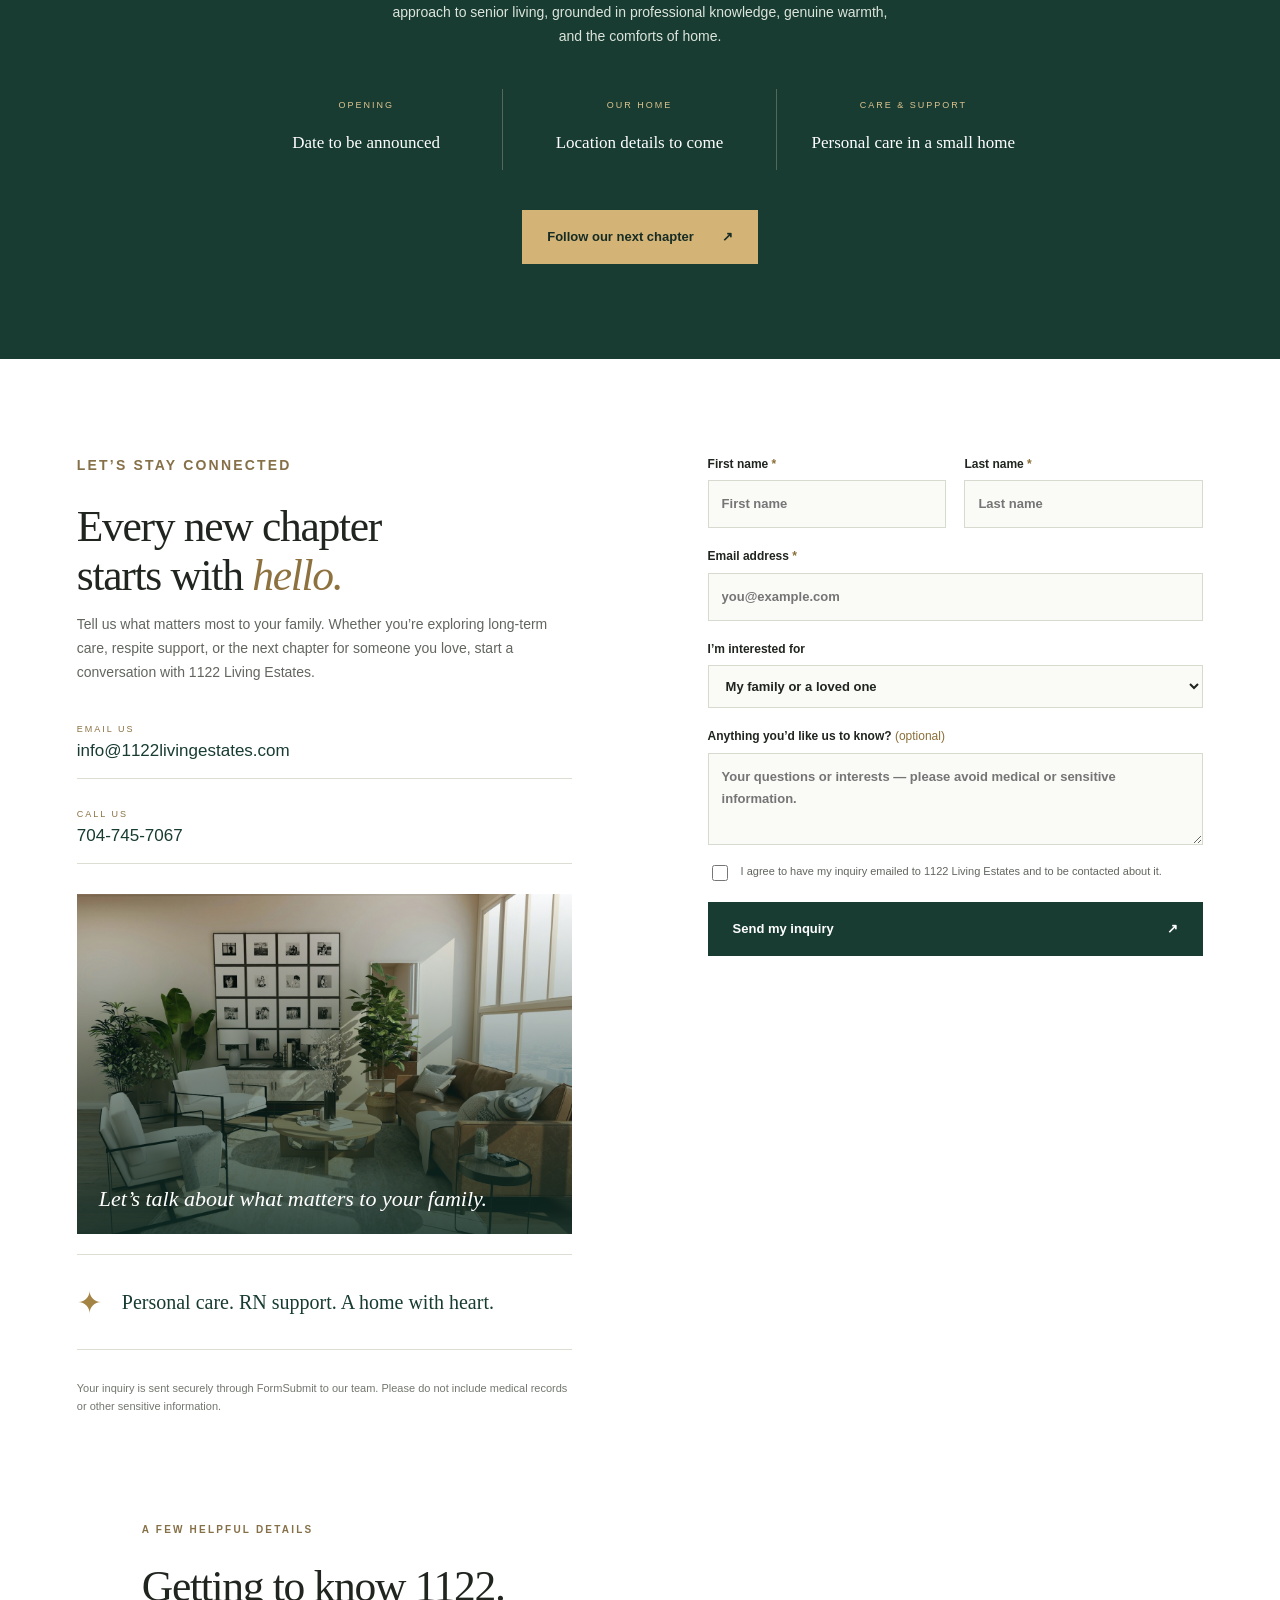
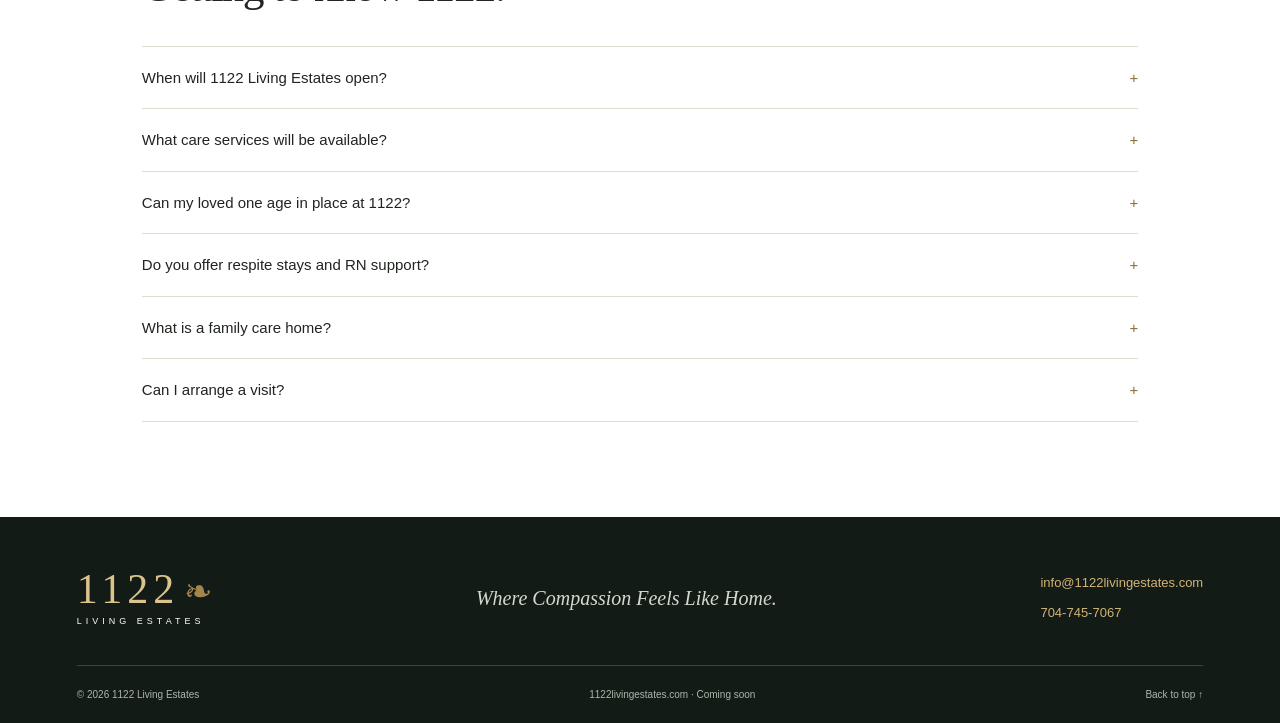
==== commit 8eb68bce: "Add business email and phone to contact section and footer" ====
--- a/index.html
+++ b/index.html
@@ -20,6 +20,6 @@
 </div><div class="care-foot"><p>Every stay begins with a personal conversation and an assessment, so care reflects the individual. RN support is available as needed, and hospice and other medical services are coordinated with outside providers.</p><a class="text-link dark" href="#contact">Ask about your family’s care needs <span>↗</span></a></div></section>
 <section class="lifestyle section" id="lifestyle"><figure class="life-art"><img src="assets/about-woman.jpg" alt="An elderly woman smiling warmly while holding a cup of coffee" loading="lazy"><figcaption><span class="eyebrow">THE SPIRIT OF HOME</span><p>Comfort in the<br><em>everyday.</em></p><span class="image-disclaimer">Illustrative photography</span></figcaption></figure><div class="life-copy"><p class="eyebrow">LIFE AT 1122</p><h2>A little connection.<br>A lot of meaning.</h2><p>The best parts of a day can be beautifully simple: a good conversation, a favorite song, or a quiet moment to yourself.</p><p>Life at 1122 makes room for these everyday moments — and for the interests, friendships, and familiar rhythms that make each person feel at home.</p><div class="life-item"><span>01</span><div><h3>Connection that matters</h3><p>Warm conversation, shared interests, and the pleasure of being part of a small community.</p></div></div><div class="life-item"><span>02</span><div><h3>Space to be yourself</h3><p>Respect for personal interests, familiar rhythms, and quiet time.</p></div></div><p class="note">Photography is illustrative and does not show 1122 residents or premises.</p></div></section>
 <section class="coming section" id="coming-soon"><p class="eyebrow">YOUR NEXT CHAPTER STARTS HERE</p><h2>A new home.<br><em>A beautiful beginning.</em></h2><p>1122 Living Estates is coming soon to North Carolina. Discover a personal approach to senior living, grounded in professional knowledge, genuine warmth, and the comforts of home.</p><div class="milestones"><div><span>OPENING</span><p>Date to be announced</p></div><div><span>OUR HOME</span><p>Location details to come</p></div><div><span>CARE &amp; SUPPORT</span><p>Personal care in a small home</p></div></div><a href="#contact" class="button gold">Follow our next chapter <span>↗</span></a></section>
-<section class="contact section" id="contact"><div><p class="eyebrow">LET’S STAY CONNECTED</p><h2>Every new chapter<br>starts with <em>hello.</em></h2><p>Tell us what matters most to your family. Whether you’re exploring long-term care, respite support, or the next chapter for someone you love, start a conversation with 1122 Living Estates.</p><div class="contact-photo"><img src="assets/lifestyle.jpg" alt="Illustrative living room with soft neutral furnishings and natural light" loading="lazy"><span>Let’s talk about what matters to your family.</span></div><div class="contact-note"><span>✦</span><p>Personal care. RN support. A home with heart.</p></div><p class="note">Your inquiry is sent securely through FormSubmit to our team. Please do not include medical records or other sensitive information.</p></div><form id="interest-form" action="https://formsubmit.co/info@1122livingestates.com" method="POST"><input type="hidden" name="_subject" value="New inquiry — 1122 Living Estates"><input type="hidden" name="_template" value="table"><input type="text" name="_honey" tabindex="-1" autocomplete="off" style="display:none" aria-hidden="true"><div class="form-row"><label>First name <span>*</span><input name="firstName" autocomplete="given-name" required placeholder="First name"></label><label>Last name <span>*</span><input name="lastName" autocomplete="family-name" required placeholder="Last name"></label></div><label>Email address <span>*</span><input name="email" type="email" autocomplete="email" required placeholder="you@example.com"></label><label>I’m interested for<select name="interest"><option>My family or a loved one</option><option>Myself</option><option>Professional / referral interest</option><option>General updates</option></select></label><label>Anything you’d like us to know? <span class="optional">(optional)</span><textarea name="message" rows="3" maxlength="1500" placeholder="Your questions or interests — please avoid medical or sensitive information."></textarea></label><label class="check"><input type="checkbox" name="contactConsent" value="Yes" required><span>I agree to have my inquiry emailed to 1122 Living Estates and to be contacted about it.</span></label><button class="button" type="submit">Send my inquiry <span>↗</span></button><p id="form-status" role="status" tabindex="-1"></p></form></section>
+<section class="contact section" id="contact"><div><p class="eyebrow">LET’S STAY CONNECTED</p><h2>Every new chapter<br>starts with <em>hello.</em></h2><p>Tell us what matters most to your family. Whether you’re exploring long-term care, respite support, or the next chapter for someone you love, start a conversation with 1122 Living Estates.</p><div class="contact-details"><a href="mailto:info@1122livingestates.com"><span>EMAIL US</span><strong>info@1122livingestates.com</strong></a><a href="tel:+17047457067"><span>CALL US</span><strong>704-745-7067</strong></a></div><div class="contact-photo"><img src="assets/lifestyle.jpg" alt="Illustrative living room with soft neutral furnishings and natural light" loading="lazy"><span>Let’s talk about what matters to your family.</span></div><div class="contact-note"><span>✦</span><p>Personal care. RN support. A home with heart.</p></div><p class="note">Your inquiry is sent securely through FormSubmit to our team. Please do not include medical records or other sensitive information.</p></div><form id="interest-form" action="https://formsubmit.co/info@1122livingestates.com" method="POST"><input type="hidden" name="_subject" value="New inquiry — 1122 Living Estates"><input type="hidden" name="_template" value="table"><input type="text" name="_honey" tabindex="-1" autocomplete="off" style="display:none" aria-hidden="true"><div class="form-row"><label>First name <span>*</span><input name="firstName" autocomplete="given-name" required placeholder="First name"></label><label>Last name <span>*</span><input name="lastName" autocomplete="family-name" required placeholder="Last name"></label></div><label>Email address <span>*</span><input name="email" type="email" autocomplete="email" required placeholder="you@example.com"></label><label>I’m interested for<select name="interest"><option>My family or a loved one</option><option>Myself</option><option>Professional / referral interest</option><option>General updates</option></select></label><label>Anything you’d like us to know? <span class="optional">(optional)</span><textarea name="message" rows="3" maxlength="1500" placeholder="Your questions or interests — please avoid medical or sensitive information."></textarea></label><label class="check"><input type="checkbox" name="contactConsent" value="Yes" required><span>I agree to have my inquiry emailed to 1122 Living Estates and to be contacted about it.</span></label><button class="button" type="submit">Send my inquiry <span>↗</span></button><p id="form-status" role="status" tabindex="-1"></p></form></section>
 <section class="faq section"><p class="eyebrow">A FEW HELPFUL DETAILS</p><h2>Getting to know 1122.</h2><details><summary>When will 1122 Living Estates open?</summary><p>An opening date has not been announced. More details will be shared as plans are finalized.</p></details><details><summary>What care services will be available?</summary><p>Our services include assistance with daily living, 24-hour support and supervision, medication support, meals, housekeeping and laundry, companionship, dementia and Alzheimer’s support, respite care, and an RN available as needed. We also support aging in place and end-of-life care in coordination with hospice and outside providers. Each resident’s care begins with an individual assessment.</p></details><details><summary>Can my loved one age in place at 1122?</summary><p>Aging in place is central to our approach. As needs change, we work with residents, families, our RN, and outside providers to adapt support. End-of-life care includes compassionate coordination with hospice, with comfort and dignity at the center of every conversation.</p></details><details><summary>Do you offer respite stays and RN support?</summary><p>Yes. Respite care offers a supportive short-term stay, and an RN is available as needed for assessment, consultation, and care coordination. Contact us to discuss your family’s needs and stay availability.</p></details><details><summary>What is a family care home?</summary><p>In North Carolina, a family care home is an adult care home for two to six residents. 1122 offers this intimate residential approach, with no more than six residents and personal care and supervision tailored to individual needs.</p></details><details><summary>Can I arrange a visit?</summary><p>We look forward to welcoming families for a closer look. Get in touch to express your interest and receive tour updates as we prepare to open.</p></details></section></main>
-<footer><div class="footer-top"><a class="brand" href="#"><span class="brand-number">1122<span class="leaf">❧</span></span><span class="brand-sub">LIVING ESTATES</span></a><p>Where Compassion Feels Like Home.</p><a href="#contact">Say hello ↗</a></div><div class="footer-bottom"><span>© 2026 1122 Living Estates</span><span>1122livingestates.com · Coming soon</span><a href="#">Back to top ↑</a></div></footer></body></html>
+<footer><div class="footer-top"><a class="brand" href="#"><span class="brand-number">1122<span class="leaf">❧</span></span><span class="brand-sub">LIVING ESTATES</span></a><p>Where Compassion Feels Like Home.</p><div class="footer-contact"><a href="mailto:info@1122livingestates.com">info@1122livingestates.com</a><a href="tel:+17047457067">704-745-7067</a></div></div><div class="footer-bottom"><span>© 2026 1122 Living Estates</span><span>1122livingestates.com · Coming soon</span><a href="#">Back to top ↑</a></div></footer></body></html>
--- a/styles.css
+++ b/styles.css
@@ -22,3 +22,5 @@
 .intro .story-photo{min-height:0;height:430px;align-self:center}.story-photo img{object-position:center;filter:brightness(1.08)}.life-art>img{object-position:center 35%}.contact-photo img{object-position:center}@media(max-width:760px){.intro .story-photo{min-height:0;height:330px}.story-photo img{object-position:center}.story-photo figcaption{bottom:12px;font-size:18px;padding:16px}}
 
 .story-photo img{filter:none;object-position:center 35%}
+
+.contact-details{display:grid;gap:16px;margin:25px 0}.contact-details a{display:block;padding:12px 0;border-bottom:1px solid var(--line)}.contact-details span{display:block;font-size:9px;letter-spacing:2px;color:#8a7041}.contact-details strong{display:block;font-size:17px;font-weight:400;color:var(--green);overflow-wrap:anywhere}.contact-details a:hover strong{text-decoration:underline;text-underline-offset:4px}.footer-contact{display:flex;flex-direction:column;gap:8px;font-size:13px;color:var(--gold)}.footer-contact a:hover{text-decoration:underline}
